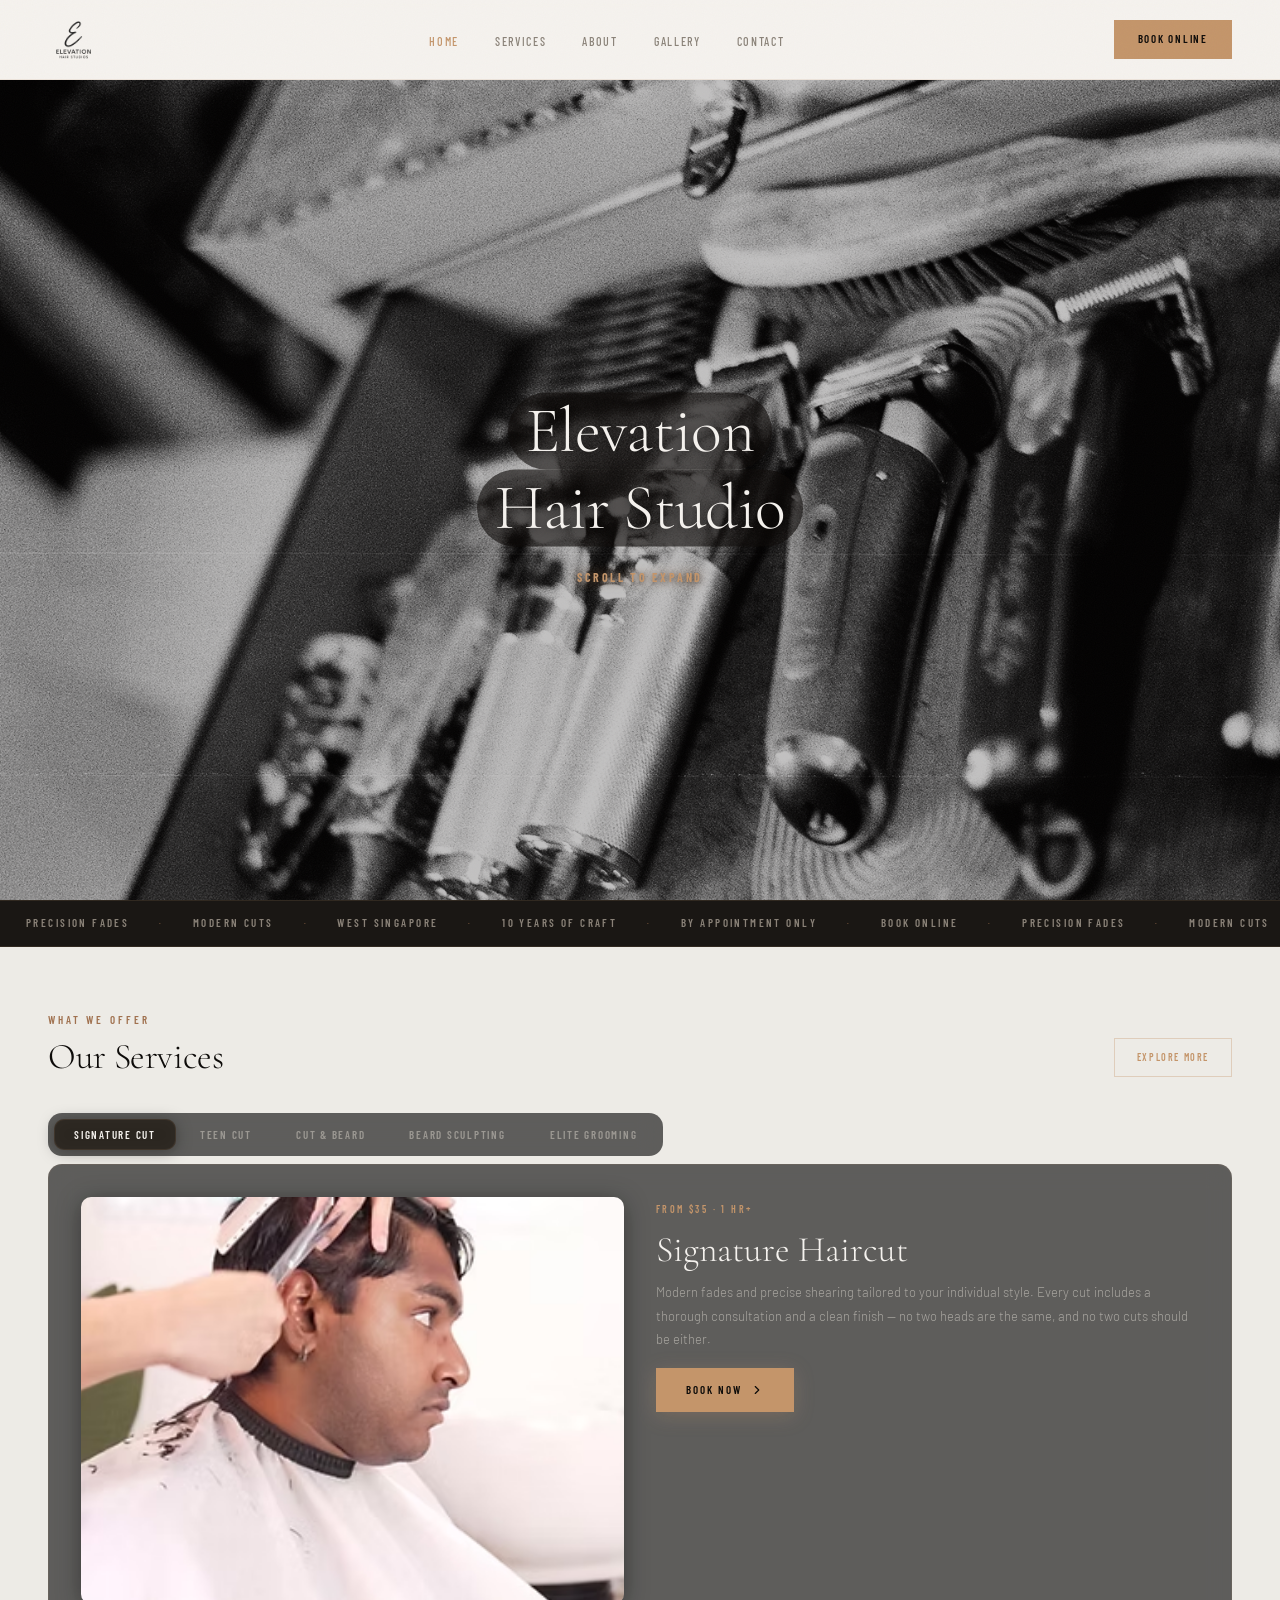
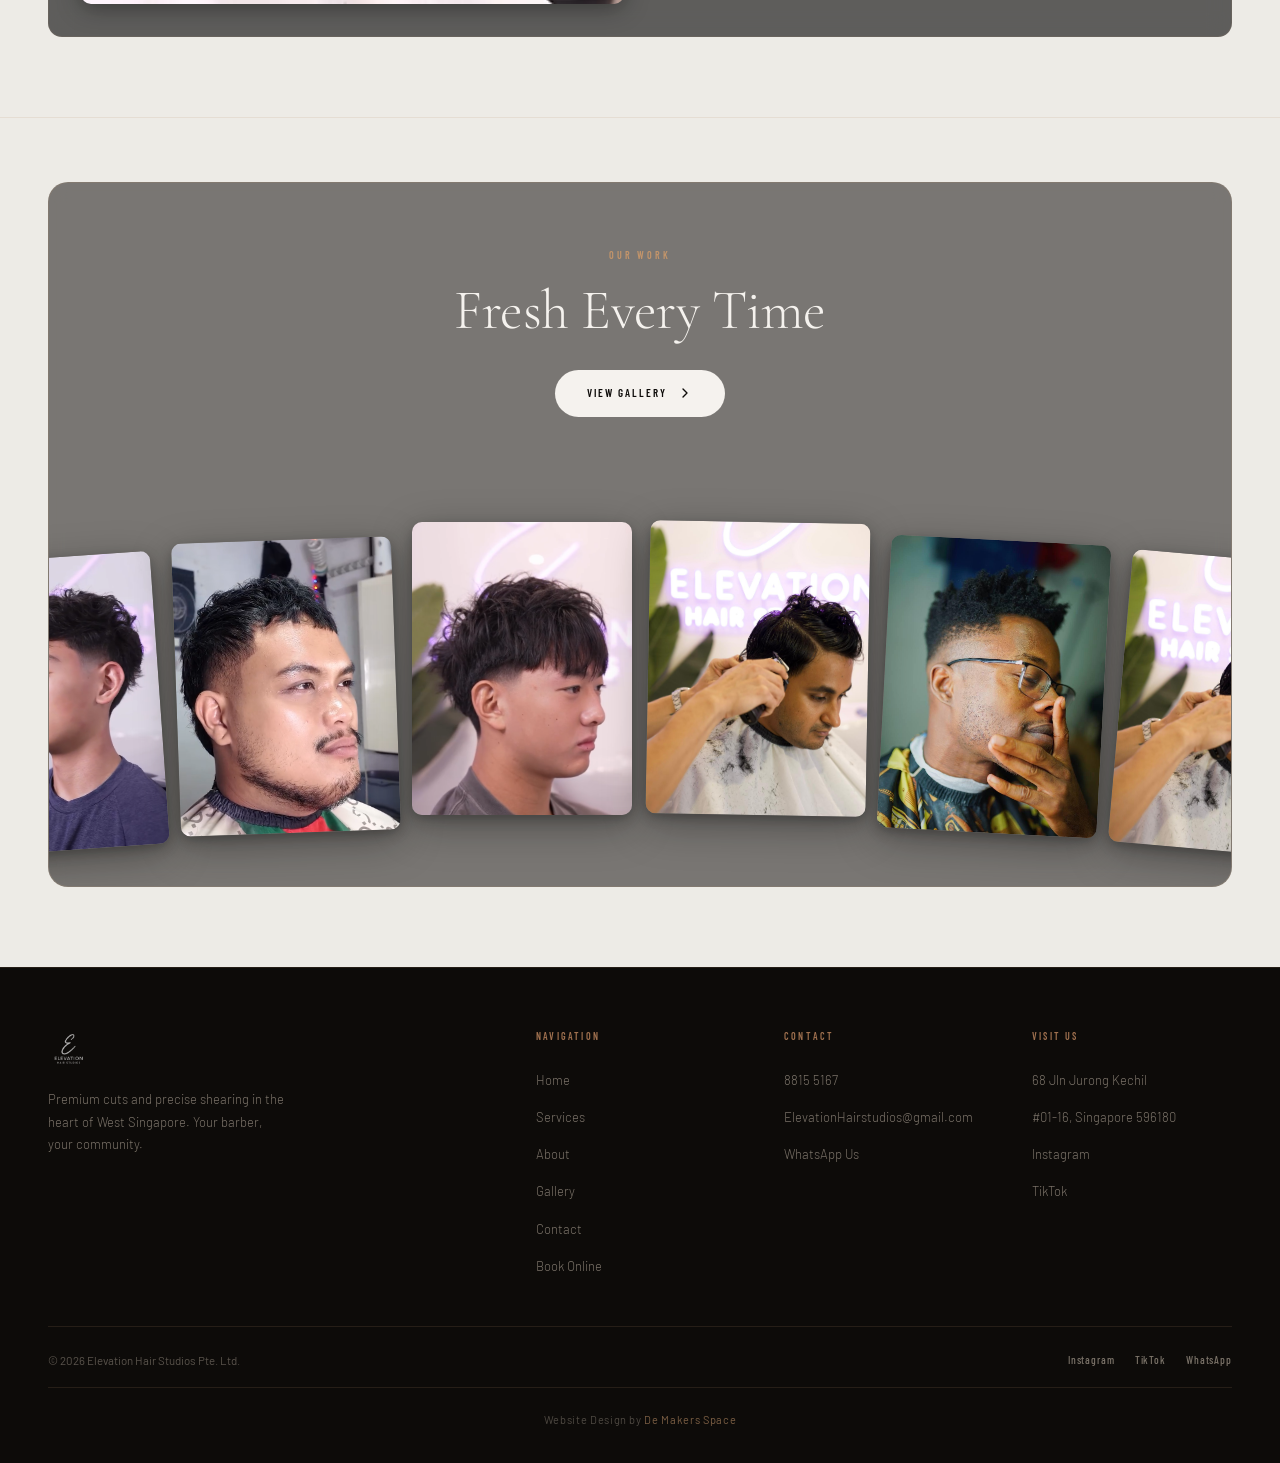
==== index.html @ 4be79540 "Add files via upload" ====
<!DOCTYPE html>
<html lang="en">
<head>
  <meta charset="UTF-8">
  <meta name="viewport" content="width=device-width, initial-scale=1.0">
  <title>Elevation Hair Studios — Premium Barber, West Singapore</title>
  <link rel="preconnect" href="https://fonts.googleapis.com">
  <link rel="preconnect" href="https://fonts.gstatic.com" crossorigin>
  <link href="https://fonts.googleapis.com/css2?family=Cormorant+Garamond:ital,wght@0,300;0,400;0,600;0,700;1,300;1,400;1,600&family=Barlow:wght@300;400;500;600&family=Barlow+Condensed:wght@400;500;600;700&display=swap" rel="stylesheet">
  <link rel="stylesheet" href="shared.css">
  <style>

    /* ─────────────────────────────────────────────
       SCROLL EXPAND HERO
    ───────────────────────────────────────────── */
    .scroll-hero-wrap { position: relative; z-index: 10; }

    .scroll-hero {
      position: relative;
      min-height: calc(100vh - 80px);
      overflow: hidden;
      display: flex; align-items: center; justify-content: center;
      background: var(--ink);
    }

    /* Background layer — razor image */
    .scroll-hero-bg {
      position: absolute; inset: 0; z-index: 0;
    }
    .scroll-hero-bg img {
      width: 100%; height: 100%;
      object-fit: cover; display: block;
    }
    .scroll-hero-bg-dim {
      position: absolute; inset: 0;
      background: rgba(13,11,9,0.25);
    }

    /* Expanding barber portrait */
    .scroll-hero-media {
      position: absolute;
      top: 50%; left: 50%;
      transform: translate(-50%, -50%);
      z-index: 1;
      border-radius: 12px;
      overflow: hidden;
      box-shadow: 0 0 60px rgba(0,0,0,0.5);
      width: 0; height: 0; opacity: 0;
      max-width: 95vw; max-height: 85vh;
      background:
        radial-gradient(ellipse at 25% 20%, rgba(74,68,62,0.85) 0%, transparent 50%),
        radial-gradient(ellipse at 75% 70%, rgba(48,44,40,0.7) 0%, transparent 55%),
        radial-gradient(ellipse at 50% 45%, rgba(22,20,18,1) 0%, transparent 65%),
        #111010;
    }
    .scroll-hero-media img {
      width: 100%; height: 100%;
      object-fit: contain; object-position: center center;
      display: block;
      -webkit-mask-image:
        linear-gradient(to right,  transparent 0%, black 12%, black 88%, transparent 100%),
        linear-gradient(to bottom, transparent 0%, black 8%,  black 92%, transparent 100%);
      -webkit-mask-composite: source-in;
      mask-image:
        linear-gradient(to right,  transparent 0%, black 12%, black 88%, transparent 100%),
        linear-gradient(to bottom, transparent 0%, black 8%,  black 92%, transparent 100%);
      mask-composite: intersect;
    }
    .scroll-hero-media-dim {
      position: absolute; inset: 0;
      background: rgba(0,0,0,0.5);
      pointer-events: none;
    }

    /* Title labels — slide apart as media expands */
    .scroll-hero-labels {
      position: absolute;
      top: 50%; left: 50%;
      transform: translate(-50%, -50%);
      z-index: 2;
      width: 100%;
      display: flex; flex-direction: column; align-items: center;
      text-align: center; pointer-events: none;
    }
    .scroll-label-a,
    .scroll-label-b {
      font-family: 'Cormorant Garamond', serif;
      font-size: clamp(36px, 5vw, 66px);
      font-weight: 300;
      color: var(--white);
      letter-spacing: -0.01em;
      line-height: 1.05;
      display: block;
      white-space: nowrap;
      background: rgba(13,11,9,0.62);
      padding: 4px 18px 6px;
      border-radius: 999px;
      text-shadow: 0 1px 8px rgba(0,0,0,0.45);
    }
    .scroll-label-hint {
      font-family: 'Barlow Condensed', sans-serif;
      font-size: 12px; font-weight: 700;
      letter-spacing: 0.22em; text-transform: uppercase;
      color: var(--wood-lite);
      text-shadow: 0 0 12px rgba(196,149,106,0.6), 0 1px 6px rgba(0,0,0,0.8);
      margin-top: 20px; display: block;
    }

    /* Content revealed below the image after full expansion */
    .scroll-hero-revealed {
      position: absolute;
      bottom: 0; left: 0; right: 0;
      padding: 0 64px 52px;
      z-index: 3;
      display: flex; flex-direction: column; align-items: flex-start;
      opacity: 0;
      transition: opacity 0.7s ease;
      pointer-events: none;
      background: linear-gradient(to top, rgba(13,11,9,0.85) 0%, rgba(13,11,9,0.4) 60%, transparent 100%);
    }
    .scroll-hero-revealed.visible { opacity: 1; pointer-events: auto; }
    .scroll-hero-revealed .hero-heading { color: var(--white); }
    .scroll-hero-revealed .hero-sub { color: rgba(196,185,172,0.85); }
    .scroll-hero-revealed .hero-underline-path { stroke: var(--wood-lite); }

    /* Hero text styles */
    .hero-eyebrow {
      font-family: 'Barlow Condensed', sans-serif;
      font-size: 11px; font-weight: 600;
      letter-spacing: 0.28em; text-transform: uppercase;
      color: var(--wood-lite); margin-bottom: 20px;
    }
    .hero-heading {
      font-family: 'Cormorant Garamond', serif;
      font-size: clamp(40px, 4.2vw, 60px);
      font-weight: 300; line-height: 1.1;
      color: var(--ink); letter-spacing: -0.01em;
      margin-bottom: 24px;
    }
    .hero-sub {
      font-size: 14px; font-weight: 300;
      line-height: 1.85; color: var(--muted);
      max-width: 360px; margin-bottom: 40px;
    }
    .hero-btn {
      display: inline-block; align-self: flex-start;
      font-family: 'Barlow Condensed', sans-serif;
      font-size: 11px; font-weight: 600;
      letter-spacing: 0.2em; text-transform: uppercase;
      color: var(--ink);
      background: var(--wood-lite);
      padding: 14px 34px;
      transition: background 0.22s ease, transform 0.2s ease;
      box-shadow: 0 4px 20px rgba(196,149,106,0.25);
    }
    .hero-btn:hover { background: var(--wood); transform: translateY(-2px); }
    .hero-btn:active { transform: translateY(0); }

    /* Animated underline */
    .hero-underline-wrap { position: relative; display: inline-block; }
    .hero-underline-svg { position: absolute; bottom: -12px; left: -2%; width: 104%; height: 22px; overflow: visible; pointer-events: none; }
    .hero-underline-path {
      fill: none; stroke: var(--wood-lite); stroke-width: 2; stroke-linecap: round;
      stroke-dasharray: 350; stroke-dashoffset: 350; opacity: 0;
      animation: drawHeroUnderline 1.5s ease-in-out var(--underline-delay, 0.8s) forwards;
    }
    @keyframes drawHeroUnderline {
      from { stroke-dashoffset: 350; opacity: 0; }
      to   { stroke-dashoffset: 0;   opacity: 1; }
    }

    /* ─────────────────────────────────────────────
       DARK WRAPPER (services + gallery + footer)
    ───────────────────────────────────────────── */
    .dark-wrap {
      background: #EDEBE6;
      position: relative; z-index: 1;
      padding-top: 64px;
    }

    /* ─────────────────────────────────────────────
       SECTION SHARED
    ───────────────────────────────────────────── */
    .section-header {
      display: flex; align-items: flex-end; justify-content: space-between;
      margin-bottom: 36px;
    }
    .section-eyebrow {
      font-family: 'Barlow Condensed', sans-serif;
      font-size: 11px; font-weight: 600;
      letter-spacing: 0.28em; text-transform: uppercase;
      color: var(--wood); margin-bottom: 8px;
    }
    .section-title {
      font-family: 'Cormorant Garamond', serif;
      font-size: 36px; font-weight: 300;
      color: var(--ink); line-height: 1.1;
      letter-spacing: -0.01em;
    }
    .outline-btn {
      display: inline-block;
      font-family: 'Barlow Condensed', sans-serif;
      font-size: 10px; font-weight: 600;
      letter-spacing: 0.16em; text-transform: uppercase;
      color: var(--wood-lite);
      border: 1px solid rgba(196,149,106,0.35);
      padding: 10px 22px;
      white-space: nowrap; flex-shrink: 0;
      transition: border-color 0.2s ease, background 0.2s ease;
    }
    .outline-btn:hover { border-color: var(--wood-lite); background: rgba(196,149,106,0.08); }

    /* ─────────────────────────────────────────────
       SERVICES
    ───────────────────────────────────────────── */
    .services-section { padding: 0 48px 80px; }

/* ── Animated Tabs — Services ── */
.svc-tabs-wrap { }
.svc-tabs-bar-wrap {
  background: rgba(17,17,17,0.65);
  backdrop-filter: blur(12px);
  -webkit-backdrop-filter: blur(12px);
  padding: 6px;
  border-radius: 14px;
  display: flex;
  gap: 4px;
  position: relative;
  margin-bottom: 8px;
  width: fit-content;
}
.svc-tab-btn {
  position: relative;
  padding: 9px 20px;
  font-family: 'Barlow Condensed', sans-serif;
  font-size: 11px; font-weight: 600;
  letter-spacing: 0.16em; text-transform: uppercase;
  color: rgba(196,191,184,0.6);
  background: transparent;
  border: none;
  border-radius: 10px;
  cursor: pointer;
  z-index: 1;
  transition: color 0.3s ease;
  white-space: nowrap;
}
.svc-tab-btn.active { color: var(--white); }
.svc-tab-indicator {
  position: absolute;
  background: rgba(44,38,32,0.9);
  backdrop-filter: blur(8px);
  -webkit-backdrop-filter: blur(8px);
  border-radius: 10px;
  box-shadow: 0 2px 16px rgba(0,0,0,0.35);
  border: 1px solid rgba(196,149,106,0.12);
  transition: left 0.5s cubic-bezier(0.34,1.56,0.64,1),
              width 0.5s cubic-bezier(0.34,1.56,0.64,1);
  top: 6px;
  height: calc(100% - 12px);
  pointer-events: none;
  z-index: 0;
}
.svc-tabs-panel {
  background: rgba(17,17,17,0.65);
  backdrop-filter: blur(12px);
  -webkit-backdrop-filter: blur(12px);
  border-radius: 14px;
  border: 1px solid rgba(196,149,106,0.1);
  padding: 32px;
  overflow: hidden;
}
.svc-tab-pane {
  display: none;
  grid-template-columns: 1fr 1fr;
  gap: 32px;
  align-items: start;
}
.svc-tab-pane.active {
  display: grid;
  animation: svcTabReveal 0.45s cubic-bezier(0.34,1.56,0.64,1) forwards;
}
@keyframes svcTabReveal {
  from { opacity: 0; transform: scale(0.96) translateX(-8px); filter: blur(8px); }
  to   { opacity: 1; transform: scale(1)    translateX(0);     filter: blur(0); }
}
.svc-tab-img {
  width: 100%;
  aspect-ratio: 4/3;
  object-fit: cover;
  object-position: center top;
  border-radius: 10px;
  display: block;
  box-shadow: 0 4px 24px rgba(0,0,0,0.4);
}
.svc-tab-info { display: flex; flex-direction: column; gap: 12px; padding-top: 4px; }
.svc-tab-price {
  font-family: 'Barlow Condensed', sans-serif;
  font-size: 10px; font-weight: 600;
  letter-spacing: 0.24em; text-transform: uppercase;
  color: var(--wood-lite);
}
.svc-tab-name {
  font-family: 'Cormorant Garamond', serif;
  font-size: clamp(26px, 2.8vw, 36px);
  font-weight: 300;
  color: var(--white);
  line-height: 1.1;
}
.svc-tab-desc {
  font-size: 13px; font-weight: 300;
  line-height: 1.8;
  color: rgba(196,191,184,0.72);
}
.svc-tab-book {
  display: inline-flex;
  align-items: center;
  gap: 8px;
  margin-top: 4px;
  font-family: 'Barlow Condensed', sans-serif;
  font-size: 11px; font-weight: 600;
  letter-spacing: 0.18em; text-transform: uppercase;
  color: var(--ink);
  background: var(--wood-lite);
  padding: 13px 30px;
  text-decoration: none;
  align-self: flex-start;
  transition: background 0.22s ease, transform 0.2s ease;
  box-shadow: 0 4px 20px rgba(196,149,106,0.25);
}
.svc-tab-book:hover { background: var(--wood); transform: translateY(-2px); }
.svc-tab-book:active { transform: translateY(0); }
@media (max-width: 900px) {
  .svc-tab-pane.active { grid-template-columns: 1fr; }
  .svc-tabs-bar-wrap { flex-wrap: wrap; width: 100%; }
}

/* Mobile tab dropdown */
.svc-mobile-select {
  display: none;
  position: relative;
  margin-bottom: 8px;
  width: fit-content;
}

@media (max-width: 767px) {
  .services-section { padding: 0 20px 64px; }
  .svc-tabs-bar-wrap { display: none; }
  .svc-mobile-select { display: flex; }
}
.svc-mobile-trigger {
  display: flex; align-items: center; gap: 10px;
  background: rgba(17,17,17,0.65);
  backdrop-filter: blur(12px);
  -webkit-backdrop-filter: blur(12px);
  border: none; border-radius: 14px;
  padding: 10px 16px;
  font-family: 'Barlow Condensed', sans-serif;
  font-size: 11px; font-weight: 600;
  letter-spacing: 0.16em; text-transform: uppercase;
  color: var(--white) !important;
  cursor: pointer;
  white-space: nowrap;
}
.svc-mobile-trigger span { color: var(--white) !important; }
.svc-mobile-trigger svg {
  width: 12px; height: 12px; flex-shrink: 0;
  transition: transform 0.25s ease;
}
.svc-mobile-select.open .svc-mobile-trigger svg { transform: rotate(180deg); }
.svc-mobile-list {
  display: none;
  flex-direction: column;
  position: absolute;
  top: calc(100% + 6px);
  left: 0;
  min-width: 100%;
  background: rgba(17,17,17,0.92);
  backdrop-filter: blur(16px);
  -webkit-backdrop-filter: blur(16px);
  border-radius: 12px;
  border: 1px solid rgba(196,149,106,0.15);
  overflow: hidden;
  z-index: 50;
}
.svc-mobile-select.open .svc-mobile-list { display: flex; }
.svc-mobile-option {
  background: none; border: none;
  font-family: 'Barlow Condensed', sans-serif;
  font-size: 11px; font-weight: 600;
  letter-spacing: 0.16em; text-transform: uppercase;
  color: rgba(196,191,184,0.65);
  padding: 12px 18px;
  text-align: left; cursor: pointer;
  transition: background 0.15s ease, color 0.15s ease;
  white-space: nowrap;
}
.svc-mobile-option:hover { background: rgba(196,149,106,0.1); color: var(--white); }
.svc-mobile-option.active { color: var(--wood-lite); }

/* ── Portfolio Gallery (3D fan + marquee) ── */
.pgallery-section { padding: 64px 48px 80px; border-top: 1px solid var(--border); }
.pgallery-box {
  background: rgba(26,23,20,0.55);
  backdrop-filter: blur(10px);
  -webkit-backdrop-filter: blur(10px);
  border-radius: 20px;
  border: 1px solid var(--border);
  overflow: hidden;
}
.pgallery-header {
  text-align: center;
  padding: 64px 32px 32px;
}
.pgallery-eyebrow {
  font-family: 'Barlow Condensed', sans-serif;
  font-size: 10px; font-weight: 600;
  letter-spacing: 0.28em; text-transform: uppercase;
  color: var(--wood-lite);
  margin-bottom: 16px;
  display: block;
}
.pgallery-title {
  font-family: 'Cormorant Garamond', serif;
  font-size: clamp(32px, 5vw, 56px);
  font-weight: 300;
  color: var(--white);
  margin-bottom: 28px;
  line-height: 1.1;
  letter-spacing: -0.01em;
}
.pgallery-btn {
  display: inline-flex;
  align-items: center;
  gap: 10px;
  background: var(--white);
  color: var(--ink);
  font-family: 'Barlow Condensed', sans-serif;
  font-size: 11px; font-weight: 600;
  letter-spacing: 0.18em; text-transform: uppercase;
  padding: 14px 32px;
  border-radius: 100px;
  text-decoration: none;
  margin-bottom: 64px;
  transition: background 0.22s ease, transform 0.2s ease;
}
.pgallery-btn:hover { background: var(--fog); transform: translateY(-2px); }
.pgallery-btn svg { transition: transform 0.2s ease; }
.pgallery-btn:hover svg { transform: translateX(3px); }

/* ---- Desktop fan ---- */
.pgallery-fan {
  display: none;
  position: relative;
  overflow: visible;
  padding-bottom: 48px;
}
@media (min-width: 768px) { .pgallery-fan { display: block; } }
.pgallery-fan-row {
  display: flex;
  justify-content: center;
  align-items: flex-end;
  padding: 0 32px 32px;
  gap: 16px;
}
.pgallery-fan-item {
  flex-shrink: 0;
  cursor: pointer;
  position: relative;
  opacity: 0;
  transition: transform 0.3s cubic-bezier(0.34,1.56,0.64,1), opacity 0.4s ease;
}
.pgallery-fan-card {
  width: 220px;
  aspect-ratio: 3/4;
  border-radius: 10px;
  overflow: hidden;
  box-shadow:
    0 4px 12px rgba(0,0,0,0.25),
    0 12px 40px rgba(0,0,0,0.35);
}
.pgallery-fan-card img {
  width: 100%; height: 100%;
  object-fit: cover;
  object-position: center top;
  display: block;
  transition: transform 0.4s ease;
}
.pgallery-fan-item:hover .pgallery-fan-card img { transform: scale(1.06); }

/* ---- Mobile marquee ---- */
.pgallery-marquee {
  display: block;
  overflow: hidden;
  padding-bottom: 32px;
}
@media (min-width: 768px) { .pgallery-marquee { display: none; } }
.pgallery-marquee-track {
  display: flex;
  gap: 16px;
  width: max-content;
  animation: pgMarquee 28s linear infinite;
}
.pgallery-marquee-track:hover { animation-play-state: paused; }
@keyframes pgMarquee {
  from { transform: translateX(0); }
  to   { transform: translateX(-50%); }
}
.pgallery-marquee-item {
  flex-shrink: 0;
  width: 260px;
  aspect-ratio: 16/9;
  border-radius: 10px;
  overflow: hidden;
  box-shadow: rgba(0,0,0,0.25) 0px 8px 24px;
}
.pgallery-marquee-item img {
  width: 100%; height: 100%;
  object-fit: cover;
  display: block;
}
@media (max-width: 767px) { .pgallery-section { padding: 48px 20px 64px; } }


    /* ─────────────────────────────────────────────
       RESPONSIVE
    ───────────────────────────────────────────── */
    @media (max-width: 1024px) {
      .footer-grid { grid-template-columns: 1fr 1fr; gap: 36px; }
    }
    @media (max-width: 768px) {
      .nav { padding: 0 20px; height: 64px; }
      .nav-links { display: none; }
      .nav-actions { display: none; }
      .nav-logo img { height: 38px; }
      .section-header { flex-direction: column; align-items: flex-start; gap: 20px; }
      .scroll-hero { min-height: calc(100vh - 64px); }
      .scroll-hero-revealed { padding: 0 24px 40px; }
      .dark-wrap { padding-top: 72px; }
      .footer { padding: 48px 20px 24px; }
      .footer-grid { display: flex; flex-direction: column; gap: 28px; }
      .footer-grid > div:first-child { text-align: center; }
      .footer-grid > div:first-child .footer-logo { margin: 0 auto 18px; }
      .footer-grid > div:first-child .footer-desc { max-width: 100%; margin: 0 auto; }
      .footer-cols-wrap { display: flex; flex-direction: row; gap: 12px; justify-content: space-between; }
      .footer-cols-wrap .footer-col { flex: 1; min-width: 0; }
      .footer-cols-wrap .footer-col ul a { font-size: 11px; }
      .footer-cols-wrap .footer-col ul li + li { margin-top: 8px; }
      .footer-bottom { flex-direction: column; gap: 12px; text-align: center; }
      .float-book { bottom: 20px; right: 20px; }
    }
  </style>
</head>
<body>
  <!-- NAV -->
  <nav class="nav" role="navigation" aria-label="Main navigation">
    <a href="index.html" class="nav-logo" aria-label="Elevation Hair Studios – Home">
      <img src="Brand Logo/Logo - EHS (without background).png" alt="Elevation Hair Studios">
    </a>
    <ul class="nav-links">
      <li><a href="index.html" class="active">Home</a></li>
      <li><a href="services.html">Services</a></li>
      <li><a href="about.html">About</a></li>
      <li><a href="gallery.html">Gallery</a></li>
      <li><a href="contact.html">Contact</a></li>
    </ul>
    <div class="nav-actions">
      <a href="book.html" class="nav-book">Book Online</a>
    </div>
    <button class="hamburger" id="hamburger" aria-label="Toggle navigation menu" aria-expanded="false">
      <span></span><span></span><span></span>
    </button>
  </nav>

  <nav class="mobile-nav" id="mobileNav" role="dialog" aria-modal="true" aria-label="Site navigation">
    <button class="mobile-nav-close" id="mobileNavClose" aria-label="Close menu">&times;</button>
    <a href="index.html" class="active">Home</a>
    <a href="services.html">Services</a>
    <a href="about.html">About</a>
    <a href="gallery.html">Gallery</a>
    <a href="contact.html">Contact</a>
    <a href="book.html" class="mobile-nav-book">Book Online</a>
  </nav>

  <!-- SCROLL EXPAND HERO -->
  <div id="scroll-hero-wrap" class="scroll-hero-wrap">
    <section id="scroll-hero" class="scroll-hero" aria-label="Hero">

      <!-- Background: razor tools photo, fades as media expands -->
      <div id="scroll-hero-bg" class="scroll-hero-bg" aria-hidden="true">
        <img src="Image of razer and barber picture/Razertocuthair.jpg" alt="" loading="lazy">
        <div class="scroll-hero-bg-dim"></div>
      </div>

      <!-- Expanding barber portrait -->
      <div id="scroll-hero-media" class="scroll-hero-media">

        <img src="Image of razer and barber picture/Barber.jpg" alt="Barber at Elevation Hair Studios" loading="eager">
        <div id="scroll-hero-media-dim" class="scroll-hero-media-dim" style="z-index:2;"></div>
      </div>

      <!-- Title labels that slide apart on scroll -->
      <div class="scroll-hero-labels" aria-hidden="true">
        <span id="scroll-label-a" class="scroll-label-a">Elevation</span>
        <span id="scroll-label-b" class="scroll-label-b">Hair Studio</span>
        <span id="scroll-label-hint" class="scroll-label-hint">Scroll to Expand</span>
      </div>

      <!-- Content revealed below image after full expansion -->
      <div id="scroll-hero-revealed" class="scroll-hero-revealed">
        <div class="hero-eyebrow">West Singapore &middot; Precision Grooming</div>
        <h1 class="hero-heading">
          <span>Where Authenticity</span><br>
          <span class="hero-underline-wrap" style="--underline-delay:0.3s">Meets Artistry.</span>
        </h1>
        <p class="hero-sub">
          Ten years of craft. One mission: Your best look. Experience the perfect blend of modern style and precision barbering. At Elevation, the chair is yours, and the detail is everything.
        </p>
        <a href="book.html" class="hero-btn">Book Appointment</a>
      </div>

    </section>
  </div>

  <!-- MARQUEE STRIP -->
  <div class="marquee-strip">
    <div class="marquee-track">
      <span>Precision Fades</span><span class="marquee-dot"> · </span>
      <span>Modern Cuts</span><span class="marquee-dot"> · </span>
      <span>West Singapore</span><span class="marquee-dot"> · </span>
      <span>10 Years of Craft</span><span class="marquee-dot"> · </span>
      <span>By Appointment Only</span><span class="marquee-dot"> · </span>
      <span>Book Online</span><span class="marquee-dot"> · </span>
      <span>Precision Fades</span><span class="marquee-dot"> · </span>
      <span>Modern Cuts</span><span class="marquee-dot"> · </span>
      <span>West Singapore</span><span class="marquee-dot"> · </span>
      <span> Years of Craft</span><span class="marquee-dot"> · </span>
      <span>By Appointment Only</span><span class="marquee-dot"> · </span>
      <span>Book Online</span><span class="marquee-dot"> · </span>
    </div>
  </div>

  <!-- DARK SECTION WRAPPER -->
  <div class="dark-wrap">

    <!-- SERVICES -->
    <section class="services-section" aria-labelledby="svc-heading">
      <div class="section-header">
        <div>
          <div class="section-eyebrow">What We Offer</div>
          <h2 class="section-title" id="svc-heading">Our Services</h2>
        </div>
        <a href="services.html" class="outline-btn">Explore More</a>
      </div>

      <div class="svc-tabs-wrap">
        <!-- Tab bar -->
        <div class="svc-tabs-bar-wrap" id="svcTabBar">
          <span class="svc-tab-indicator" id="svcTabIndicator"></span>
          <button class="svc-tab-btn active" data-tab="sig">Signature Cut</button>
          <button class="svc-tab-btn" data-tab="teen">Teen Cut</button>
          <button class="svc-tab-btn" data-tab="beard">Cut &amp; Beard</button>
          <button class="svc-tab-btn" data-tab="sculpt">Beard Sculpting</button>
          <button class="svc-tab-btn" data-tab="elite">Elite Grooming</button>
        </div>

        <!-- Mobile dropdown (shown only on mobile) -->
        <div class="svc-mobile-select" id="svcMobileSelect">
          <button class="svc-mobile-trigger" id="svcMobileTrigger">
            <span id="svcMobileLabel">Signature Cut</span>
            <svg viewBox="0 0 12 12" fill="none" stroke="currentColor" stroke-width="2" stroke-linecap="round" stroke-linejoin="round"><polyline points="2,4 6,8 10,4"/></svg>
          </button>
          <div class="svc-mobile-list" id="svcMobileList">
            <button class="svc-mobile-option active" data-tab="sig">Signature Cut</button>
            <button class="svc-mobile-option" data-tab="teen">Teen Cut</button>
            <button class="svc-mobile-option" data-tab="beard">Cut &amp; Beard</button>
            <button class="svc-mobile-option" data-tab="sculpt">Beard Sculpting</button>
            <button class="svc-mobile-option" data-tab="elite">Elite Grooming</button>
          </div>
        </div>

        <!-- Tab panels -->
        <div class="svc-tabs-panel">

          <div class="svc-tab-pane active" id="svc-pane-sig">
            <img class="svc-tab-img" src="Signature haircut (adults).jpg" alt="Signature Haircut" loading="lazy">
            <div class="svc-tab-info">
              <span class="svc-tab-price">From $35 &middot; 1 hr+</span>
              <div class="svc-tab-name">Signature Haircut</div>
              <p class="svc-tab-desc">Modern fades and precise shearing tailored to your individual style. Every cut includes a thorough consultation and a clean finish — no two heads are the same, and no two cuts should be either.</p>
              <a href="book.html" class="svc-tab-book">Book Now
                <svg width="14" height="14" viewBox="0 0 24 24" fill="none" stroke="currentColor" stroke-width="2" stroke-linecap="round" stroke-linejoin="round"><polyline points="9 18 15 12 9 6"/></svg>
              </a>
            </div>
          </div>

          <div class="svc-tab-pane" id="svc-pane-teen">
            <img class="svc-tab-img" src="Teen cuts.jpg" alt="Teen Cut" loading="lazy">
            <div class="svc-tab-info">
              <span class="svc-tab-price">From $27 &middot; 45 min+</span>
              <div class="svc-tab-name">Teen Cut</div>
              <p class="svc-tab-desc">Fresh cuts for the younger generation. Same precision, same attention to detail — at a sharper price point. Great for students and teens who want a clean, modern look without compromising on quality.</p>
              <a href="book.html" class="svc-tab-book">Book Now
                <svg width="14" height="14" viewBox="0 0 24 24" fill="none" stroke="currentColor" stroke-width="2" stroke-linecap="round" stroke-linejoin="round"><polyline points="9 18 15 12 9 6"/></svg>
              </a>
            </div>
          </div>

          <div class="svc-tab-pane" id="svc-pane-beard">
            <img class="svc-tab-img" src="Signature cut with beard design.jpg" alt="Cut and Beard Design" loading="lazy">
            <div class="svc-tab-info">
              <span class="svc-tab-price">From $38 &middot; 1 hr 15 min+</span>
              <div class="svc-tab-name">Cut &amp; Beard Design</div>
              <p class="svc-tab-desc">The full package — signature haircut paired with sculpted beard design for a truly complete look. Leave the chair looking sharp from every angle, with a style that holds up all week.</p>
              <a href="book.html" class="svc-tab-book">Book Now
                <svg width="14" height="14" viewBox="0 0 24 24" fill="none" stroke="currentColor" stroke-width="2" stroke-linecap="round" stroke-linejoin="round"><polyline points="9 18 15 12 9 6"/></svg>
              </a>
            </div>
          </div>

          <div class="svc-tab-pane" id="svc-pane-sculpt">
            <img class="svc-tab-img" src="Beard design and sculpting.jpg" alt="Beard Sculpting" loading="lazy">
            <div class="svc-tab-info">
              <span class="svc-tab-price">From $23 &middot; 1 hr+</span>
              <div class="svc-tab-name">Beard Sculpting</div>
              <p class="svc-tab-desc">Precise beard shaping and sculpting to define your lines and elevate your look instantly. Whether you want a sharp fade, a clean neckline, or a sculpted full beard — we have you covered.</p>
              <a href="book.html" class="svc-tab-book">Book Now
                <svg width="14" height="14" viewBox="0 0 24 24" fill="none" stroke="currentColor" stroke-width="2" stroke-linecap="round" stroke-linejoin="round"><polyline points="9 18 15 12 9 6"/></svg>
              </a>
            </div>
          </div>

          <div class="svc-tab-pane" id="svc-pane-elite">
            <img class="svc-tab-img" src="Elite grooming experience, ultimate grooming package.jpg" alt="Elite Grooming Experience" loading="lazy">
            <div class="svc-tab-info">
              <span class="svc-tab-price">From $102 &middot; 2 hr 30 min+</span>
              <div class="svc-tab-name">Elite Grooming</div>
              <p class="svc-tab-desc">The ultimate grooming package — combining everything for the complete Elevation experience. Haircut, beard design, hot towel treatment, and more. This is what it means to leave looking and feeling your absolute best.</p>
              <a href="book.html" class="svc-tab-book">Book Now
                <svg width="14" height="14" viewBox="0 0 24 24" fill="none" stroke="currentColor" stroke-width="2" stroke-linecap="round" stroke-linejoin="round"><polyline points="9 18 15 12 9 6"/></svg>
              </a>
            </div>
          </div>

        </div>
      </div>
    </section>

    <!-- GALLERY -->
    <section class="pgallery-section" aria-labelledby="gallery-heading">
      <div class="pgallery-box">

        <div class="pgallery-header">
          <span class="pgallery-eyebrow">Our Work</span>
          <h2 class="pgallery-title" id="gallery-heading">Fresh Every Time</h2>
          <a href="gallery.html" class="pgallery-btn">
            View Gallery
            <svg width="16" height="16" viewBox="0 0 24 24" fill="none" stroke="currentColor" stroke-width="2" stroke-linecap="round" stroke-linejoin="round"><polyline points="9 18 15 12 9 6"/></svg>
          </a>
        </div>

        <!-- Desktop 3D fan -->
        <div class="pgallery-fan" id="pgFan" aria-hidden="true">
          <div class="pgallery-fan-row" id="pgFanRow">
            <div class="pgallery-fan-item" data-idx="0"><div class="pgallery-fan-card"><img src="Fresh Cuts/freshcut1.png" alt="Fresh cut" loading="lazy"></div></div>
            <div class="pgallery-fan-item" data-idx="1"><div class="pgallery-fan-card"><img src="Fresh Cuts/freshcut2.png" alt="Fresh cut" loading="lazy"></div></div>
            <div class="pgallery-fan-item" data-idx="2"><div class="pgallery-fan-card"><img src="Fresh Cuts/freshcut3.png" alt="Fresh cut" loading="lazy"></div></div>
            <div class="pgallery-fan-item" data-idx="3"><div class="pgallery-fan-card"><img src="Fresh Cuts/freshcut4.png" alt="Fresh cut" loading="lazy"></div></div>
            <div class="pgallery-fan-item" data-idx="4"><div class="pgallery-fan-card"><img src="Fresh Cuts/freshcut5.png" alt="Fresh cut" loading="lazy"></div></div>
            <div class="pgallery-fan-item" data-idx="5"><div class="pgallery-fan-card"><img src="Fresh Cuts/freshcut6.png" alt="Fresh cut" loading="lazy"></div></div>
            <div class="pgallery-fan-item" data-idx="6"><div class="pgallery-fan-card"><img src="Fresh Cuts/freshcut5.png" alt="Fresh cut" loading="lazy"></div></div>
            <div class="pgallery-fan-item" data-idx="7"><div class="pgallery-fan-card"><img src="Fresh Cuts/freshcut6.png" alt="Fresh cut" loading="lazy"></div></div>
          </div>
        </div>

        <!-- Mobile marquee -->
        <div class="pgallery-marquee" aria-hidden="true">
          <div class="pgallery-marquee-track">
            <div class="pgallery-marquee-item"><img src="Fresh Cuts/freshcut1.png" alt="" loading="lazy"></div>
            <div class="pgallery-marquee-item"><img src="Fresh Cuts/freshcut2.png" alt="" loading="lazy"></div>
            <div class="pgallery-marquee-item"><img src="Fresh Cuts/freshcut3.png" alt="" loading="lazy"></div>
            <div class="pgallery-marquee-item"><img src="Fresh Cuts/freshcut4.png" alt="" loading="lazy"></div>
            <div class="pgallery-marquee-item"><img src="Fresh Cuts/freshcut5.png" alt="" loading="lazy"></div>
            <div class="pgallery-marquee-item"><img src="Fresh Cuts/freshcut6.png" alt="" loading="lazy"></div>
            <div class="pgallery-marquee-item"><img src="Fresh Cuts/freshcut1.png" alt="" loading="lazy"></div>
            <div class="pgallery-marquee-item"><img src="Fresh Cuts/freshcut2.png" alt="" loading="lazy"></div>
          </div>
        </div>

      </div>
    </section>

    <!-- FOOTER -->
    <footer class="footer" role="contentinfo">
      <div class="footer-grid">
        <div>
          <img src="Brand Logo/Logo - EHS (without background).png" alt="Elevation Hair Studios" class="footer-logo">
          <p class="footer-desc">Premium cuts and precise shearing in the heart of West Singapore. Your barber, your community.</p>
        </div>
        <div class="footer-cols-wrap">
          <div class="footer-col">
            <div class="footer-col-title">Navigation</div>
            <ul>
              <li><a href="index.html">Home</a></li>
              <li><a href="services.html">Services</a></li>
              <li><a href="about.html">About</a></li>
              <li><a href="gallery.html">Gallery</a></li>
              <li><a href="contact.html">Contact</a></li>
              <li><a href="book.html">Book Online</a></li>
            </ul>
          </div>
          <div class="footer-col">
            <div class="footer-col-title">Contact</div>
            <ul>
              <li><a href="tel:88155167">8815 5167</a></li>
              <li><a href="mailto:ElevationHairstudios@gmail.com">ElevationHairstudios@gmail.com</a></li>
              <li><a href="https://wa.me/6588155167" target="_blank" rel="noopener">WhatsApp Us</a></li>
            </ul>
          </div>
          <div class="footer-col">
            <div class="footer-col-title">Visit Us</div>
            <ul>
              <li><a href="contact.html">68 Jln Jurong Kechil</a></li>
              <li><a href="contact.html">#01-16, Singapore 596180</a></li>
              <li><a href="https://www.instagram.com/lev.blendz/" target="_blank" rel="noopener">Instagram</a></li>
              <li><a href="https://www.tiktok.com/discover/levblendz" target="_blank" rel="noopener">TikTok</a></li>
            </ul>
          </div>
        </div>
      </div>
      <div class="footer-bottom">
        <span class="footer-copy">&copy; 2026 Elevation Hair Studios Pte. Ltd.</span>
        <div class="footer-social">
          <a href="https://www.instagram.com/lev.blendz/" target="_blank" rel="noopener">Instagram</a>
          <a href="https://www.tiktok.com/discover/levblendz" target="_blank" rel="noopener">TikTok</a>
          <a href="https://wa.me/6588155167" target="_blank" rel="noopener">WhatsApp</a>
        </div>
      </div>
      <div style="border-top:1px solid var(--border); padding-top:16px; margin-top:16px; text-align:center;">
        <span style="font-family:'Barlow',sans-serif; font-size:11px; color:var(--muted); opacity:0.6; letter-spacing:0.06em;">
          Website Design by <a href="https://www.instagram.com/de.makers.space/" target="_blank" rel="noopener" style="color:var(--wood-lite); opacity:1; transition:color 0.2s ease;" onmouseover="this.style.color='var(--wood)'" onmouseout="this.style.color='var(--wood-lite)'">De Makers Space</a>
        </span>
      </div>
    </footer>

  </div><!-- /dark-wrap -->

  <a href="https://wa.me/6588155167" target="_blank" rel="noopener" class="float-wa" id="floatWa" aria-label="Chat with us on WhatsApp">
    <svg viewBox="0 0 24 24" fill="currentColor" aria-hidden="true">
      <path d="M17.472 14.382c-.297-.149-1.758-.867-2.03-.967-.273-.099-.471-.148-.67.15-.197.297-.767.966-.94 1.164-.173.199-.347.223-.644.075-.297-.15-1.255-.463-2.39-1.475-.883-.788-1.48-1.761-1.653-2.059-.173-.297-.018-.458.13-.606.134-.133.298-.347.446-.52.149-.174.198-.298.298-.497.099-.198.05-.371-.025-.52-.075-.149-.669-1.612-.916-2.207-.242-.579-.487-.5-.669-.51-.173-.008-.371-.01-.57-.01-.198 0-.52.074-.792.372-.272.297-1.04 1.016-1.04 2.479 0 1.462 1.065 2.875 1.213 3.074.149.198 2.096 3.2 5.077 4.487.709.306 1.262.489 1.694.625.712.227 1.36.195 1.871.118.571-.085 1.758-.719 2.006-1.413.248-.694.248-1.289.173-1.413-.074-.124-.272-.198-.57-.347m-5.421 7.403h-.004a9.87 9.87 0 01-5.031-1.378l-.361-.214-3.741.982.998-3.648-.235-.374a9.86 9.86 0 01-1.51-5.26c.001-5.45 4.436-9.884 9.888-9.884 2.64 0 5.122 1.03 6.988 2.898a9.825 9.825 0 012.893 6.994c-.003 5.45-4.437 9.884-9.885 9.884m8.413-18.297A11.815 11.815 0 0012.05 0C5.495 0 .16 5.335.157 11.892c0 2.096.547 4.142 1.588 5.945L.057 24l6.305-1.654a11.882 11.882 0 005.683 1.448h.005c6.554 0 11.89-5.335 11.893-11.893a11.821 11.821 0 00-3.48-8.413Z"/>
    </svg>
  </a>
  <a href="book.html" class="float-book" id="floatBook">Book Now</a>

<script>

  // ── Scroll Expand Hero ──
  (function() {
    var heroBg        = document.getElementById('scroll-hero-bg');
    var heroMedia     = document.getElementById('scroll-hero-media');
    var heroMediaDim  = document.getElementById('scroll-hero-media-dim');
    var labelA        = document.getElementById('scroll-label-a');
    var labelB        = document.getElementById('scroll-label-b');
    var labelHint     = document.getElementById('scroll-label-hint');
    var revealed      = document.getElementById('scroll-hero-revealed');

    var progress      = 0;
    var fullyExpanded = false;
    var touchStartY   = 0;

    function isMob() { return window.innerWidth < 768; }

    function applyProgress(p) {
      progress = Math.min(Math.max(p, 0), 1);
      var mob = isMob();
      var w  = progress * (mob ? 950 : 1550);
      var h  = progress * (mob ? 550 : 700);
      var tx = progress * (mob ? 180 : 150);

      heroMedia.style.opacity = Math.min(1, progress * 1.8) + '';
      heroMedia.style.width  = Math.min(w, window.innerWidth  * 0.95) + 'px';
      heroMedia.style.height = Math.min(h, window.innerHeight * 0.75) + 'px';

      heroBg.style.opacity = 1 - progress;

      labelA.style.transform    = 'translateX(-' + tx + 'vw)';
      labelB.style.transform    = 'translateX('  + tx + 'vw)';
      labelHint.style.transform = 'translateX('  + tx + 'vw)';
      labelHint.style.opacity   = Math.max(0, 1 - progress * 2);

      heroMediaDim.style.opacity = Math.max(0.15, 0.5 - progress * 0.35);

      if (progress >= 1 && !fullyExpanded) {
        fullyExpanded = true;
        revealed.classList.add('visible');
      } else if (progress < 0.75 && fullyExpanded) {
        fullyExpanded = false;
        revealed.classList.remove('visible');
      }
    }

    window.addEventListener('wheel', function(e) {
      if (fullyExpanded) {
        if (e.deltaY < 0 && window.scrollY <= 5) {
          fullyExpanded = false;
          revealed.classList.remove('visible');
          applyProgress(0.98);
          e.preventDefault();
        }
      } else {
        e.preventDefault();
        applyProgress(progress + e.deltaY * 0.0009);
      }
    }, { passive: false });

    window.addEventListener('touchstart', function(e) {
      touchStartY = e.touches[0].clientY;
    }, { passive: true });

    window.addEventListener('touchmove', function(e) {
      if (!touchStartY) return;
      var deltaY = touchStartY - e.touches[0].clientY;
      if (fullyExpanded) {
        if (deltaY < -20 && window.scrollY <= 5) {
          fullyExpanded = false;
          revealed.classList.remove('visible');
          applyProgress(0.98);
          e.preventDefault();
        }
      } else {
        e.preventDefault();
        var factor = deltaY < 0 ? 0.008 : 0.005;
        applyProgress(progress + deltaY * factor);
        touchStartY = e.touches[0].clientY;
      }
    }, { passive: false });

    window.addEventListener('touchend', function() { touchStartY = 0; });

    window.addEventListener('scroll', function() {
      if (!fullyExpanded) window.scrollTo(0, 0);
    });

    applyProgress(0);
  })();

  // ── Portfolio Gallery Fan ──
  (function () {
    var items = document.querySelectorAll('.pgallery-fan-item');
    if (!items.length) return;

    var total  = items.length;
    var middle = (total - 1) / 2;

    /* gentle natural rotation per card — alternates around 0 */
    var rotations = [-6, -4, -2, 0, 1, 3, 5, 7];

    /* stagger Y: middle cards rise highest */
    function staggerY(idx) {
      var dist = Math.abs(idx - middle);
      return Math.round(dist * 18); /* px drop from centre */
    }

    function applyTransform(item, idx, yExtra) {
      var rot = rotations[idx] || 0;
      var y   = staggerY(idx) + (yExtra || 0);
      item.style.transform = 'translateY(' + y + 'px) rotate(' + rot + 'deg)';
    }

    /* entrance: slide up from below */
    items.forEach(function (item, i) {
      item.style.transform = 'translateY(80px) rotate(' + (rotations[i] || 0) + 'deg)';
      item.style.opacity   = '0';
      item.style.zIndex    = String(total - Math.abs(i - middle) | 0);

      setTimeout(function () {
        item.style.transition = 'transform 0.55s cubic-bezier(0.34,1.56,0.64,1), opacity 0.45s ease';
        item.style.opacity    = '1';
        applyTransform(item, i, 0);
      }, 60 + i * 60);
    });

    /* hover: hovered card lifts, others settle flat */
    items.forEach(function (item, hovIdx) {
      item.addEventListener('mouseenter', function () {
        items.forEach(function (other, j) {
          other.style.transition = 'transform 0.2s ease';
          applyTransform(other, j, j === hovIdx ? -28 : 12);
        });
      });
      item.addEventListener('mouseleave', function () {
        items.forEach(function (other, j) {
          other.style.transition = 'transform 0.35s cubic-bezier(0.34,1.56,0.64,1)';
          applyTransform(other, j, 0);
        });
      });
    });
  })();

  // ── Animated Tabs — Services ──
  (function () {
    var btns      = document.querySelectorAll('.svc-tab-btn');
    var indicator = document.getElementById('svcTabIndicator');
    var panes     = document.querySelectorAll('.svc-tab-pane');
    var mobileSelect  = document.getElementById('svcMobileSelect');
    var mobileTrigger = document.getElementById('svcMobileTrigger');
    var mobileLabel   = document.getElementById('svcMobileLabel');
    var mobileOpts    = document.querySelectorAll('.svc-mobile-option');
    if (!btns.length) return;

    function moveIndicator(btn) {
      if (!indicator) return;
      indicator.style.left  = btn.offsetLeft + 'px';
      indicator.style.width = btn.offsetWidth + 'px';
    }

    function activate(tab) {
      btns.forEach(function (b) { b.classList.remove('active'); });
      panes.forEach(function (p) { p.classList.remove('active'); });
      mobileOpts.forEach(function (o) { o.classList.remove('active'); });

      var btn = document.querySelector('.svc-tab-btn[data-tab="' + tab + '"]');
      if (btn) { btn.classList.add('active'); moveIndicator(btn); }

      var opt = document.querySelector('.svc-mobile-option[data-tab="' + tab + '"]');
      if (opt) { opt.classList.add('active'); }

      if (mobileLabel && opt) mobileLabel.textContent = opt.textContent;

      var pane = document.getElementById('svc-pane-' + tab);
      if (pane) pane.classList.add('active');
    }

    btns.forEach(function (btn) {
      btn.addEventListener('click', function () { activate(btn.dataset.tab); });
    });

    /* Mobile dropdown toggle */
    if (mobileTrigger) {
      mobileTrigger.addEventListener('click', function (e) {
        e.stopPropagation();
        mobileSelect.classList.toggle('open');
      });
    }
    mobileOpts.forEach(function (opt) {
      opt.addEventListener('click', function () {
        activate(opt.dataset.tab);
        mobileSelect.classList.remove('open');
      });
    });
    document.addEventListener('click', function () {
      if (mobileSelect) mobileSelect.classList.remove('open');
    });

    /* initialise indicator on first active tab */
    var firstActive = document.querySelector('.svc-tab-btn.active');
    if (firstActive) {
      requestAnimationFrame(function () { moveIndicator(firstActive); });
    }

    /* reposition on resize */
    window.addEventListener('resize', function () {
      var active = document.querySelector('.svc-tab-btn.active');
      if (active) moveIndicator(active);
    });
  })();
</script>
<script src="animated-underline.js"></script>
<script>
/* ── Ethereal Shadows — animate SVG hue-rotate on the turbulence filter ── */
(function () {
  var hueEl = document.getElementById('ethereal-hue');
  if (!hueEl) return;

  /* mirror framer-motion animate(0 → 360, { duration: ~5.84s, repeat: Infinity }) */
  /* mapRange(speed=90, 1,100, 1000,50) → ~146 ; /25 → 5.84s per full rotation  */
  var duration = 5840; /* ms */
  var start    = performance.now();
  var raf;

  function tick() {
    var elapsed  = performance.now() - start;
    var hueVal   = ((elapsed % duration) / duration) * 360;
    hueEl.setAttribute('values', String(hueVal));
    raf = requestAnimationFrame(tick);
  }

  tick();

  document.addEventListener('visibilitychange', function () {
    if (document.hidden) {
      cancelAnimationFrame(raf);
    } else {
      /* keep hue continuous after tab resume */
      start = performance.now() - ((hueEl.getAttribute('values') / 360) * duration);
      tick();
    }
  });
})();
</script>
<script src="shared.js"></script>
</body>
</html>
---- shared.css ----
/* ── Root variables ── */
:root {
  --ink:        #0D0B09;
  --charcoal:   #1A1714;
  --panel:      #221E1A;
  --wood-deep:  #5C3D22;
  --wood:       #A0714F;
  --wood-lite:  #C4956A;
  --stone:      #8A8278;
  --fog:        #C4BFB8;
  --white:      #F5F2EE;
  --muted:      #7A7268;
  --border:     rgba(180,140,100,0.15);
  --grad-wood:  linear-gradient(135deg, #5C3D22 0%, #A0714F 60%, #C4956A 100%);
}

/* ── Reset ── */
*, *::before, *::after { box-sizing: border-box; margin: 0; padding: 0; }
html { font-size: 16px; }
@media (prefers-reduced-motion: no-preference) { html { scroll-behavior: smooth; } }
body {
  font-family: 'Barlow', sans-serif;
  color: var(--ink);
  background: var(--white);
  -webkit-font-smoothing: antialiased;
  overflow-x: hidden;
  line-height: 1.7;
}
img { display: block; max-width: 100%; }
a { text-decoration: none; color: inherit; }

/* ── Grain overlay ── */
body::after {
  content: '';
  position: fixed; inset: 0;
  background-image: url("data:image/svg+xml,%3Csvg xmlns='http://www.w3.org/2000/svg' width='200' height='200'%3E%3Cfilter id='n'%3E%3CfeTurbulence type='fractalNoise' baseFrequency='0.9' numOctaves='4' stitchTiles='stitch'/%3E%3C/filter%3E%3Crect width='200' height='200' filter='url(%23n)'/%3E%3C/svg%3E");
  opacity: 0.028;
  pointer-events: none;
  z-index: 9990;
}

/* ── Scroll reveal ── */
.reveal { opacity: 0; transform: translateY(28px); transition: opacity 0.65s ease, transform 0.65s ease; }
.reveal.visible { opacity: 1; transform: translateY(0); }
.reveal-delay-1 { transition-delay: 0.1s; }
.reveal-delay-2 { transition-delay: 0.2s; }
.reveal-delay-3 { transition-delay: 0.3s; }
.reveal-delay-4 { transition-delay: 0.4s; }
@media (prefers-reduced-motion: reduce) {
  .reveal { opacity: 1; transform: none; transition: none; }
  .aurora-layer { animation: none; }
  .marquee-track { animation-play-state: paused; }
}

/* ── Hero word reveal (kept for underline animation timing) ── */
@keyframes wordReveal { from { opacity:0; transform:translateY(20px); } to { opacity:1; transform:translateY(0); } }

/* ── Floating book button ── */
.float-book {
  position: fixed; bottom: 32px; right: 32px; z-index: 500;
  background: var(--wood-lite); color: var(--ink);
  font-family: 'Barlow Condensed', sans-serif; font-size: 10px; font-weight: 600;
  letter-spacing: 0.18em; text-transform: uppercase;
  padding: 13px 22px;
  opacity: 0; transform: translateY(16px);
  transition: opacity 0.3s ease, transform 0.3s ease, background 0.2s ease;
  pointer-events: none;
}
.float-book.show { opacity: 1; transform: translateY(0); pointer-events: auto; }
.float-book:hover { background: var(--wood); }

/* ── Floating WhatsApp button ── */
.float-wa {
  position: fixed; bottom: 90px; right: 32px; z-index: 500;
  width: 48px; height: 48px;
  background: #25D366; color: #fff;
  border-radius: 50%;
  display: flex; align-items: center; justify-content: center;
  opacity: 0; transform: translateY(16px);
  transition: opacity 0.3s ease, transform 0.3s ease, background 0.2s ease, box-shadow 0.2s ease;
  pointer-events: none;
  box-shadow: 0 4px 18px rgba(37,211,102,0.35);
}
.float-wa.show { opacity: 1; transform: translateY(0); pointer-events: auto; }
.float-wa:hover { background: #1ebe5d; box-shadow: 0 6px 24px rgba(37,211,102,0.45); }
.float-wa:focus-visible { outline: 2px solid #25D366; outline-offset: 3px; }
.float-wa svg { width: 24px; height: 24px; flex-shrink: 0; }
@media (max-width: 768px) { .float-wa { bottom: 78px; right: 20px; } }

/* ── Focus-visible states (keyboard accessibility) ── */
:focus-visible { outline: 2px solid var(--wood-lite); outline-offset: 3px; }
.hero-btn:focus-visible, .nav-book:focus-visible, .float-book:focus-visible,
.outline-btn:focus-visible, .mobile-nav-book:focus-visible {
  outline: 2px solid var(--wood-lite); outline-offset: 3px;
}
.nav-links a:focus-visible { outline: 2px solid var(--wood-lite); outline-offset: 4px; color: var(--ink); }
/* Dark backgrounds need a lighter outline */
.mobile-nav a:focus-visible { outline-color: var(--fog); }
.footer-col ul a:focus-visible, .footer-social a:focus-visible { outline-color: var(--fog); }

/* ── Marquee ── */
.marquee-strip {
  background: var(--charcoal);
  overflow: hidden; padding: 13px 0;
  border-top: 1px solid var(--border);
  border-bottom: 1px solid var(--border);
}
.marquee-track {
  display: flex; gap: 0; align-items: center; width: max-content;
  animation: marquee 28s linear infinite;
}
.marquee-track span {
  font-family: 'Barlow Condensed', sans-serif;
  font-size: 11px; font-weight: 600;
  letter-spacing: 0.22em; text-transform: uppercase;
  color: var(--stone); padding: 0 26px; white-space: nowrap;
}
.marquee-track .marquee-dot { padding: 0 4px; color: var(--wood) !important; font-size: 8px !important; }
@keyframes marquee { from { transform: translateX(0); } to { transform: translateX(-50%); } }
.marquee-strip:hover .marquee-track { animation-play-state: paused; }

/* ─────────────────────────────────────────────
   NAV
───────────────────────────────────────────── */
.nav {
  position: sticky; top: 0; z-index: 200;
  background: rgba(245,242,238,0.95);
  backdrop-filter: blur(16px);
  border-bottom: 1px solid var(--border);
  display: flex; align-items: center;
  padding: 0 48px;
  height: 80px;
}
.nav-logo {
  display: flex; align-items: center; gap: 10px;
  flex-shrink: 0; text-decoration: none;
}
.nav-logo img {
  height: 52px; width: auto;
  filter: brightness(0);
  opacity: 0.85;
}
.nav-links {
  flex: 1;
  display: flex; align-items: center; justify-content: center;
  gap: 36px; list-style: none;
}
.nav-links a {
  font-family: 'Barlow Condensed', sans-serif;
  font-size: 12px; font-weight: 500;
  letter-spacing: 0.14em; text-transform: uppercase;
  color: var(--stone);
  transition: color 0.2s ease;
}
.nav-links a:hover { color: var(--ink); }
.nav-links a.active { color: var(--wood-lite); }
.nav-actions { flex-shrink: 0; }
.nav-book {
  display: inline-block;
  font-family: 'Barlow Condensed', sans-serif;
  font-size: 11px; font-weight: 600;
  letter-spacing: 0.16em; text-transform: uppercase;
  color: var(--ink);
  background: var(--wood-lite);
  padding: 10px 24px;
  transition: background 0.2s ease;
}
.nav-book:hover { background: var(--wood); }

/* ── Hamburger ── */
.hamburger {
  display: none; flex-direction: column; justify-content: center; gap: 5px;
  padding: 6px; background: none; border: none; cursor: pointer; z-index: 300; margin-left: auto;
}
.hamburger span { display: block; width: 22px; height: 1.5px; background: var(--ink); transition: transform 0.25s ease, opacity 0.25s ease; }
.hamburger.active span:nth-child(1) { transform: translateY(6.5px) rotate(45deg); }
.hamburger.active span:nth-child(2) { opacity: 0; transform: scaleX(0); }
.hamburger.active span:nth-child(3) { transform: translateY(-6.5px) rotate(-45deg); }
@media (max-width: 768px) { .hamburger { display: flex; } }

/* ── Mobile nav ── */
.mobile-nav {
  position: fixed; inset: 0; z-index: 250;
  background: var(--ink);
  display: flex; flex-direction: column; justify-content: center; align-items: center; gap: 36px;
  opacity: 0; pointer-events: none; transform: translateY(-6px);
  transition: opacity 0.3s ease, transform 0.3s ease;
}
.mobile-nav.open { opacity: 1; pointer-events: auto; transform: translateY(0); }
.mobile-nav a {
  font-family: 'Cormorant Garamond', serif;
  font-size: 32px; font-weight: 300;
  color: var(--white); letter-spacing: -0.01em; transition: color 0.2s ease;
}
.mobile-nav a:hover { color: var(--wood-lite); }
.mobile-nav a.active { color: var(--wood-lite); }
.mobile-nav-close {
  position: absolute; top: 28px; right: 32px; background: none; border: none;
  font-size: 30px; color: var(--stone); cursor: pointer; transition: color 0.2s ease; line-height: 1;
}
.mobile-nav-close:hover { color: var(--white); }
.mobile-nav-book {
  font-family: 'Barlow Condensed', sans-serif !important;
  font-size: 11px !important; font-weight: 600 !important;
  letter-spacing: 0.16em !important; text-transform: uppercase !important;
  color: var(--ink) !important; background: var(--wood-lite) !important;
  padding: 12px 28px !important; font-style: normal !important;
  transition: background 0.2s ease !important;
}
.mobile-nav-book:hover { background: var(--wood) !important; }

/* ─────────────────────────────────────────────
   FOOTER
───────────────────────────────────────────── */
.footer { background: var(--ink); padding: 60px 48px 32px; border-top: 1px solid var(--border); }
.footer-grid {
  display: grid;
  grid-template-columns: 2.2fr 1fr 1fr 1fr;
  gap: 48px; margin-bottom: 48px;
}
.footer-cols-wrap { display: contents; }
.footer-logo { height: 42px; margin-bottom: 18px; filter: brightness(0) invert(1); opacity: 0.7; }
.footer-desc {
  font-size: 13px; font-weight: 300;
  line-height: 1.75; color: var(--muted);
  max-width: 240px;
}
.footer-col-title {
  font-family: 'Barlow Condensed', sans-serif;
  font-size: 10px; font-weight: 600;
  letter-spacing: 0.22em; text-transform: uppercase;
  color: var(--wood); margin-bottom: 20px;
}
.footer-col ul { list-style: none; }
.footer-col ul li + li { margin-top: 10px; }
.footer-col ul a { font-size: 13px; font-weight: 300; color: var(--muted); transition: color 0.2s ease; }
.footer-col ul a:hover { color: var(--white); }
.footer-bottom {
  border-top: 1px solid var(--border);
  padding-top: 24px;
  display: flex; justify-content: space-between; align-items: center;
}
.footer-copy { font-size: 11.5px; color: var(--muted); opacity: 0.7; }
.footer-social { display: flex; gap: 20px; }
.footer-social a {
  font-family: 'Barlow Condensed', sans-serif;
  font-size: 11px; font-weight: 500; letter-spacing: 0.08em;
  color: var(--muted);
  transition: color 0.2s ease;
}
.footer-social a:hover { color: var(--wood-lite); }

/* ─────────────────────────────────────────────
   SHARED RESPONSIVE
───────────────────────────────────────────── */
@media (max-width: 1024px) {
  .footer-grid { grid-template-columns: 1fr 1fr; gap: 36px; }
}
@media (max-width: 768px) {
  .nav { padding: 0 20px; height: 64px; }
  .nav-links { display: none; }
  .nav-actions { display: none; }
  .nav-logo img { height: 38px; }
  .footer { padding: 48px 20px 24px; }
  .footer-grid { display: flex; flex-direction: column; gap: 28px; }
  .footer-grid > div:first-child { text-align: center; }
  .footer-grid > div:first-child .footer-logo { margin: 0 auto 18px; }
  .footer-grid > div:first-child .footer-desc { max-width: 100%; margin: 0 auto; }
  .footer-cols-wrap { display: flex; flex-direction: row; gap: 12px; justify-content: space-between; }
  .footer-cols-wrap .footer-col { flex: 1; min-width: 0; }
  .footer-cols-wrap .footer-col ul a { font-size: 11px; }
  .footer-cols-wrap .footer-col ul li + li { margin-top: 8px; }
  .footer-bottom { flex-direction: column; gap: 12px; text-align: center; }
  .float-book { bottom: 20px; right: 20px; }
}
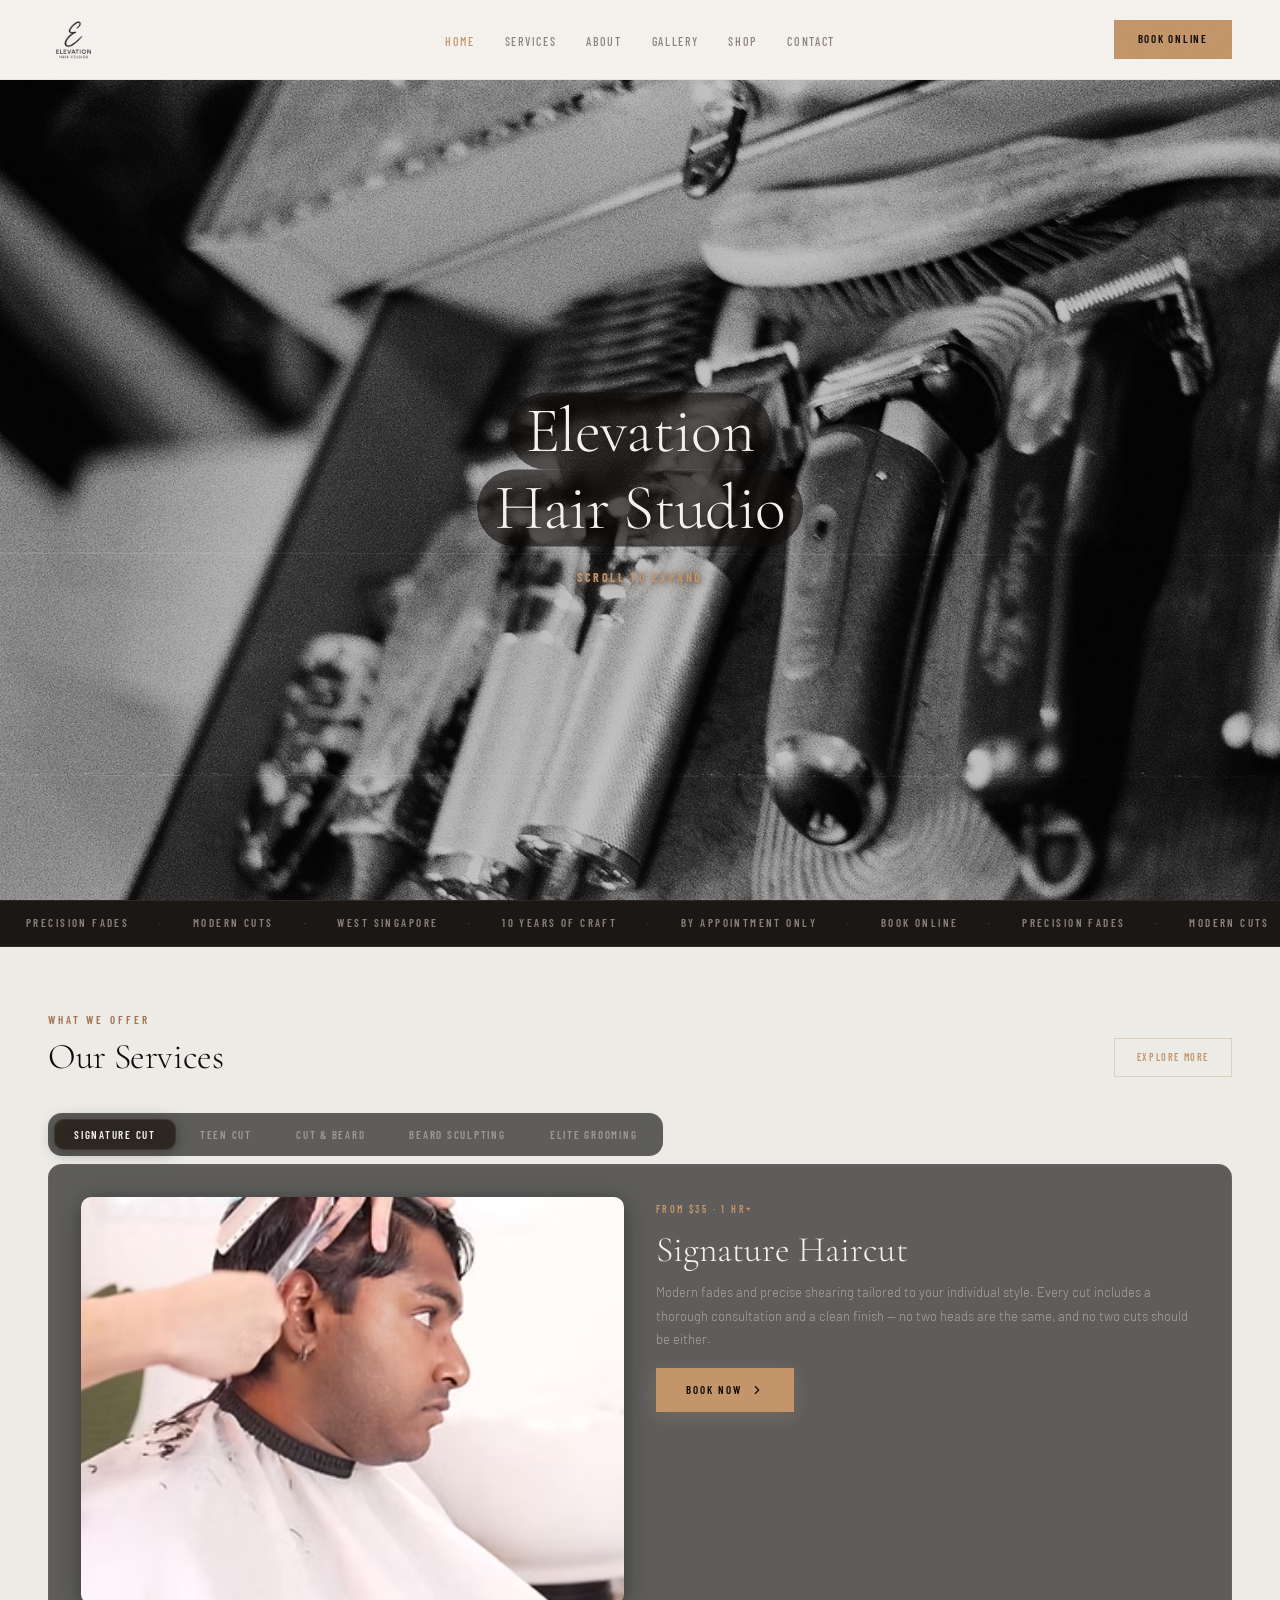
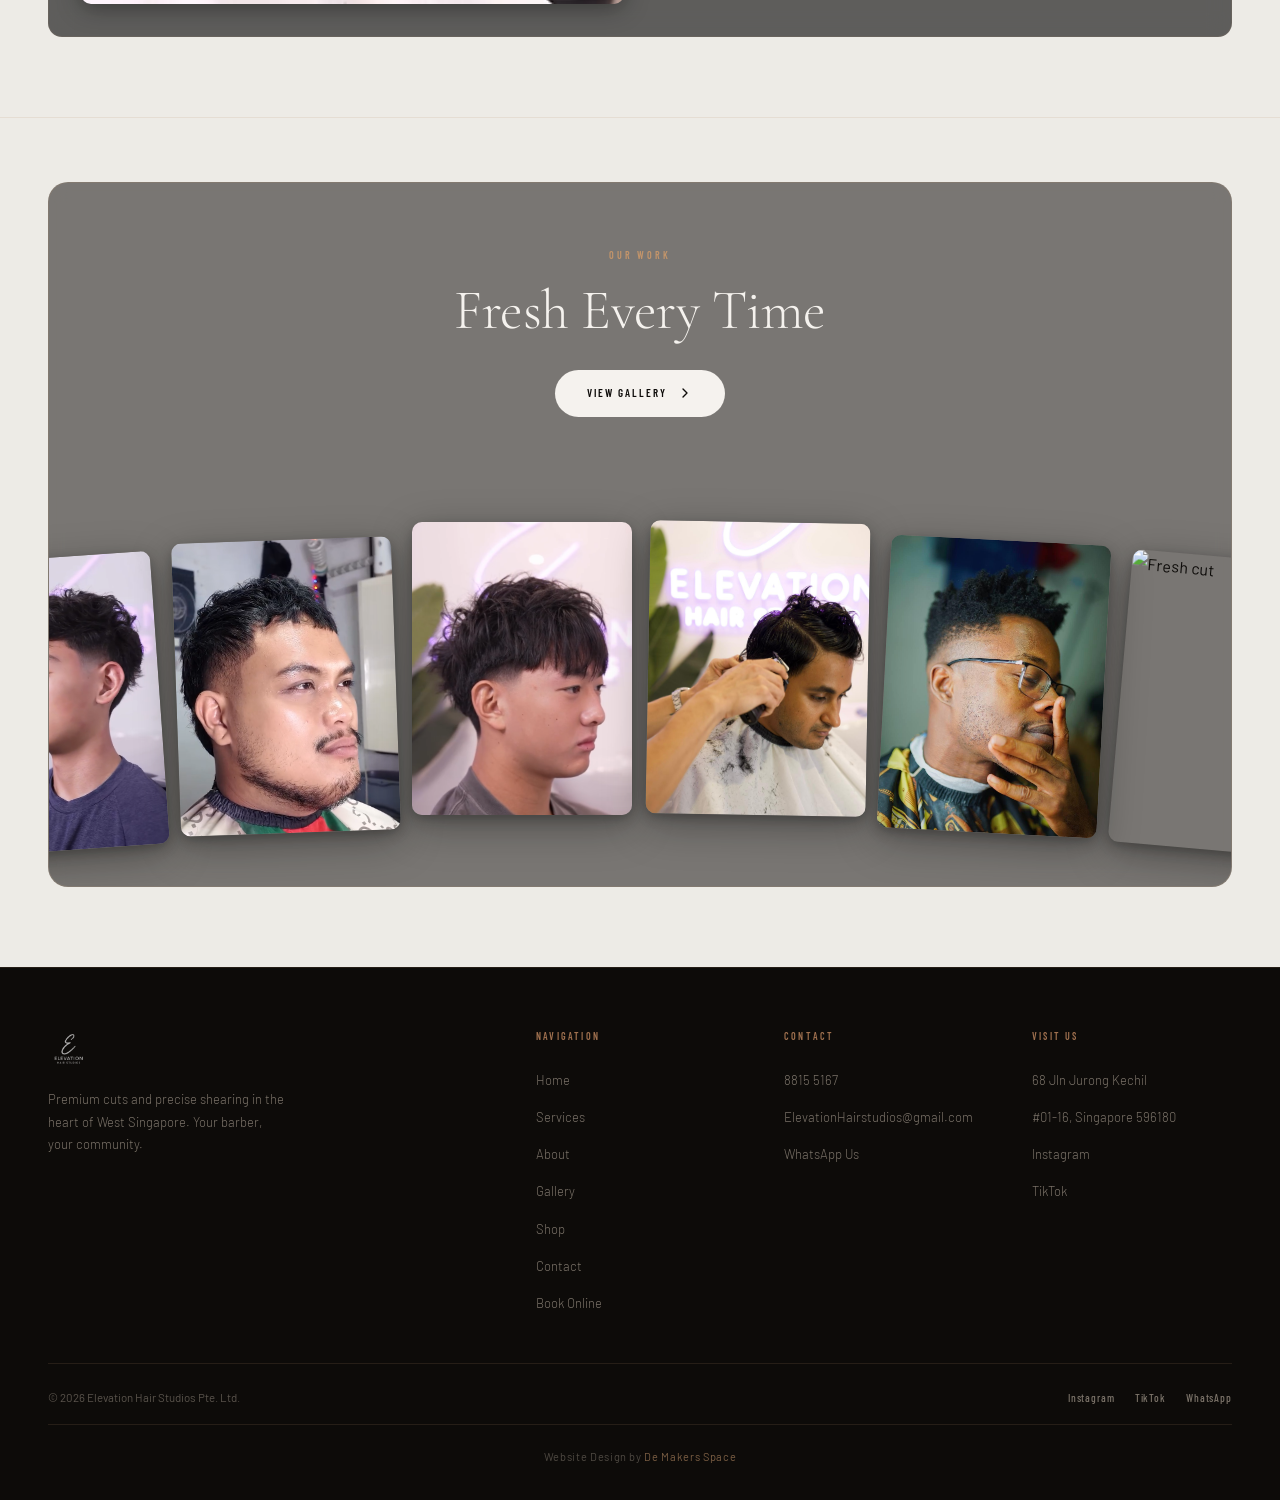
==== commit 8da7ec10: "Add files via upload" ====
--- a/index.html
+++ b/index.html
@@ -507,8 +507,8 @@
 }
 .pgallery-marquee-item {
   flex-shrink: 0;
-  width: 260px;
-  aspect-ratio: 16/9;
+  width: 180px;
+  aspect-ratio: 3/4;
   border-radius: 10px;
   overflow: hidden;
   box-shadow: rgba(0,0,0,0.25) 0px 8px 24px;
@@ -516,6 +516,7 @@
 .pgallery-marquee-item img {
   width: 100%; height: 100%;
   object-fit: cover;
+  object-position: center top;
   display: block;
 }
 @media (max-width: 767px) { .pgallery-section { padding: 48px 20px 64px; } }
@@ -561,6 +562,7 @@
       <li><a href="services.html">Services</a></li>
       <li><a href="about.html">About</a></li>
       <li><a href="gallery.html">Gallery</a></li>
+      <li><a href="product.html">Shop</a></li>
       <li><a href="contact.html">Contact</a></li>
     </ul>
     <div class="nav-actions">
@@ -577,6 +579,7 @@
     <a href="services.html">Services</a>
     <a href="about.html">About</a>
     <a href="gallery.html">Gallery</a>
+    <a href="product.html">Shop</a>
     <a href="contact.html">Contact</a>
     <a href="book.html" class="mobile-nav-book">Book Online</a>
   </nav>
@@ -767,8 +770,8 @@
             <div class="pgallery-fan-item" data-idx="3"><div class="pgallery-fan-card"><img src="Fresh Cuts/freshcut4.png" alt="Fresh cut" loading="lazy"></div></div>
             <div class="pgallery-fan-item" data-idx="4"><div class="pgallery-fan-card"><img src="Fresh Cuts/freshcut5.png" alt="Fresh cut" loading="lazy"></div></div>
             <div class="pgallery-fan-item" data-idx="5"><div class="pgallery-fan-card"><img src="Fresh Cuts/freshcut6.png" alt="Fresh cut" loading="lazy"></div></div>
-            <div class="pgallery-fan-item" data-idx="6"><div class="pgallery-fan-card"><img src="Fresh Cuts/freshcut5.png" alt="Fresh cut" loading="lazy"></div></div>
-            <div class="pgallery-fan-item" data-idx="7"><div class="pgallery-fan-card"><img src="Fresh Cuts/freshcut6.png" alt="Fresh cut" loading="lazy"></div></div>
+            <div class="pgallery-fan-item" data-idx="6"><div class="pgallery-fan-card"><img src="Fresh Cuts/freshcut7.png" alt="Fresh cut" loading="lazy"></div></div>
+            <div class="pgallery-fan-item" data-idx="7"><div class="pgallery-fan-card"><img src="Fresh Cuts/freshcut8.png" alt="Fresh cut" loading="lazy"></div></div>
           </div>
         </div>
 
@@ -804,6 +807,7 @@
               <li><a href="services.html">Services</a></li>
               <li><a href="about.html">About</a></li>
               <li><a href="gallery.html">Gallery</a></li>
+              <li><a href="product.html">Shop</a></li>
               <li><a href="contact.html">Contact</a></li>
               <li><a href="book.html">Book Online</a></li>
             </ul>
--- a/shared.css
+++ b/shared.css
@@ -132,8 +132,9 @@
   height: 80px;
 }
 .nav-logo {
+  flex: 1;
   display: flex; align-items: center; gap: 10px;
-  flex-shrink: 0; text-decoration: none;
+  text-decoration: none;
 }
 .nav-logo img {
   height: 52px; width: auto;
@@ -141,9 +142,9 @@
   opacity: 0.85;
 }
 .nav-links {
-  flex: 1;
+  flex-shrink: 0;
   display: flex; align-items: center; justify-content: center;
-  gap: 36px; list-style: none;
+  gap: 30px; list-style: none;
 }
 .nav-links a {
   font-family: 'Barlow Condensed', sans-serif;
@@ -154,7 +155,10 @@
 }
 .nav-links a:hover { color: var(--ink); }
 .nav-links a.active { color: var(--wood-lite); }
-.nav-actions { flex-shrink: 0; }
+.nav-actions {
+  flex: 1;
+  display: flex; align-items: center; justify-content: flex-end;
+}
 .nav-book {
   display: inline-block;
   font-family: 'Barlow Condensed', sans-serif;
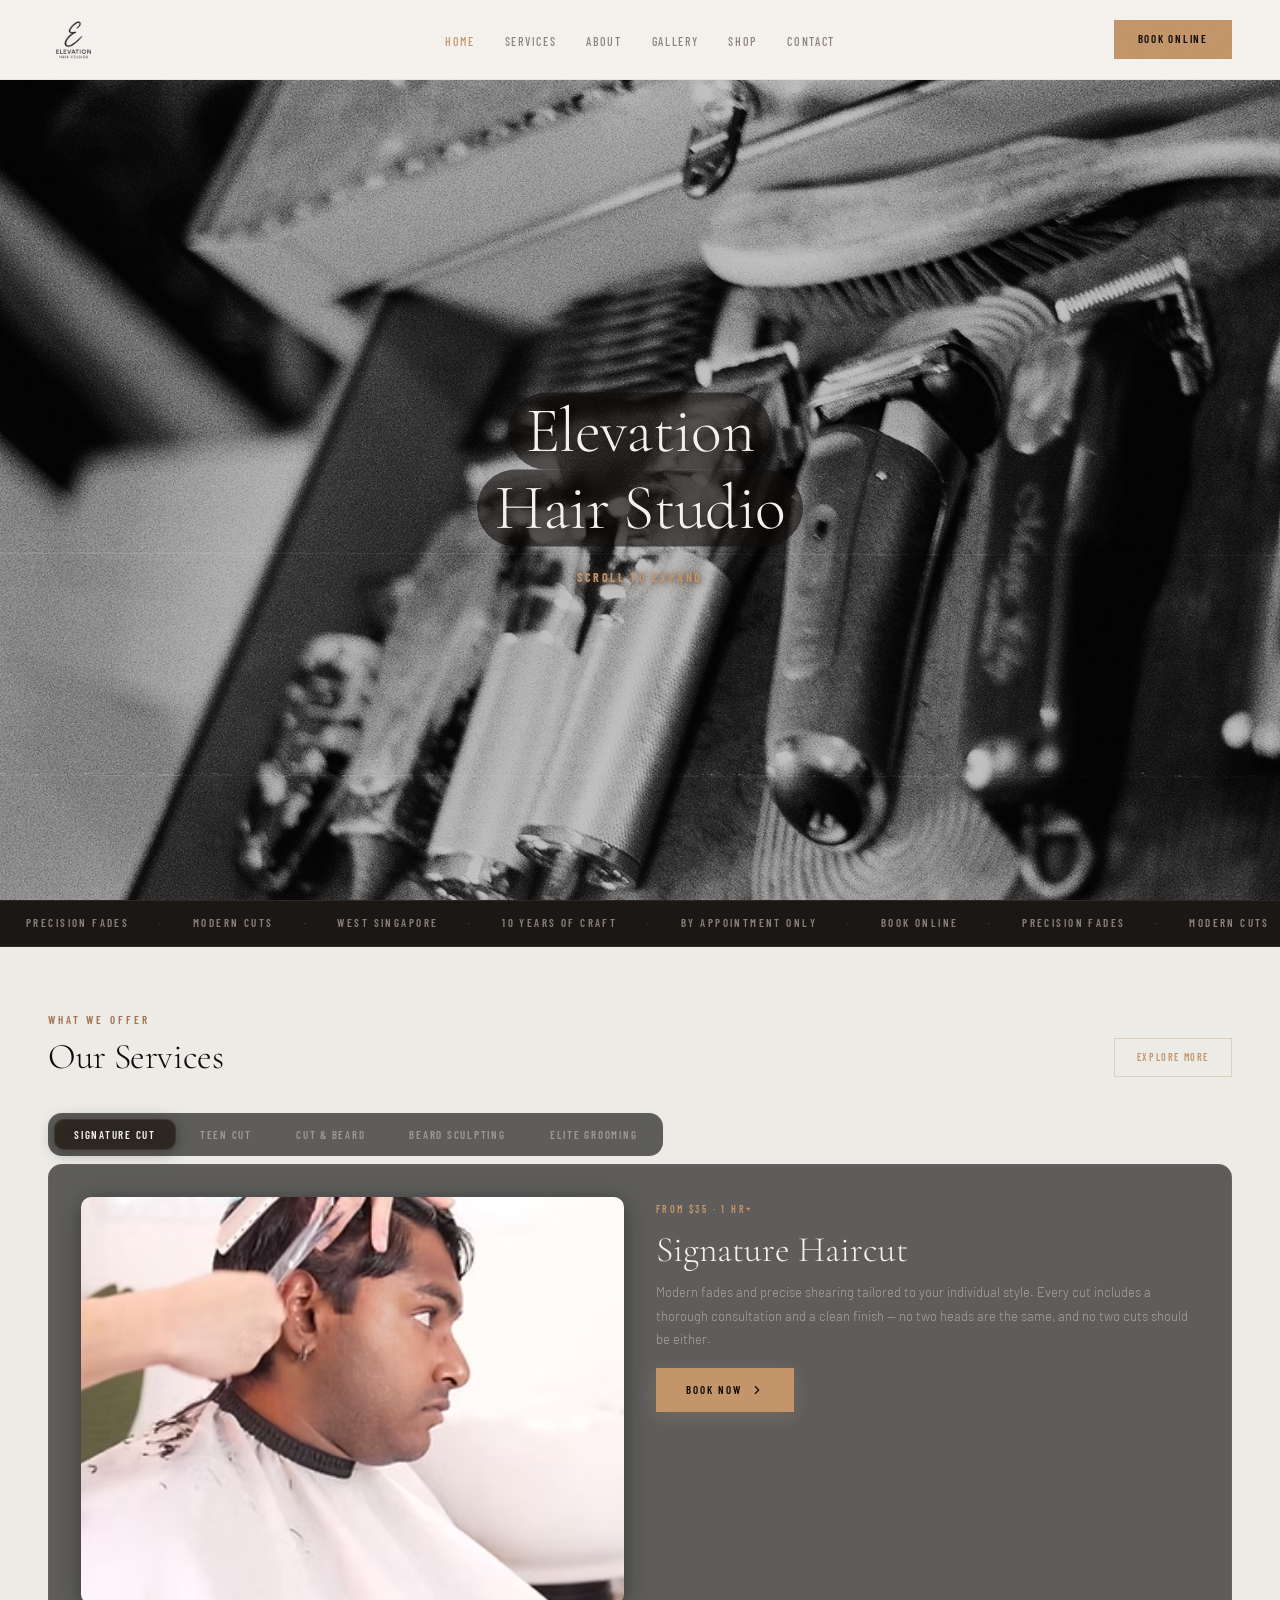
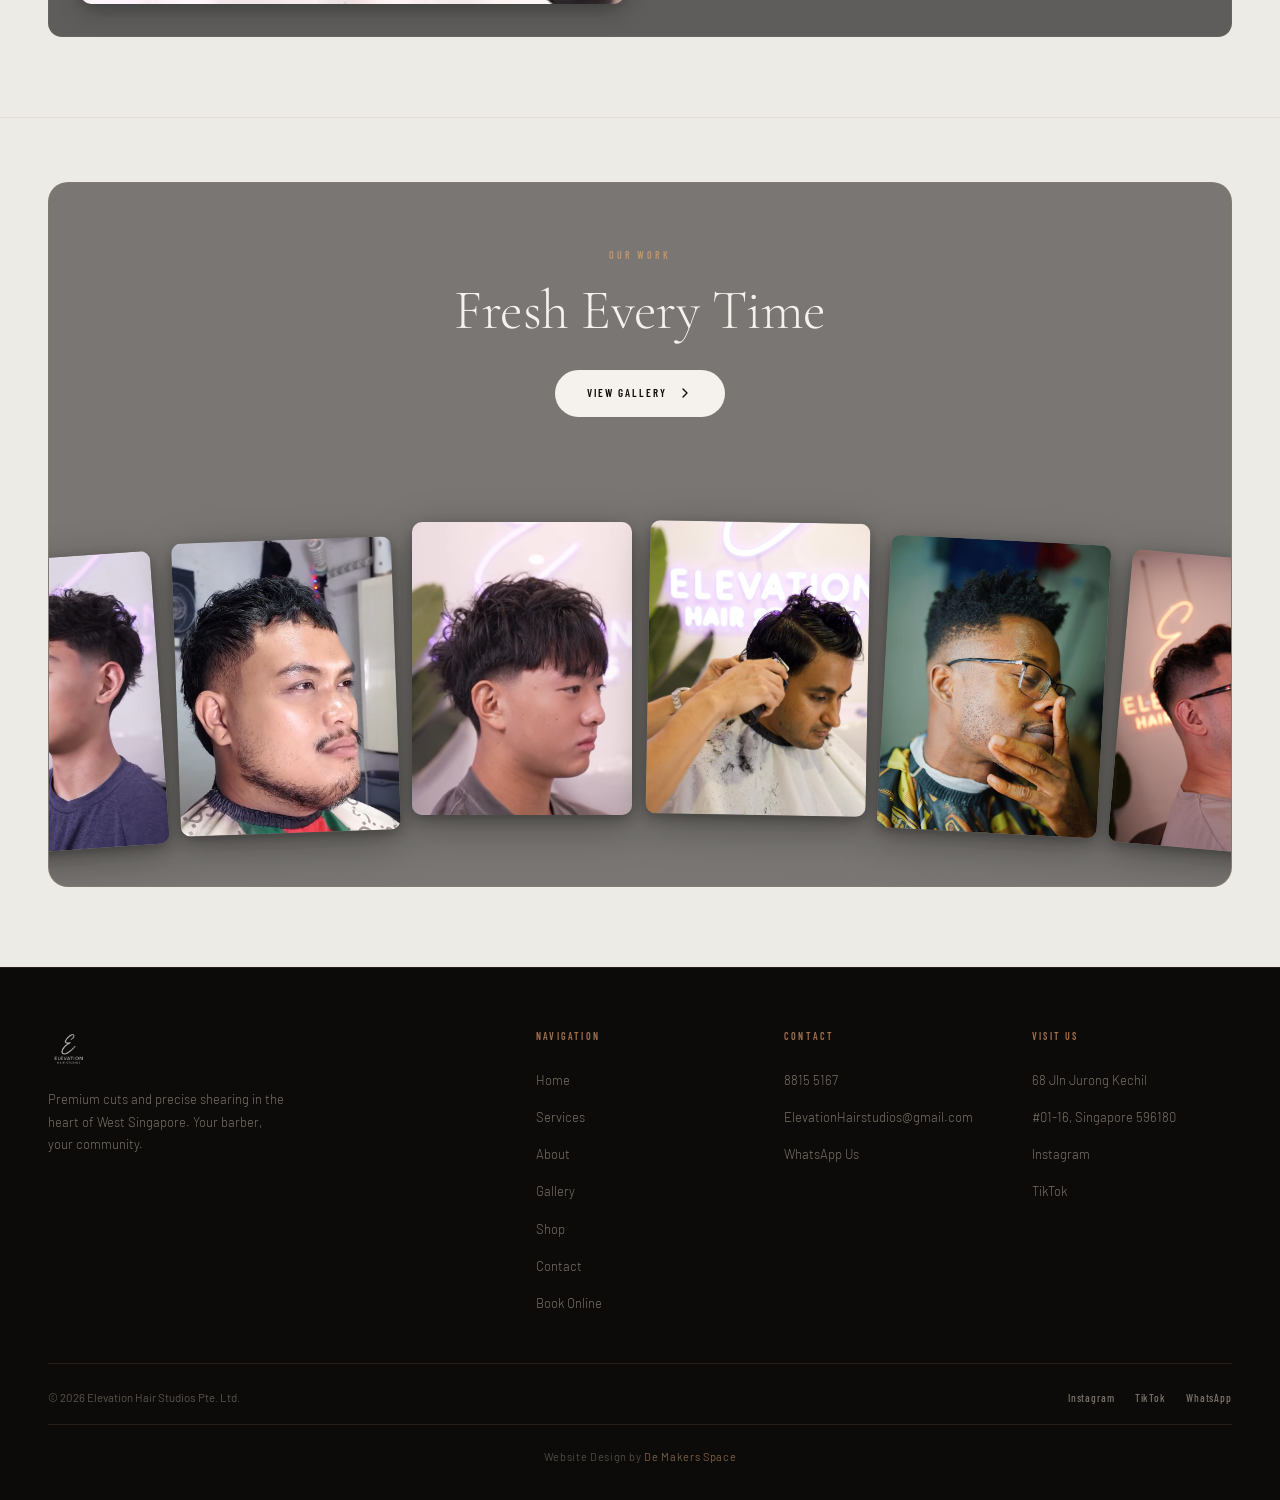
==== commit b8dc3a4a: "Add files via upload" ====
--- a/index.html
+++ b/index.html
@@ -1,1106 +1,1111 @@
-<!DOCTYPE html>
-<html lang="en">
-<head>
-  <meta charset="UTF-8">
-  <meta name="viewport" content="width=device-width, initial-scale=1.0">
-  <title>Elevation Hair Studios — Premium Barber, West Singapore</title>
-  <link rel="preconnect" href="https://fonts.googleapis.com">
-  <link rel="preconnect" href="https://fonts.gstatic.com" crossorigin>
-  <link href="https://fonts.googleapis.com/css2?family=Cormorant+Garamond:ital,wght@0,300;0,400;0,600;0,700;1,300;1,400;1,600&family=Barlow:wght@300;400;500;600&family=Barlow+Condensed:wght@400;500;600;700&display=swap" rel="stylesheet">
-  <link rel="stylesheet" href="shared.css">
-  <style>
-
-    /* ─────────────────────────────────────────────
-       SCROLL EXPAND HERO
-    ───────────────────────────────────────────── */
-    .scroll-hero-wrap { position: relative; z-index: 10; }
-
-    .scroll-hero {
-      position: relative;
-      min-height: calc(100vh - 80px);
-      overflow: hidden;
-      display: flex; align-items: center; justify-content: center;
-      background: var(--ink);
-    }
-
-    /* Background layer — razor image */
-    .scroll-hero-bg {
-      position: absolute; inset: 0; z-index: 0;
-    }
-    .scroll-hero-bg img {
-      width: 100%; height: 100%;
-      object-fit: cover; display: block;
-    }
-    .scroll-hero-bg-dim {
-      position: absolute; inset: 0;
-      background: rgba(13,11,9,0.25);
-    }
-
-    /* Expanding barber portrait */
-    .scroll-hero-media {
-      position: absolute;
-      top: 50%; left: 50%;
-      transform: translate(-50%, -50%);
-      z-index: 1;
-      border-radius: 12px;
-      overflow: hidden;
-      box-shadow: 0 0 60px rgba(0,0,0,0.5);
-      width: 0; height: 0; opacity: 0;
-      max-width: 95vw; max-height: 85vh;
-      background:
-        radial-gradient(ellipse at 25% 20%, rgba(74,68,62,0.85) 0%, transparent 50%),
-        radial-gradient(ellipse at 75% 70%, rgba(48,44,40,0.7) 0%, transparent 55%),
-        radial-gradient(ellipse at 50% 45%, rgba(22,20,18,1) 0%, transparent 65%),
-        #111010;
-    }
-    .scroll-hero-media img {
-      width: 100%; height: 100%;
-      object-fit: contain; object-position: center center;
-      display: block;
-      -webkit-mask-image:
-        linear-gradient(to right,  transparent 0%, black 12%, black 88%, transparent 100%),
-        linear-gradient(to bottom, transparent 0%, black 8%,  black 92%, transparent 100%);
-      -webkit-mask-composite: source-in;
-      mask-image:
-        linear-gradient(to right,  transparent 0%, black 12%, black 88%, transparent 100%),
-        linear-gradient(to bottom, transparent 0%, black 8%,  black 92%, transparent 100%);
-      mask-composite: intersect;
-    }
-    .scroll-hero-media-dim {
-      position: absolute; inset: 0;
-      background: rgba(0,0,0,0.5);
-      pointer-events: none;
-    }
-
-    /* Title labels — slide apart as media expands */
-    .scroll-hero-labels {
-      position: absolute;
-      top: 50%; left: 50%;
-      transform: translate(-50%, -50%);
-      z-index: 2;
-      width: 100%;
-      display: flex; flex-direction: column; align-items: center;
-      text-align: center; pointer-events: none;
-    }
-    .scroll-label-a,
-    .scroll-label-b {
-      font-family: 'Cormorant Garamond', serif;
-      font-size: clamp(36px, 5vw, 66px);
-      font-weight: 300;
-      color: var(--white);
-      letter-spacing: -0.01em;
-      line-height: 1.05;
-      display: block;
-      white-space: nowrap;
-      background: rgba(13,11,9,0.62);
-      padding: 4px 18px 6px;
-      border-radius: 999px;
-      text-shadow: 0 1px 8px rgba(0,0,0,0.45);
-    }
-    .scroll-label-hint {
-      font-family: 'Barlow Condensed', sans-serif;
-      font-size: 12px; font-weight: 700;
-      letter-spacing: 0.22em; text-transform: uppercase;
-      color: var(--wood-lite);
-      text-shadow: 0 0 12px rgba(196,149,106,0.6), 0 1px 6px rgba(0,0,0,0.8);
-      margin-top: 20px; display: block;
-    }
-
-    /* Content revealed below the image after full expansion */
-    .scroll-hero-revealed {
-      position: absolute;
-      bottom: 0; left: 0; right: 0;
-      padding: 0 64px 52px;
-      z-index: 3;
-      display: flex; flex-direction: column; align-items: flex-start;
-      opacity: 0;
-      transition: opacity 0.7s ease;
-      pointer-events: none;
-      background: linear-gradient(to top, rgba(13,11,9,0.85) 0%, rgba(13,11,9,0.4) 60%, transparent 100%);
-    }
-    .scroll-hero-revealed.visible { opacity: 1; pointer-events: auto; }
-    .scroll-hero-revealed .hero-heading { color: var(--white); }
-    .scroll-hero-revealed .hero-sub { color: rgba(196,185,172,0.85); }
-    .scroll-hero-revealed .hero-underline-path { stroke: var(--wood-lite); }
-
-    /* Hero text styles */
-    .hero-eyebrow {
-      font-family: 'Barlow Condensed', sans-serif;
-      font-size: 11px; font-weight: 600;
-      letter-spacing: 0.28em; text-transform: uppercase;
-      color: var(--wood-lite); margin-bottom: 20px;
-    }
-    .hero-heading {
-      font-family: 'Cormorant Garamond', serif;
-      font-size: clamp(40px, 4.2vw, 60px);
-      font-weight: 300; line-height: 1.1;
-      color: var(--ink); letter-spacing: -0.01em;
-      margin-bottom: 24px;
-    }
-    .hero-sub {
-      font-size: 14px; font-weight: 300;
-      line-height: 1.85; color: var(--muted);
-      max-width: 360px; margin-bottom: 40px;
-    }
-    .hero-btn {
-      display: inline-block; align-self: flex-start;
-      font-family: 'Barlow Condensed', sans-serif;
-      font-size: 11px; font-weight: 600;
-      letter-spacing: 0.2em; text-transform: uppercase;
-      color: var(--ink);
-      background: var(--wood-lite);
-      padding: 14px 34px;
-      transition: background 0.22s ease, transform 0.2s ease;
-      box-shadow: 0 4px 20px rgba(196,149,106,0.25);
-    }
-    .hero-btn:hover { background: var(--wood); transform: translateY(-2px); }
-    .hero-btn:active { transform: translateY(0); }
-
-    /* Animated underline */
-    .hero-underline-wrap { position: relative; display: inline-block; }
-    .hero-underline-svg { position: absolute; bottom: -12px; left: -2%; width: 104%; height: 22px; overflow: visible; pointer-events: none; }
-    .hero-underline-path {
-      fill: none; stroke: var(--wood-lite); stroke-width: 2; stroke-linecap: round;
-      stroke-dasharray: 350; stroke-dashoffset: 350; opacity: 0;
-      animation: drawHeroUnderline 1.5s ease-in-out var(--underline-delay, 0.8s) forwards;
-    }
-    @keyframes drawHeroUnderline {
-      from { stroke-dashoffset: 350; opacity: 0; }
-      to   { stroke-dashoffset: 0;   opacity: 1; }
-    }
-
-    /* ─────────────────────────────────────────────
-       DARK WRAPPER (services + gallery + footer)
-    ───────────────────────────────────────────── */
-    .dark-wrap {
-      background: #EDEBE6;
-      position: relative; z-index: 1;
-      padding-top: 64px;
-    }
-
-    /* ─────────────────────────────────────────────
-       SECTION SHARED
-    ───────────────────────────────────────────── */
-    .section-header {
-      display: flex; align-items: flex-end; justify-content: space-between;
-      margin-bottom: 36px;
-    }
-    .section-eyebrow {
-      font-family: 'Barlow Condensed', sans-serif;
-      font-size: 11px; font-weight: 600;
-      letter-spacing: 0.28em; text-transform: uppercase;
-      color: var(--wood); margin-bottom: 8px;
-    }
-    .section-title {
-      font-family: 'Cormorant Garamond', serif;
-      font-size: 36px; font-weight: 300;
-      color: var(--ink); line-height: 1.1;
-      letter-spacing: -0.01em;
-    }
-    .outline-btn {
-      display: inline-block;
-      font-family: 'Barlow Condensed', sans-serif;
-      font-size: 10px; font-weight: 600;
-      letter-spacing: 0.16em; text-transform: uppercase;
-      color: var(--wood-lite);
-      border: 1px solid rgba(196,149,106,0.35);
-      padding: 10px 22px;
-      white-space: nowrap; flex-shrink: 0;
-      transition: border-color 0.2s ease, background 0.2s ease;
-    }
-    .outline-btn:hover { border-color: var(--wood-lite); background: rgba(196,149,106,0.08); }
-
-    /* ─────────────────────────────────────────────
-       SERVICES
-    ───────────────────────────────────────────── */
-    .services-section { padding: 0 48px 80px; }
-
-/* ── Animated Tabs — Services ── */
-.svc-tabs-wrap { }
-.svc-tabs-bar-wrap {
-  background: rgba(17,17,17,0.65);
-  backdrop-filter: blur(12px);
-  -webkit-backdrop-filter: blur(12px);
-  padding: 6px;
-  border-radius: 14px;
-  display: flex;
-  gap: 4px;
-  position: relative;
-  margin-bottom: 8px;
-  width: fit-content;
-}
-.svc-tab-btn {
-  position: relative;
-  padding: 9px 20px;
-  font-family: 'Barlow Condensed', sans-serif;
-  font-size: 11px; font-weight: 600;
-  letter-spacing: 0.16em; text-transform: uppercase;
-  color: rgba(196,191,184,0.6);
-  background: transparent;
-  border: none;
-  border-radius: 10px;
-  cursor: pointer;
-  z-index: 1;
-  transition: color 0.3s ease;
-  white-space: nowrap;
-}
-.svc-tab-btn.active { color: var(--white); }
-.svc-tab-indicator {
-  position: absolute;
-  background: rgba(44,38,32,0.9);
-  backdrop-filter: blur(8px);
-  -webkit-backdrop-filter: blur(8px);
-  border-radius: 10px;
-  box-shadow: 0 2px 16px rgba(0,0,0,0.35);
-  border: 1px solid rgba(196,149,106,0.12);
-  transition: left 0.5s cubic-bezier(0.34,1.56,0.64,1),
-              width 0.5s cubic-bezier(0.34,1.56,0.64,1);
-  top: 6px;
-  height: calc(100% - 12px);
-  pointer-events: none;
-  z-index: 0;
-}
-.svc-tabs-panel {
-  background: rgba(17,17,17,0.65);
-  backdrop-filter: blur(12px);
-  -webkit-backdrop-filter: blur(12px);
-  border-radius: 14px;
-  border: 1px solid rgba(196,149,106,0.1);
-  padding: 32px;
-  overflow: hidden;
-}
-.svc-tab-pane {
-  display: none;
-  grid-template-columns: 1fr 1fr;
-  gap: 32px;
-  align-items: start;
-}
-.svc-tab-pane.active {
-  display: grid;
-  animation: svcTabReveal 0.45s cubic-bezier(0.34,1.56,0.64,1) forwards;
-}
-@keyframes svcTabReveal {
-  from { opacity: 0; transform: scale(0.96) translateX(-8px); filter: blur(8px); }
-  to   { opacity: 1; transform: scale(1)    translateX(0);     filter: blur(0); }
-}
-.svc-tab-img {
-  width: 100%;
-  aspect-ratio: 4/3;
-  object-fit: cover;
-  object-position: center top;
-  border-radius: 10px;
-  display: block;
-  box-shadow: 0 4px 24px rgba(0,0,0,0.4);
-}
-.svc-tab-info { display: flex; flex-direction: column; gap: 12px; padding-top: 4px; }
-.svc-tab-price {
-  font-family: 'Barlow Condensed', sans-serif;
-  font-size: 10px; font-weight: 600;
-  letter-spacing: 0.24em; text-transform: uppercase;
-  color: var(--wood-lite);
-}
-.svc-tab-name {
-  font-family: 'Cormorant Garamond', serif;
-  font-size: clamp(26px, 2.8vw, 36px);
-  font-weight: 300;
-  color: var(--white);
-  line-height: 1.1;
-}
-.svc-tab-desc {
-  font-size: 13px; font-weight: 300;
-  line-height: 1.8;
-  color: rgba(196,191,184,0.72);
-}
-.svc-tab-book {
-  display: inline-flex;
-  align-items: center;
-  gap: 8px;
-  margin-top: 4px;
-  font-family: 'Barlow Condensed', sans-serif;
-  font-size: 11px; font-weight: 600;
-  letter-spacing: 0.18em; text-transform: uppercase;
-  color: var(--ink);
-  background: var(--wood-lite);
-  padding: 13px 30px;
-  text-decoration: none;
-  align-self: flex-start;
-  transition: background 0.22s ease, transform 0.2s ease;
-  box-shadow: 0 4px 20px rgba(196,149,106,0.25);
-}
-.svc-tab-book:hover { background: var(--wood); transform: translateY(-2px); }
-.svc-tab-book:active { transform: translateY(0); }
-@media (max-width: 900px) {
-  .svc-tab-pane.active { grid-template-columns: 1fr; }
-  .svc-tabs-bar-wrap { flex-wrap: wrap; width: 100%; }
-}
-
-/* Mobile tab dropdown */
-.svc-mobile-select {
-  display: none;
-  position: relative;
-  margin-bottom: 8px;
-  width: fit-content;
-}
-
-@media (max-width: 767px) {
-  .services-section { padding: 0 20px 64px; }
-  .svc-tabs-bar-wrap { display: none; }
-  .svc-mobile-select { display: flex; }
-}
-.svc-mobile-trigger {
-  display: flex; align-items: center; gap: 10px;
-  background: rgba(17,17,17,0.65);
-  backdrop-filter: blur(12px);
-  -webkit-backdrop-filter: blur(12px);
-  border: none; border-radius: 14px;
-  padding: 10px 16px;
-  font-family: 'Barlow Condensed', sans-serif;
-  font-size: 11px; font-weight: 600;
-  letter-spacing: 0.16em; text-transform: uppercase;
-  color: var(--white) !important;
-  cursor: pointer;
-  white-space: nowrap;
-}
-.svc-mobile-trigger span { color: var(--white) !important; }
-.svc-mobile-trigger svg {
-  width: 12px; height: 12px; flex-shrink: 0;
-  transition: transform 0.25s ease;
-}
-.svc-mobile-select.open .svc-mobile-trigger svg { transform: rotate(180deg); }
-.svc-mobile-list {
-  display: none;
-  flex-direction: column;
-  position: absolute;
-  top: calc(100% + 6px);
-  left: 0;
-  min-width: 100%;
-  background: rgba(17,17,17,0.92);
-  backdrop-filter: blur(16px);
-  -webkit-backdrop-filter: blur(16px);
-  border-radius: 12px;
-  border: 1px solid rgba(196,149,106,0.15);
-  overflow: hidden;
-  z-index: 50;
-}
-.svc-mobile-select.open .svc-mobile-list { display: flex; }
-.svc-mobile-option {
-  background: none; border: none;
-  font-family: 'Barlow Condensed', sans-serif;
-  font-size: 11px; font-weight: 600;
-  letter-spacing: 0.16em; text-transform: uppercase;
-  color: rgba(196,191,184,0.65);
-  padding: 12px 18px;
-  text-align: left; cursor: pointer;
-  transition: background 0.15s ease, color 0.15s ease;
-  white-space: nowrap;
-}
-.svc-mobile-option:hover { background: rgba(196,149,106,0.1); color: var(--white); }
-.svc-mobile-option.active { color: var(--wood-lite); }
-
-/* ── Portfolio Gallery (3D fan + marquee) ── */
-.pgallery-section { padding: 64px 48px 80px; border-top: 1px solid var(--border); }
-.pgallery-box {
-  background: rgba(26,23,20,0.55);
-  backdrop-filter: blur(10px);
-  -webkit-backdrop-filter: blur(10px);
-  border-radius: 20px;
-  border: 1px solid var(--border);
-  overflow: hidden;
-}
-.pgallery-header {
-  text-align: center;
-  padding: 64px 32px 32px;
-}
-.pgallery-eyebrow {
-  font-family: 'Barlow Condensed', sans-serif;
-  font-size: 10px; font-weight: 600;
-  letter-spacing: 0.28em; text-transform: uppercase;
-  color: var(--wood-lite);
-  margin-bottom: 16px;
-  display: block;
-}
-.pgallery-title {
-  font-family: 'Cormorant Garamond', serif;
-  font-size: clamp(32px, 5vw, 56px);
-  font-weight: 300;
-  color: var(--white);
-  margin-bottom: 28px;
-  line-height: 1.1;
-  letter-spacing: -0.01em;
-}
-.pgallery-btn {
-  display: inline-flex;
-  align-items: center;
-  gap: 10px;
-  background: var(--white);
-  color: var(--ink);
-  font-family: 'Barlow Condensed', sans-serif;
-  font-size: 11px; font-weight: 600;
-  letter-spacing: 0.18em; text-transform: uppercase;
-  padding: 14px 32px;
-  border-radius: 100px;
-  text-decoration: none;
-  margin-bottom: 64px;
-  transition: background 0.22s ease, transform 0.2s ease;
-}
-.pgallery-btn:hover { background: var(--fog); transform: translateY(-2px); }
-.pgallery-btn svg { transition: transform 0.2s ease; }
-.pgallery-btn:hover svg { transform: translateX(3px); }
-
-/* ---- Desktop fan ---- */
-.pgallery-fan {
-  display: none;
-  position: relative;
-  overflow: visible;
-  padding-bottom: 48px;
-}
-@media (min-width: 768px) { .pgallery-fan { display: block; } }
-.pgallery-fan-row {
-  display: flex;
-  justify-content: center;
-  align-items: flex-end;
-  padding: 0 32px 32px;
-  gap: 16px;
-}
-.pgallery-fan-item {
-  flex-shrink: 0;
-  cursor: pointer;
-  position: relative;
-  opacity: 0;
-  transition: transform 0.3s cubic-bezier(0.34,1.56,0.64,1), opacity 0.4s ease;
-}
-.pgallery-fan-card {
-  width: 220px;
-  aspect-ratio: 3/4;
-  border-radius: 10px;
-  overflow: hidden;
-  box-shadow:
-    0 4px 12px rgba(0,0,0,0.25),
-    0 12px 40px rgba(0,0,0,0.35);
-}
-.pgallery-fan-card img {
-  width: 100%; height: 100%;
-  object-fit: cover;
-  object-position: center top;
-  display: block;
-  transition: transform 0.4s ease;
-}
-.pgallery-fan-item:hover .pgallery-fan-card img { transform: scale(1.06); }
-
-/* ---- Mobile marquee ---- */
-.pgallery-marquee {
-  display: block;
-  overflow: hidden;
-  padding-bottom: 32px;
-}
-@media (min-width: 768px) { .pgallery-marquee { display: none; } }
-.pgallery-marquee-track {
-  display: flex;
-  gap: 16px;
-  width: max-content;
-  animation: pgMarquee 28s linear infinite;
-}
-.pgallery-marquee-track:hover { animation-play-state: paused; }
-@keyframes pgMarquee {
-  from { transform: translateX(0); }
-  to   { transform: translateX(-50%); }
-}
-.pgallery-marquee-item {
-  flex-shrink: 0;
-  width: 180px;
-  aspect-ratio: 3/4;
-  border-radius: 10px;
-  overflow: hidden;
-  box-shadow: rgba(0,0,0,0.25) 0px 8px 24px;
-}
-.pgallery-marquee-item img {
-  width: 100%; height: 100%;
-  object-fit: cover;
-  object-position: center top;
-  display: block;
-}
-@media (max-width: 767px) { .pgallery-section { padding: 48px 20px 64px; } }
-
-
-    /* ─────────────────────────────────────────────
-       RESPONSIVE
-    ───────────────────────────────────────────── */
-    @media (max-width: 1024px) {
-      .footer-grid { grid-template-columns: 1fr 1fr; gap: 36px; }
-    }
-    @media (max-width: 768px) {
-      .nav { padding: 0 20px; height: 64px; }
-      .nav-links { display: none; }
-      .nav-actions { display: none; }
-      .nav-logo img { height: 38px; }
-      .section-header { flex-direction: column; align-items: flex-start; gap: 20px; }
-      .scroll-hero { min-height: calc(100vh - 64px); }
-      .scroll-hero-revealed { padding: 0 24px 40px; }
-      .dark-wrap { padding-top: 72px; }
-      .footer { padding: 48px 20px 24px; }
-      .footer-grid { display: flex; flex-direction: column; gap: 28px; }
-      .footer-grid > div:first-child { text-align: center; }
-      .footer-grid > div:first-child .footer-logo { margin: 0 auto 18px; }
-      .footer-grid > div:first-child .footer-desc { max-width: 100%; margin: 0 auto; }
-      .footer-cols-wrap { display: flex; flex-direction: row; gap: 12px; justify-content: space-between; }
-      .footer-cols-wrap .footer-col { flex: 1; min-width: 0; }
-      .footer-cols-wrap .footer-col ul a { font-size: 11px; }
-      .footer-cols-wrap .footer-col ul li + li { margin-top: 8px; }
-      .footer-bottom { flex-direction: column; gap: 12px; text-align: center; }
-      .float-book { bottom: 20px; right: 20px; }
-    }
-  </style>
-</head>
-<body>
-  <!-- NAV -->
-  <nav class="nav" role="navigation" aria-label="Main navigation">
-    <a href="index.html" class="nav-logo" aria-label="Elevation Hair Studios – Home">
-      <img src="Brand Logo/Logo - EHS (without background).png" alt="Elevation Hair Studios">
-    </a>
-    <ul class="nav-links">
-      <li><a href="index.html" class="active">Home</a></li>
-      <li><a href="services.html">Services</a></li>
-      <li><a href="about.html">About</a></li>
-      <li><a href="gallery.html">Gallery</a></li>
-      <li><a href="product.html">Shop</a></li>
-      <li><a href="contact.html">Contact</a></li>
-    </ul>
-    <div class="nav-actions">
-      <a href="book.html" class="nav-book">Book Online</a>
-    </div>
-    <button class="hamburger" id="hamburger" aria-label="Toggle navigation menu" aria-expanded="false">
-      <span></span><span></span><span></span>
-    </button>
-  </nav>
-
-  <nav class="mobile-nav" id="mobileNav" role="dialog" aria-modal="true" aria-label="Site navigation">
-    <button class="mobile-nav-close" id="mobileNavClose" aria-label="Close menu">&times;</button>
-    <a href="index.html" class="active">Home</a>
-    <a href="services.html">Services</a>
-    <a href="about.html">About</a>
-    <a href="gallery.html">Gallery</a>
-    <a href="product.html">Shop</a>
-    <a href="contact.html">Contact</a>
-    <a href="book.html" class="mobile-nav-book">Book Online</a>
-  </nav>
-
-  <!-- SCROLL EXPAND HERO -->
-  <div id="scroll-hero-wrap" class="scroll-hero-wrap">
-    <section id="scroll-hero" class="scroll-hero" aria-label="Hero">
-
-      <!-- Background: razor tools photo, fades as media expands -->
-      <div id="scroll-hero-bg" class="scroll-hero-bg" aria-hidden="true">
-        <img src="Image of razer and barber picture/Razertocuthair.jpg" alt="" loading="lazy">
-        <div class="scroll-hero-bg-dim"></div>
-      </div>
-
-      <!-- Expanding barber portrait -->
-      <div id="scroll-hero-media" class="scroll-hero-media">
-
-        <img src="Image of razer and barber picture/Barber.jpg" alt="Barber at Elevation Hair Studios" loading="eager">
-        <div id="scroll-hero-media-dim" class="scroll-hero-media-dim" style="z-index:2;"></div>
-      </div>
-
-      <!-- Title labels that slide apart on scroll -->
-      <div class="scroll-hero-labels" aria-hidden="true">
-        <span id="scroll-label-a" class="scroll-label-a">Elevation</span>
-        <span id="scroll-label-b" class="scroll-label-b">Hair Studio</span>
-        <span id="scroll-label-hint" class="scroll-label-hint">Scroll to Expand</span>
-      </div>
-
-      <!-- Content revealed below image after full expansion -->
-      <div id="scroll-hero-revealed" class="scroll-hero-revealed">
-        <div class="hero-eyebrow">West Singapore &middot; Precision Grooming</div>
-        <h1 class="hero-heading">
-          <span>Where Authenticity</span><br>
-          <span class="hero-underline-wrap" style="--underline-delay:0.3s">Meets Artistry.</span>
-        </h1>
-        <p class="hero-sub">
-          Ten years of craft. One mission: Your best look. Experience the perfect blend of modern style and precision barbering. At Elevation, the chair is yours, and the detail is everything.
-        </p>
-        <a href="book.html" class="hero-btn">Book Appointment</a>
-      </div>
-
-    </section>
-  </div>
-
-  <!-- MARQUEE STRIP -->
-  <div class="marquee-strip">
-    <div class="marquee-track">
-      <span>Precision Fades</span><span class="marquee-dot"> · </span>
-      <span>Modern Cuts</span><span class="marquee-dot"> · </span>
-      <span>West Singapore</span><span class="marquee-dot"> · </span>
-      <span>10 Years of Craft</span><span class="marquee-dot"> · </span>
-      <span>By Appointment Only</span><span class="marquee-dot"> · </span>
-      <span>Book Online</span><span class="marquee-dot"> · </span>
-      <span>Precision Fades</span><span class="marquee-dot"> · </span>
-      <span>Modern Cuts</span><span class="marquee-dot"> · </span>
-      <span>West Singapore</span><span class="marquee-dot"> · </span>
-      <span> Years of Craft</span><span class="marquee-dot"> · </span>
-      <span>By Appointment Only</span><span class="marquee-dot"> · </span>
-      <span>Book Online</span><span class="marquee-dot"> · </span>
-    </div>
-  </div>
-
-  <!-- DARK SECTION WRAPPER -->
-  <div class="dark-wrap">
-
-    <!-- SERVICES -->
-    <section class="services-section" aria-labelledby="svc-heading">
-      <div class="section-header">
-        <div>
-          <div class="section-eyebrow">What We Offer</div>
-          <h2 class="section-title" id="svc-heading">Our Services</h2>
-        </div>
-        <a href="services.html" class="outline-btn">Explore More</a>
-      </div>
-
-      <div class="svc-tabs-wrap">
-        <!-- Tab bar -->
-        <div class="svc-tabs-bar-wrap" id="svcTabBar">
-          <span class="svc-tab-indicator" id="svcTabIndicator"></span>
-          <button class="svc-tab-btn active" data-tab="sig">Signature Cut</button>
-          <button class="svc-tab-btn" data-tab="teen">Teen Cut</button>
-          <button class="svc-tab-btn" data-tab="beard">Cut &amp; Beard</button>
-          <button class="svc-tab-btn" data-tab="sculpt">Beard Sculpting</button>
-          <button class="svc-tab-btn" data-tab="elite">Elite Grooming</button>
-        </div>
-
-        <!-- Mobile dropdown (shown only on mobile) -->
-        <div class="svc-mobile-select" id="svcMobileSelect">
-          <button class="svc-mobile-trigger" id="svcMobileTrigger">
-            <span id="svcMobileLabel">Signature Cut</span>
-            <svg viewBox="0 0 12 12" fill="none" stroke="currentColor" stroke-width="2" stroke-linecap="round" stroke-linejoin="round"><polyline points="2,4 6,8 10,4"/></svg>
-          </button>
-          <div class="svc-mobile-list" id="svcMobileList">
-            <button class="svc-mobile-option active" data-tab="sig">Signature Cut</button>
-            <button class="svc-mobile-option" data-tab="teen">Teen Cut</button>
-            <button class="svc-mobile-option" data-tab="beard">Cut &amp; Beard</button>
-            <button class="svc-mobile-option" data-tab="sculpt">Beard Sculpting</button>
-            <button class="svc-mobile-option" data-tab="elite">Elite Grooming</button>
-          </div>
-        </div>
-
-        <!-- Tab panels -->
-        <div class="svc-tabs-panel">
-
-          <div class="svc-tab-pane active" id="svc-pane-sig">
-            <img class="svc-tab-img" src="Signature haircut (adults).jpg" alt="Signature Haircut" loading="lazy">
-            <div class="svc-tab-info">
-              <span class="svc-tab-price">From $35 &middot; 1 hr+</span>
-              <div class="svc-tab-name">Signature Haircut</div>
-              <p class="svc-tab-desc">Modern fades and precise shearing tailored to your individual style. Every cut includes a thorough consultation and a clean finish — no two heads are the same, and no two cuts should be either.</p>
-              <a href="book.html" class="svc-tab-book">Book Now
-                <svg width="14" height="14" viewBox="0 0 24 24" fill="none" stroke="currentColor" stroke-width="2" stroke-linecap="round" stroke-linejoin="round"><polyline points="9 18 15 12 9 6"/></svg>
-              </a>
-            </div>
-          </div>
-
-          <div class="svc-tab-pane" id="svc-pane-teen">
-            <img class="svc-tab-img" src="Teen cuts.jpg" alt="Teen Cut" loading="lazy">
-            <div class="svc-tab-info">
-              <span class="svc-tab-price">From $27 &middot; 45 min+</span>
-              <div class="svc-tab-name">Teen Cut</div>
-              <p class="svc-tab-desc">Fresh cuts for the younger generation. Same precision, same attention to detail — at a sharper price point. Great for students and teens who want a clean, modern look without compromising on quality.</p>
-              <a href="book.html" class="svc-tab-book">Book Now
-                <svg width="14" height="14" viewBox="0 0 24 24" fill="none" stroke="currentColor" stroke-width="2" stroke-linecap="round" stroke-linejoin="round"><polyline points="9 18 15 12 9 6"/></svg>
-              </a>
-            </div>
-          </div>
-
-          <div class="svc-tab-pane" id="svc-pane-beard">
-            <img class="svc-tab-img" src="Signature cut with beard design.jpg" alt="Cut and Beard Design" loading="lazy">
-            <div class="svc-tab-info">
-              <span class="svc-tab-price">From $38 &middot; 1 hr 15 min+</span>
-              <div class="svc-tab-name">Cut &amp; Beard Design</div>
-              <p class="svc-tab-desc">The full package — signature haircut paired with sculpted beard design for a truly complete look. Leave the chair looking sharp from every angle, with a style that holds up all week.</p>
-              <a href="book.html" class="svc-tab-book">Book Now
-                <svg width="14" height="14" viewBox="0 0 24 24" fill="none" stroke="currentColor" stroke-width="2" stroke-linecap="round" stroke-linejoin="round"><polyline points="9 18 15 12 9 6"/></svg>
-              </a>
-            </div>
-          </div>
-
-          <div class="svc-tab-pane" id="svc-pane-sculpt">
-            <img class="svc-tab-img" src="Beard design and sculpting.jpg" alt="Beard Sculpting" loading="lazy">
-            <div class="svc-tab-info">
-              <span class="svc-tab-price">From $23 &middot; 1 hr+</span>
-              <div class="svc-tab-name">Beard Sculpting</div>
-              <p class="svc-tab-desc">Precise beard shaping and sculpting to define your lines and elevate your look instantly. Whether you want a sharp fade, a clean neckline, or a sculpted full beard — we have you covered.</p>
-              <a href="book.html" class="svc-tab-book">Book Now
-                <svg width="14" height="14" viewBox="0 0 24 24" fill="none" stroke="currentColor" stroke-width="2" stroke-linecap="round" stroke-linejoin="round"><polyline points="9 18 15 12 9 6"/></svg>
-              </a>
-            </div>
-          </div>
-
-          <div class="svc-tab-pane" id="svc-pane-elite">
-            <img class="svc-tab-img" src="Elite grooming experience, ultimate grooming package.jpg" alt="Elite Grooming Experience" loading="lazy">
-            <div class="svc-tab-info">
-              <span class="svc-tab-price">From $102 &middot; 2 hr 30 min+</span>
-              <div class="svc-tab-name">Elite Grooming</div>
-              <p class="svc-tab-desc">The ultimate grooming package — combining everything for the complete Elevation experience. Haircut, beard design, hot towel treatment, and more. This is what it means to leave looking and feeling your absolute best.</p>
-              <a href="book.html" class="svc-tab-book">Book Now
-                <svg width="14" height="14" viewBox="0 0 24 24" fill="none" stroke="currentColor" stroke-width="2" stroke-linecap="round" stroke-linejoin="round"><polyline points="9 18 15 12 9 6"/></svg>
-              </a>
-            </div>
-          </div>
-
-        </div>
-      </div>
-    </section>
-
-    <!-- GALLERY -->
-    <section class="pgallery-section" aria-labelledby="gallery-heading">
-      <div class="pgallery-box">
-
-        <div class="pgallery-header">
-          <span class="pgallery-eyebrow">Our Work</span>
-          <h2 class="pgallery-title" id="gallery-heading">Fresh Every Time</h2>
-          <a href="gallery.html" class="pgallery-btn">
-            View Gallery
-            <svg width="16" height="16" viewBox="0 0 24 24" fill="none" stroke="currentColor" stroke-width="2" stroke-linecap="round" stroke-linejoin="round"><polyline points="9 18 15 12 9 6"/></svg>
-          </a>
-        </div>
-
-        <!-- Desktop 3D fan -->
-        <div class="pgallery-fan" id="pgFan" aria-hidden="true">
-          <div class="pgallery-fan-row" id="pgFanRow">
-            <div class="pgallery-fan-item" data-idx="0"><div class="pgallery-fan-card"><img src="Fresh Cuts/freshcut1.png" alt="Fresh cut" loading="lazy"></div></div>
-            <div class="pgallery-fan-item" data-idx="1"><div class="pgallery-fan-card"><img src="Fresh Cuts/freshcut2.png" alt="Fresh cut" loading="lazy"></div></div>
-            <div class="pgallery-fan-item" data-idx="2"><div class="pgallery-fan-card"><img src="Fresh Cuts/freshcut3.png" alt="Fresh cut" loading="lazy"></div></div>
-            <div class="pgallery-fan-item" data-idx="3"><div class="pgallery-fan-card"><img src="Fresh Cuts/freshcut4.png" alt="Fresh cut" loading="lazy"></div></div>
-            <div class="pgallery-fan-item" data-idx="4"><div class="pgallery-fan-card"><img src="Fresh Cuts/freshcut5.png" alt="Fresh cut" loading="lazy"></div></div>
-            <div class="pgallery-fan-item" data-idx="5"><div class="pgallery-fan-card"><img src="Fresh Cuts/freshcut6.png" alt="Fresh cut" loading="lazy"></div></div>
-            <div class="pgallery-fan-item" data-idx="6"><div class="pgallery-fan-card"><img src="Fresh Cuts/freshcut7.png" alt="Fresh cut" loading="lazy"></div></div>
-            <div class="pgallery-fan-item" data-idx="7"><div class="pgallery-fan-card"><img src="Fresh Cuts/freshcut8.png" alt="Fresh cut" loading="lazy"></div></div>
-          </div>
-        </div>
-
-        <!-- Mobile marquee -->
-        <div class="pgallery-marquee" aria-hidden="true">
-          <div class="pgallery-marquee-track">
-            <div class="pgallery-marquee-item"><img src="Fresh Cuts/freshcut1.png" alt="" loading="lazy"></div>
-            <div class="pgallery-marquee-item"><img src="Fresh Cuts/freshcut2.png" alt="" loading="lazy"></div>
-            <div class="pgallery-marquee-item"><img src="Fresh Cuts/freshcut3.png" alt="" loading="lazy"></div>
-            <div class="pgallery-marquee-item"><img src="Fresh Cuts/freshcut4.png" alt="" loading="lazy"></div>
-            <div class="pgallery-marquee-item"><img src="Fresh Cuts/freshcut5.png" alt="" loading="lazy"></div>
-            <div class="pgallery-marquee-item"><img src="Fresh Cuts/freshcut6.png" alt="" loading="lazy"></div>
-            <div class="pgallery-marquee-item"><img src="Fresh Cuts/freshcut1.png" alt="" loading="lazy"></div>
-            <div class="pgallery-marquee-item"><img src="Fresh Cuts/freshcut2.png" alt="" loading="lazy"></div>
-          </div>
-        </div>
-
-      </div>
-    </section>
-
-    <!-- FOOTER -->
-    <footer class="footer" role="contentinfo">
-      <div class="footer-grid">
-        <div>
-          <img src="Brand Logo/Logo - EHS (without background).png" alt="Elevation Hair Studios" class="footer-logo">
-          <p class="footer-desc">Premium cuts and precise shearing in the heart of West Singapore. Your barber, your community.</p>
-        </div>
-        <div class="footer-cols-wrap">
-          <div class="footer-col">
-            <div class="footer-col-title">Navigation</div>
-            <ul>
-              <li><a href="index.html">Home</a></li>
-              <li><a href="services.html">Services</a></li>
-              <li><a href="about.html">About</a></li>
-              <li><a href="gallery.html">Gallery</a></li>
-              <li><a href="product.html">Shop</a></li>
-              <li><a href="contact.html">Contact</a></li>
-              <li><a href="book.html">Book Online</a></li>
-            </ul>
-          </div>
-          <div class="footer-col">
-            <div class="footer-col-title">Contact</div>
-            <ul>
-              <li><a href="tel:88155167">8815 5167</a></li>
-              <li><a href="mailto:ElevationHairstudios@gmail.com">ElevationHairstudios@gmail.com</a></li>
-              <li><a href="https://wa.me/6588155167" target="_blank" rel="noopener">WhatsApp Us</a></li>
-            </ul>
-          </div>
-          <div class="footer-col">
-            <div class="footer-col-title">Visit Us</div>
-            <ul>
-              <li><a href="contact.html">68 Jln Jurong Kechil</a></li>
-              <li><a href="contact.html">#01-16, Singapore 596180</a></li>
-              <li><a href="https://www.instagram.com/lev.blendz/" target="_blank" rel="noopener">Instagram</a></li>
-              <li><a href="https://www.tiktok.com/discover/levblendz" target="_blank" rel="noopener">TikTok</a></li>
-            </ul>
-          </div>
-        </div>
-      </div>
-      <div class="footer-bottom">
-        <span class="footer-copy">&copy; 2026 Elevation Hair Studios Pte. Ltd.</span>
-        <div class="footer-social">
-          <a href="https://www.instagram.com/lev.blendz/" target="_blank" rel="noopener">Instagram</a>
-          <a href="https://www.tiktok.com/discover/levblendz" target="_blank" rel="noopener">TikTok</a>
-          <a href="https://wa.me/6588155167" target="_blank" rel="noopener">WhatsApp</a>
-        </div>
-      </div>
-      <div style="border-top:1px solid var(--border); padding-top:16px; margin-top:16px; text-align:center;">
-        <span style="font-family:'Barlow',sans-serif; font-size:11px; color:var(--muted); opacity:0.6; letter-spacing:0.06em;">
-          Website Design by <a href="https://www.instagram.com/de.makers.space/" target="_blank" rel="noopener" style="color:var(--wood-lite); opacity:1; transition:color 0.2s ease;" onmouseover="this.style.color='var(--wood)'" onmouseout="this.style.color='var(--wood-lite)'">De Makers Space</a>
-        </span>
-      </div>
-    </footer>
-
-  </div><!-- /dark-wrap -->
-
-  <a href="https://wa.me/6588155167" target="_blank" rel="noopener" class="float-wa" id="floatWa" aria-label="Chat with us on WhatsApp">
-    <svg viewBox="0 0 24 24" fill="currentColor" aria-hidden="true">
-      <path d="M17.472 14.382c-.297-.149-1.758-.867-2.03-.967-.273-.099-.471-.148-.67.15-.197.297-.767.966-.94 1.164-.173.199-.347.223-.644.075-.297-.15-1.255-.463-2.39-1.475-.883-.788-1.48-1.761-1.653-2.059-.173-.297-.018-.458.13-.606.134-.133.298-.347.446-.52.149-.174.198-.298.298-.497.099-.198.05-.371-.025-.52-.075-.149-.669-1.612-.916-2.207-.242-.579-.487-.5-.669-.51-.173-.008-.371-.01-.57-.01-.198 0-.52.074-.792.372-.272.297-1.04 1.016-1.04 2.479 0 1.462 1.065 2.875 1.213 3.074.149.198 2.096 3.2 5.077 4.487.709.306 1.262.489 1.694.625.712.227 1.36.195 1.871.118.571-.085 1.758-.719 2.006-1.413.248-.694.248-1.289.173-1.413-.074-.124-.272-.198-.57-.347m-5.421 7.403h-.004a9.87 9.87 0 01-5.031-1.378l-.361-.214-3.741.982.998-3.648-.235-.374a9.86 9.86 0 01-1.51-5.26c.001-5.45 4.436-9.884 9.888-9.884 2.64 0 5.122 1.03 6.988 2.898a9.825 9.825 0 012.893 6.994c-.003 5.45-4.437 9.884-9.885 9.884m8.413-18.297A11.815 11.815 0 0012.05 0C5.495 0 .16 5.335.157 11.892c0 2.096.547 4.142 1.588 5.945L.057 24l6.305-1.654a11.882 11.882 0 005.683 1.448h.005c6.554 0 11.89-5.335 11.893-11.893a11.821 11.821 0 00-3.48-8.413Z"/>
-    </svg>
-  </a>
-  <a href="book.html" class="float-book" id="floatBook">Book Now</a>
-
-<script>
-
-  // ── Scroll Expand Hero ──
-  (function() {
-    var heroBg        = document.getElementById('scroll-hero-bg');
-    var heroMedia     = document.getElementById('scroll-hero-media');
-    var heroMediaDim  = document.getElementById('scroll-hero-media-dim');
-    var labelA        = document.getElementById('scroll-label-a');
-    var labelB        = document.getElementById('scroll-label-b');
-    var labelHint     = document.getElementById('scroll-label-hint');
-    var revealed      = document.getElementById('scroll-hero-revealed');
-
-    var progress      = 0;
-    var fullyExpanded = false;
-    var touchStartY   = 0;
-
-    function isMob() { return window.innerWidth < 768; }
-
-    function applyProgress(p) {
-      progress = Math.min(Math.max(p, 0), 1);
-      var mob = isMob();
-      var w  = progress * (mob ? 950 : 1550);
-      var h  = progress * (mob ? 550 : 700);
-      var tx = progress * (mob ? 180 : 150);
-
-      heroMedia.style.opacity = Math.min(1, progress * 1.8) + '';
-      heroMedia.style.width  = Math.min(w, window.innerWidth  * 0.95) + 'px';
-      heroMedia.style.height = Math.min(h, window.innerHeight * 0.75) + 'px';
-
-      heroBg.style.opacity = 1 - progress;
-
-      labelA.style.transform    = 'translateX(-' + tx + 'vw)';
-      labelB.style.transform    = 'translateX('  + tx + 'vw)';
-      labelHint.style.transform = 'translateX('  + tx + 'vw)';
-      labelHint.style.opacity   = Math.max(0, 1 - progress * 2);
-
-      heroMediaDim.style.opacity = Math.max(0.15, 0.5 - progress * 0.35);
-
-      if (progress >= 1 && !fullyExpanded) {
-        fullyExpanded = true;
-        revealed.classList.add('visible');
-      } else if (progress < 0.75 && fullyExpanded) {
-        fullyExpanded = false;
-        revealed.classList.remove('visible');
-      }
-    }
-
-    window.addEventListener('wheel', function(e) {
-      if (fullyExpanded) {
-        if (e.deltaY < 0 && window.scrollY <= 5) {
-          fullyExpanded = false;
-          revealed.classList.remove('visible');
-          applyProgress(0.98);
-          e.preventDefault();
-        }
-      } else {
-        e.preventDefault();
-        applyProgress(progress + e.deltaY * 0.0009);
-      }
-    }, { passive: false });
-
-    window.addEventListener('touchstart', function(e) {
-      touchStartY = e.touches[0].clientY;
-    }, { passive: true });
-
-    window.addEventListener('touchmove', function(e) {
-      if (!touchStartY) return;
-      var deltaY = touchStartY - e.touches[0].clientY;
-      if (fullyExpanded) {
-        if (deltaY < -20 && window.scrollY <= 5) {
-          fullyExpanded = false;
-          revealed.classList.remove('visible');
-          applyProgress(0.98);
-          e.preventDefault();
-        }
-      } else {
-        e.preventDefault();
-        var factor = deltaY < 0 ? 0.008 : 0.005;
-        applyProgress(progress + deltaY * factor);
-        touchStartY = e.touches[0].clientY;
-      }
-    }, { passive: false });
-
-    window.addEventListener('touchend', function() { touchStartY = 0; });
-
-    window.addEventListener('scroll', function() {
-      if (!fullyExpanded) window.scrollTo(0, 0);
-    });
-
-    applyProgress(0);
-  })();
-
-  // ── Portfolio Gallery Fan ──
-  (function () {
-    var items = document.querySelectorAll('.pgallery-fan-item');
-    if (!items.length) return;
-
-    var total  = items.length;
-    var middle = (total - 1) / 2;
-
-    /* gentle natural rotation per card — alternates around 0 */
-    var rotations = [-6, -4, -2, 0, 1, 3, 5, 7];
-
-    /* stagger Y: middle cards rise highest */
-    function staggerY(idx) {
-      var dist = Math.abs(idx - middle);
-      return Math.round(dist * 18); /* px drop from centre */
-    }
-
-    function applyTransform(item, idx, yExtra) {
-      var rot = rotations[idx] || 0;
-      var y   = staggerY(idx) + (yExtra || 0);
-      item.style.transform = 'translateY(' + y + 'px) rotate(' + rot + 'deg)';
-    }
-
-    /* entrance: slide up from below */
-    items.forEach(function (item, i) {
-      item.style.transform = 'translateY(80px) rotate(' + (rotations[i] || 0) + 'deg)';
-      item.style.opacity   = '0';
-      item.style.zIndex    = String(total - Math.abs(i - middle) | 0);
-
-      setTimeout(function () {
-        item.style.transition = 'transform 0.55s cubic-bezier(0.34,1.56,0.64,1), opacity 0.45s ease';
-        item.style.opacity    = '1';
-        applyTransform(item, i, 0);
-      }, 60 + i * 60);
-    });
-
-    /* hover: hovered card lifts, others settle flat */
-    items.forEach(function (item, hovIdx) {
-      item.addEventListener('mouseenter', function () {
-        items.forEach(function (other, j) {
-          other.style.transition = 'transform 0.2s ease';
-          applyTransform(other, j, j === hovIdx ? -28 : 12);
-        });
-      });
-      item.addEventListener('mouseleave', function () {
-        items.forEach(function (other, j) {
-          other.style.transition = 'transform 0.35s cubic-bezier(0.34,1.56,0.64,1)';
-          applyTransform(other, j, 0);
-        });
-      });
-    });
-  })();
-
-  // ── Animated Tabs — Services ──
-  (function () {
-    var btns      = document.querySelectorAll('.svc-tab-btn');
-    var indicator = document.getElementById('svcTabIndicator');
-    var panes     = document.querySelectorAll('.svc-tab-pane');
-    var mobileSelect  = document.getElementById('svcMobileSelect');
-    var mobileTrigger = document.getElementById('svcMobileTrigger');
-    var mobileLabel   = document.getElementById('svcMobileLabel');
-    var mobileOpts    = document.querySelectorAll('.svc-mobile-option');
-    if (!btns.length) return;
-
-    function moveIndicator(btn) {
-      if (!indicator) return;
-      indicator.style.left  = btn.offsetLeft + 'px';
-      indicator.style.width = btn.offsetWidth + 'px';
-    }
-
-    function activate(tab) {
-      btns.forEach(function (b) { b.classList.remove('active'); });
-      panes.forEach(function (p) { p.classList.remove('active'); });
-      mobileOpts.forEach(function (o) { o.classList.remove('active'); });
-
-      var btn = document.querySelector('.svc-tab-btn[data-tab="' + tab + '"]');
-      if (btn) { btn.classList.add('active'); moveIndicator(btn); }
-
-      var opt = document.querySelector('.svc-mobile-option[data-tab="' + tab + '"]');
-      if (opt) { opt.classList.add('active'); }
-
-      if (mobileLabel && opt) mobileLabel.textContent = opt.textContent;
-
-      var pane = document.getElementById('svc-pane-' + tab);
-      if (pane) pane.classList.add('active');
-    }
-
-    btns.forEach(function (btn) {
-      btn.addEventListener('click', function () { activate(btn.dataset.tab); });
-    });
-
-    /* Mobile dropdown toggle */
-    if (mobileTrigger) {
-      mobileTrigger.addEventListener('click', function (e) {
-        e.stopPropagation();
-        mobileSelect.classList.toggle('open');
-      });
-    }
-    mobileOpts.forEach(function (opt) {
-      opt.addEventListener('click', function () {
-        activate(opt.dataset.tab);
-        mobileSelect.classList.remove('open');
-      });
-    });
-    document.addEventListener('click', function () {
-      if (mobileSelect) mobileSelect.classList.remove('open');
-    });
-
-    /* initialise indicator on first active tab */
-    var firstActive = document.querySelector('.svc-tab-btn.active');
-    if (firstActive) {
-      requestAnimationFrame(function () { moveIndicator(firstActive); });
-    }
-
-    /* reposition on resize */
-    window.addEventListener('resize', function () {
-      var active = document.querySelector('.svc-tab-btn.active');
-      if (active) moveIndicator(active);
-    });
-  })();
-</script>
-<script src="animated-underline.js"></script>
-<script>
-/* ── Ethereal Shadows — animate SVG hue-rotate on the turbulence filter ── */
-(function () {
-  var hueEl = document.getElementById('ethereal-hue');
-  if (!hueEl) return;
-
-  /* mirror framer-motion animate(0 → 360, { duration: ~5.84s, repeat: Infinity }) */
-  /* mapRange(speed=90, 1,100, 1000,50) → ~146 ; /25 → 5.84s per full rotation  */
-  var duration = 5840; /* ms */
-  var start    = performance.now();
-  var raf;
-
-  function tick() {
-    var elapsed  = performance.now() - start;
-    var hueVal   = ((elapsed % duration) / duration) * 360;
-    hueEl.setAttribute('values', String(hueVal));
-    raf = requestAnimationFrame(tick);
-  }
-
-  tick();
-
-  document.addEventListener('visibilitychange', function () {
-    if (document.hidden) {
-      cancelAnimationFrame(raf);
-    } else {
-      /* keep hue continuous after tab resume */
-      start = performance.now() - ((hueEl.getAttribute('values') / 360) * duration);
-      tick();
-    }
-  });
-})();
-</script>
-<script src="shared.js"></script>
-</body>
-</html>
+<!DOCTYPE html>
+<html lang="en">
+<head>
+  <meta charset="UTF-8">
+  <meta name="viewport" content="width=device-width, initial-scale=1.0">
+  <title>Elevation Hair Studios — Premium Barber, West Singapore</title>
+  <link rel="preconnect" href="https://fonts.googleapis.com">
+  <link rel="preconnect" href="https://fonts.gstatic.com" crossorigin>
+  <link href="https://fonts.googleapis.com/css2?family=Cormorant+Garamond:ital,wght@0,300;0,400;0,600;0,700;1,300;1,400;1,600&family=Barlow:wght@300;400;500;600&family=Barlow+Condensed:wght@400;500;600;700&display=swap" rel="stylesheet">
+  <link rel="stylesheet" href="shared.css">
+  <style>
+
+    /* ─────────────────────────────────────────────
+       SCROLL EXPAND HERO
+    ───────────────────────────────────────────── */
+    .scroll-hero-wrap { position: relative; z-index: 10; }
+
+    .scroll-hero {
+      position: relative;
+      min-height: calc(100vh - 80px);
+      overflow: hidden;
+      display: flex; align-items: center; justify-content: center;
+      background: var(--ink);
+    }
+
+    /* Background layer — razor image */
+    .scroll-hero-bg {
+      position: absolute; inset: 0; z-index: 0;
+    }
+    .scroll-hero-bg img {
+      width: 100%; height: 100%;
+      object-fit: cover; display: block;
+    }
+    .scroll-hero-bg-dim {
+      position: absolute; inset: 0;
+      background: rgba(13,11,9,0.25);
+    }
+
+    /* Expanding barber portrait */
+    .scroll-hero-media {
+      position: absolute;
+      top: 50%; left: 50%;
+      transform: translate(-50%, -50%);
+      z-index: 1;
+      border-radius: 12px;
+      overflow: hidden;
+      box-shadow: 0 0 60px rgba(0,0,0,0.5);
+      width: 0; height: 0; opacity: 0;
+      max-width: 95vw; max-height: 85vh;
+      background:
+        radial-gradient(ellipse at 25% 20%, rgba(74,68,62,0.85) 0%, transparent 50%),
+        radial-gradient(ellipse at 75% 70%, rgba(48,44,40,0.7) 0%, transparent 55%),
+        radial-gradient(ellipse at 50% 45%, rgba(22,20,18,1) 0%, transparent 65%),
+        #111010;
+    }
+    .scroll-hero-media img {
+      width: 100%; height: 100%;
+      object-fit: contain; object-position: center center;
+      display: block;
+      -webkit-mask-image:
+        linear-gradient(to right,  transparent 0%, black 12%, black 88%, transparent 100%),
+        linear-gradient(to bottom, transparent 0%, black 8%,  black 92%, transparent 100%);
+      -webkit-mask-composite: source-in;
+      mask-image:
+        linear-gradient(to right,  transparent 0%, black 12%, black 88%, transparent 100%),
+        linear-gradient(to bottom, transparent 0%, black 8%,  black 92%, transparent 100%);
+      mask-composite: intersect;
+    }
+    .scroll-hero-media-dim {
+      position: absolute; inset: 0;
+      background: rgba(0,0,0,0.5);
+      pointer-events: none;
+    }
+
+    /* Title labels — slide apart as media expands */
+    .scroll-hero-labels {
+      position: absolute;
+      top: 50%; left: 50%;
+      transform: translate(-50%, -50%);
+      z-index: 2;
+      width: 100%;
+      display: flex; flex-direction: column; align-items: center;
+      text-align: center; pointer-events: none;
+    }
+    .scroll-label-a,
+    .scroll-label-b {
+      font-family: 'Cormorant Garamond', serif;
+      font-size: clamp(36px, 5vw, 66px);
+      font-weight: 300;
+      color: var(--white);
+      letter-spacing: -0.01em;
+      line-height: 1.05;
+      display: block;
+      white-space: nowrap;
+      background: rgba(13,11,9,0.62);
+      padding: 4px 18px 6px;
+      border-radius: 999px;
+      text-shadow: 0 1px 8px rgba(0,0,0,0.45);
+    }
+    .scroll-label-hint {
+      font-family: 'Barlow Condensed', sans-serif;
+      font-size: 12px; font-weight: 700;
+      letter-spacing: 0.22em; text-transform: uppercase;
+      color: var(--wood-lite);
+      text-shadow: 0 0 12px rgba(196,149,106,0.6), 0 1px 6px rgba(0,0,0,0.8);
+      margin-top: 20px; display: block;
+    }
+
+    /* Content revealed below the image after full expansion */
+    .scroll-hero-revealed {
+      position: absolute;
+      bottom: 0; left: 0; right: 0;
+      padding: 0 64px 52px;
+      z-index: 3;
+      display: flex; flex-direction: column; align-items: flex-start;
+      opacity: 0;
+      transition: opacity 0.7s ease;
+      pointer-events: none;
+      background: linear-gradient(to top, rgba(13,11,9,0.85) 0%, rgba(13,11,9,0.4) 60%, transparent 100%);
+    }
+    .scroll-hero-revealed.visible { opacity: 1; pointer-events: auto; }
+    .scroll-hero-revealed .hero-heading { color: var(--white); }
+    .scroll-hero-revealed .hero-sub { color: rgba(196,185,172,0.85); }
+    .scroll-hero-revealed .hero-underline-path { stroke: var(--wood-lite); }
+
+    /* Hero text styles */
+    .hero-eyebrow {
+      font-family: 'Barlow Condensed', sans-serif;
+      font-size: 11px; font-weight: 600;
+      letter-spacing: 0.28em; text-transform: uppercase;
+      color: var(--wood-lite); margin-bottom: 20px;
+    }
+    .hero-heading {
+      font-family: 'Cormorant Garamond', serif;
+      font-size: clamp(40px, 4.2vw, 60px);
+      font-weight: 300; line-height: 1.1;
+      color: var(--ink); letter-spacing: -0.01em;
+      margin-bottom: 24px;
+    }
+    .hero-sub {
+      font-size: 14px; font-weight: 300;
+      line-height: 1.85; color: var(--muted);
+      max-width: 360px; margin-bottom: 16px;
+    }
+    .hero-divider {
+      border: none;
+      border-top: 1px solid rgba(196,149,106,0.35);
+      width: 48px;
+      margin: 0 0 16px 0;
+    }
+    .hero-btn {
+      display: inline-block; align-self: flex-start;
+      font-family: 'Barlow Condensed', sans-serif;
+      font-size: 11px; font-weight: 600;
+      letter-spacing: 0.2em; text-transform: uppercase;
+      color: var(--ink);
+      background: var(--wood-lite);
+      padding: 14px 34px;
+      transition: background 0.22s ease, transform 0.2s ease;
+      box-shadow: 0 4px 20px rgba(196,149,106,0.25);
+    }
+    .hero-btn:hover { background: var(--wood); transform: translateY(-2px); }
+    .hero-btn:active { transform: translateY(0); }
+
+    /* Animated underline */
+    .hero-underline-wrap { position: relative; display: inline-block; }
+    .hero-underline-svg { position: absolute; bottom: -12px; left: -2%; width: 104%; height: 22px; overflow: visible; pointer-events: none; }
+    .hero-underline-path {
+      fill: none; stroke: var(--wood-lite); stroke-width: 2; stroke-linecap: round;
+      stroke-dasharray: 350; stroke-dashoffset: 350; opacity: 0;
+      animation: drawHeroUnderline 1.5s ease-in-out var(--underline-delay, 0.8s) forwards;
+    }
+    @keyframes drawHeroUnderline {
+      from { stroke-dashoffset: 350; opacity: 0; }
+      to   { stroke-dashoffset: 0;   opacity: 1; }
+    }
+
+    /* ─────────────────────────────────────────────
+       DARK WRAPPER (services + gallery + footer)
+    ───────────────────────────────────────────── */
+    .dark-wrap {
+      background: #EDEBE6;
+      position: relative; z-index: 1;
+      padding-top: 64px;
+    }
+
+    /* ─────────────────────────────────────────────
+       SECTION SHARED
+    ───────────────────────────────────────────── */
+    .section-header {
+      display: flex; align-items: flex-end; justify-content: space-between;
+      margin-bottom: 36px;
+    }
+    .section-eyebrow {
+      font-family: 'Barlow Condensed', sans-serif;
+      font-size: 11px; font-weight: 600;
+      letter-spacing: 0.28em; text-transform: uppercase;
+      color: var(--wood); margin-bottom: 8px;
+    }
+    .section-title {
+      font-family: 'Cormorant Garamond', serif;
+      font-size: 36px; font-weight: 300;
+      color: var(--ink); line-height: 1.1;
+      letter-spacing: -0.01em;
+    }
+    .outline-btn {
+      display: inline-block;
+      font-family: 'Barlow Condensed', sans-serif;
+      font-size: 10px; font-weight: 600;
+      letter-spacing: 0.16em; text-transform: uppercase;
+      color: var(--wood-lite);
+      border: 1px solid rgba(196,149,106,0.35);
+      padding: 10px 22px;
+      white-space: nowrap; flex-shrink: 0;
+      transition: border-color 0.2s ease, background 0.2s ease;
+    }
+    .outline-btn:hover { border-color: var(--wood-lite); background: rgba(196,149,106,0.08); }
+
+    /* ─────────────────────────────────────────────
+       SERVICES
+    ───────────────────────────────────────────── */
+    .services-section { padding: 0 48px 80px; }
+
+/* ── Animated Tabs — Services ── */
+.svc-tabs-wrap { }
+.svc-tabs-bar-wrap {
+  background: rgba(17,17,17,0.65);
+  backdrop-filter: blur(12px);
+  -webkit-backdrop-filter: blur(12px);
+  padding: 6px;
+  border-radius: 14px;
+  display: flex;
+  gap: 4px;
+  position: relative;
+  margin-bottom: 8px;
+  width: fit-content;
+}
+.svc-tab-btn {
+  position: relative;
+  padding: 9px 20px;
+  font-family: 'Barlow Condensed', sans-serif;
+  font-size: 11px; font-weight: 600;
+  letter-spacing: 0.16em; text-transform: uppercase;
+  color: rgba(196,191,184,0.6);
+  background: transparent;
+  border: none;
+  border-radius: 10px;
+  cursor: pointer;
+  z-index: 1;
+  transition: color 0.3s ease;
+  white-space: nowrap;
+}
+.svc-tab-btn.active { color: var(--white); }
+.svc-tab-indicator {
+  position: absolute;
+  background: rgba(44,38,32,0.9);
+  backdrop-filter: blur(8px);
+  -webkit-backdrop-filter: blur(8px);
+  border-radius: 10px;
+  box-shadow: 0 2px 16px rgba(0,0,0,0.35);
+  border: 1px solid rgba(196,149,106,0.12);
+  transition: left 0.5s cubic-bezier(0.34,1.56,0.64,1),
+              width 0.5s cubic-bezier(0.34,1.56,0.64,1);
+  top: 6px;
+  height: calc(100% - 12px);
+  pointer-events: none;
+  z-index: 0;
+}
+.svc-tabs-panel {
+  background: rgba(17,17,17,0.65);
+  backdrop-filter: blur(12px);
+  -webkit-backdrop-filter: blur(12px);
+  border-radius: 14px;
+  border: 1px solid rgba(196,149,106,0.1);
+  padding: 32px;
+  overflow: hidden;
+}
+.svc-tab-pane {
+  display: none;
+  grid-template-columns: 1fr 1fr;
+  gap: 32px;
+  align-items: start;
+}
+.svc-tab-pane.active {
+  display: grid;
+  animation: svcTabReveal 0.45s cubic-bezier(0.34,1.56,0.64,1) forwards;
+}
+@keyframes svcTabReveal {
+  from { opacity: 0; transform: scale(0.96) translateX(-8px); filter: blur(8px); }
+  to   { opacity: 1; transform: scale(1)    translateX(0);     filter: blur(0); }
+}
+.svc-tab-img {
+  width: 100%;
+  aspect-ratio: 4/3;
+  object-fit: cover;
+  object-position: center top;
+  border-radius: 10px;
+  display: block;
+  box-shadow: 0 4px 24px rgba(0,0,0,0.4);
+}
+.svc-tab-info { display: flex; flex-direction: column; gap: 12px; padding-top: 4px; }
+.svc-tab-price {
+  font-family: 'Barlow Condensed', sans-serif;
+  font-size: 10px; font-weight: 600;
+  letter-spacing: 0.24em; text-transform: uppercase;
+  color: var(--wood-lite);
+}
+.svc-tab-name {
+  font-family: 'Cormorant Garamond', serif;
+  font-size: clamp(26px, 2.8vw, 36px);
+  font-weight: 300;
+  color: var(--white);
+  line-height: 1.1;
+}
+.svc-tab-desc {
+  font-size: 13px; font-weight: 300;
+  line-height: 1.8;
+  color: rgba(196,191,184,0.72);
+}
+.svc-tab-book {
+  display: inline-flex;
+  align-items: center;
+  gap: 8px;
+  margin-top: 4px;
+  font-family: 'Barlow Condensed', sans-serif;
+  font-size: 11px; font-weight: 600;
+  letter-spacing: 0.18em; text-transform: uppercase;
+  color: var(--ink);
+  background: var(--wood-lite);
+  padding: 13px 30px;
+  text-decoration: none;
+  align-self: flex-start;
+  transition: background 0.22s ease, transform 0.2s ease;
+  box-shadow: 0 4px 20px rgba(196,149,106,0.25);
+}
+.svc-tab-book:hover { background: var(--wood); transform: translateY(-2px); }
+.svc-tab-book:active { transform: translateY(0); }
+@media (max-width: 900px) {
+  .svc-tab-pane.active { grid-template-columns: 1fr; }
+  .svc-tabs-bar-wrap { flex-wrap: wrap; width: 100%; }
+}
+
+/* Mobile tab dropdown */
+.svc-mobile-select {
+  display: none;
+  position: relative;
+  margin-bottom: 8px;
+  width: fit-content;
+}
+
+@media (max-width: 767px) {
+  .services-section { padding: 0 20px 64px; }
+  .svc-tabs-bar-wrap { display: none; }
+  .svc-mobile-select { display: flex; }
+}
+.svc-mobile-trigger {
+  display: flex; align-items: center; gap: 10px;
+  background: rgba(17,17,17,0.65);
+  backdrop-filter: blur(12px);
+  -webkit-backdrop-filter: blur(12px);
+  border: none; border-radius: 14px;
+  padding: 10px 16px;
+  font-family: 'Barlow Condensed', sans-serif;
+  font-size: 11px; font-weight: 600;
+  letter-spacing: 0.16em; text-transform: uppercase;
+  color: var(--white) !important;
+  cursor: pointer;
+  white-space: nowrap;
+}
+.svc-mobile-trigger span { color: var(--white) !important; }
+.svc-mobile-trigger svg {
+  width: 12px; height: 12px; flex-shrink: 0;
+  transition: transform 0.25s ease;
+}
+.svc-mobile-select.open .svc-mobile-trigger svg { transform: rotate(180deg); }
+.svc-mobile-list {
+  display: none;
+  flex-direction: column;
+  position: absolute;
+  top: calc(100% + 6px);
+  left: 0;
+  min-width: 100%;
+  background: rgba(17,17,17,0.92);
+  backdrop-filter: blur(16px);
+  -webkit-backdrop-filter: blur(16px);
+  border-radius: 12px;
+  border: 1px solid rgba(196,149,106,0.15);
+  overflow: hidden;
+  z-index: 50;
+}
+.svc-mobile-select.open .svc-mobile-list { display: flex; }
+.svc-mobile-option {
+  background: none; border: none;
+  font-family: 'Barlow Condensed', sans-serif;
+  font-size: 11px; font-weight: 600;
+  letter-spacing: 0.16em; text-transform: uppercase;
+  color: rgba(196,191,184,0.65);
+  padding: 12px 18px;
+  text-align: left; cursor: pointer;
+  transition: background 0.15s ease, color 0.15s ease;
+  white-space: nowrap;
+}
+.svc-mobile-option:hover { background: rgba(196,149,106,0.1); color: var(--white); }
+.svc-mobile-option.active { color: var(--wood-lite); }
+
+/* ── Portfolio Gallery (3D fan + marquee) ── */
+.pgallery-section { padding: 64px 48px 80px; border-top: 1px solid var(--border); }
+.pgallery-box {
+  background: rgba(26,23,20,0.55);
+  backdrop-filter: blur(10px);
+  -webkit-backdrop-filter: blur(10px);
+  border-radius: 20px;
+  border: 1px solid var(--border);
+  overflow: hidden;
+}
+.pgallery-header {
+  text-align: center;
+  padding: 64px 32px 32px;
+}
+.pgallery-eyebrow {
+  font-family: 'Barlow Condensed', sans-serif;
+  font-size: 10px; font-weight: 600;
+  letter-spacing: 0.28em; text-transform: uppercase;
+  color: var(--wood-lite);
+  margin-bottom: 16px;
+  display: block;
+}
+.pgallery-title {
+  font-family: 'Cormorant Garamond', serif;
+  font-size: clamp(32px, 5vw, 56px);
+  font-weight: 300;
+  color: var(--white);
+  margin-bottom: 28px;
+  line-height: 1.1;
+  letter-spacing: -0.01em;
+}
+.pgallery-btn {
+  display: inline-flex;
+  align-items: center;
+  gap: 10px;
+  background: var(--white);
+  color: var(--ink);
+  font-family: 'Barlow Condensed', sans-serif;
+  font-size: 11px; font-weight: 600;
+  letter-spacing: 0.18em; text-transform: uppercase;
+  padding: 14px 32px;
+  border-radius: 100px;
+  text-decoration: none;
+  margin-bottom: 64px;
+  transition: background 0.22s ease, transform 0.2s ease;
+}
+.pgallery-btn:hover { background: var(--fog); transform: translateY(-2px); }
+.pgallery-btn svg { transition: transform 0.2s ease; }
+.pgallery-btn:hover svg { transform: translateX(3px); }
+
+/* ---- Desktop fan ---- */
+.pgallery-fan {
+  display: none;
+  position: relative;
+  overflow: visible;
+  padding-bottom: 48px;
+}
+@media (min-width: 768px) { .pgallery-fan { display: block; } }
+.pgallery-fan-row {
+  display: flex;
+  justify-content: center;
+  align-items: flex-end;
+  padding: 0 32px 32px;
+  gap: 16px;
+}
+.pgallery-fan-item {
+  flex-shrink: 0;
+  cursor: pointer;
+  position: relative;
+  opacity: 0;
+  transition: transform 0.3s cubic-bezier(0.34,1.56,0.64,1), opacity 0.4s ease;
+}
+.pgallery-fan-card {
+  width: 220px;
+  aspect-ratio: 3/4;
+  border-radius: 10px;
+  overflow: hidden;
+  box-shadow:
+    0 4px 12px rgba(0,0,0,0.25),
+    0 12px 40px rgba(0,0,0,0.35);
+}
+.pgallery-fan-card img {
+  width: 100%; height: 100%;
+  object-fit: cover;
+  object-position: center top;
+  display: block;
+  transition: transform 0.4s ease;
+}
+.pgallery-fan-item:hover .pgallery-fan-card img { transform: scale(1.06); }
+
+/* ---- Mobile marquee ---- */
+.pgallery-marquee {
+  display: block;
+  overflow: hidden;
+  padding-bottom: 32px;
+}
+@media (min-width: 768px) { .pgallery-marquee { display: none; } }
+.pgallery-marquee-track {
+  display: flex;
+  gap: 16px;
+  width: max-content;
+  animation: pgMarquee 28s linear infinite;
+}
+.pgallery-marquee-track:hover { animation-play-state: paused; }
+@keyframes pgMarquee {
+  from { transform: translateX(0); }
+  to   { transform: translateX(-50%); }
+}
+.pgallery-marquee-item {
+  flex-shrink: 0;
+  width: 180px;
+  aspect-ratio: 3/4;
+  border-radius: 10px;
+  overflow: hidden;
+  box-shadow: rgba(0,0,0,0.25) 0px 8px 24px;
+}
+.pgallery-marquee-item img {
+  width: 100%; height: 100%;
+  object-fit: cover;
+  object-position: center top;
+  display: block;
+}
+@media (max-width: 767px) { .pgallery-section { padding: 48px 20px 64px; } }
+
+
+    /* ─────────────────────────────────────────────
+       RESPONSIVE
+    ───────────────────────────────────────────── */
+    @media (max-width: 1024px) {
+      .footer-grid { grid-template-columns: 1fr 1fr; gap: 36px; }
+    }
+    @media (max-width: 768px) {
+      .nav { padding: 0 20px; height: 88px; }
+      .nav-links { display: none; }
+      .nav-actions { display: none; }
+      .nav-logo img { height: 66px; }
+      .section-header { flex-direction: column; align-items: flex-start; gap: 20px; }
+      .scroll-hero { min-height: calc(100vh - 64px); }
+      .scroll-hero-revealed { padding: 0 24px 40px; }
+      .dark-wrap { padding-top: 72px; }
+      .footer { padding: 48px 20px 24px; }
+      .footer-grid { display: flex; flex-direction: column; gap: 28px; }
+      .footer-grid > div:first-child { text-align: center; }
+      .footer-grid > div:first-child .footer-logo { margin: 0 auto 18px; }
+      .footer-grid > div:first-child .footer-desc { max-width: 100%; margin: 0 auto; }
+      .footer-cols-wrap { display: flex; flex-direction: row; gap: 12px; justify-content: space-between; }
+      .footer-cols-wrap .footer-col { flex: 1; min-width: 0; }
+      .footer-cols-wrap .footer-col ul a { font-size: 11px; }
+      .footer-cols-wrap .footer-col ul li + li { margin-top: 8px; }
+      .footer-bottom { flex-direction: column; gap: 12px; text-align: center; }
+      .float-book { bottom: 20px; right: 20px; }
+    }
+  </style>
+</head>
+<body>
+  <!-- NAV -->
+  <nav class="nav" role="navigation" aria-label="Main navigation">
+    <a href="index.html" class="nav-logo" aria-label="Elevation Hair Studios – Home">
+      <img src="Brand Logo/Logo - EHS (without background).png" alt="Elevation Hair Studios">
+    </a>
+    <ul class="nav-links">
+      <li><a href="index.html" class="active">Home</a></li>
+      <li><a href="services.html">Services</a></li>
+      <li><a href="about.html">About</a></li>
+      <li><a href="gallery.html">Gallery</a></li>
+      <li><a href="product.html">Shop</a></li>
+      <li><a href="contact.html">Contact</a></li>
+    </ul>
+    <div class="nav-actions">
+      <a href="book.html" class="nav-book">Book Online</a>
+    </div>
+    <button class="hamburger" id="hamburger" aria-label="Toggle navigation menu" aria-expanded="false">
+      <span></span><span></span><span></span>
+    </button>
+  </nav>
+
+  <nav class="mobile-nav" id="mobileNav" role="dialog" aria-modal="true" aria-label="Site navigation">
+    <button class="mobile-nav-close" id="mobileNavClose" aria-label="Close menu">&times;</button>
+    <a href="index.html" class="active">Home</a>
+    <a href="services.html">Services</a>
+    <a href="about.html">About</a>
+    <a href="gallery.html">Gallery</a>
+    <a href="product.html">Shop</a>
+    <a href="contact.html">Contact</a>
+    <a href="book.html" class="mobile-nav-book">Book Online</a>
+  </nav>
+
+  <!-- SCROLL EXPAND HERO -->
+  <div id="scroll-hero-wrap" class="scroll-hero-wrap">
+    <section id="scroll-hero" class="scroll-hero" aria-label="Hero">
+
+      <!-- Background: razor tools photo, fades as media expands -->
+      <div id="scroll-hero-bg" class="scroll-hero-bg" aria-hidden="true">
+        <img src="Image of razer and barber picture/Razertocuthair.jpg" alt="" loading="lazy">
+        <div class="scroll-hero-bg-dim"></div>
+      </div>
+
+      <!-- Expanding barber portrait -->
+      <div id="scroll-hero-media" class="scroll-hero-media">
+
+        <img src="Image of razer and barber picture/Barber.jpg" alt="Barber at Elevation Hair Studios" loading="eager">
+        <div id="scroll-hero-media-dim" class="scroll-hero-media-dim" style="z-index:2;"></div>
+      </div>
+
+      <!-- Title labels that slide apart on scroll -->
+      <div class="scroll-hero-labels" aria-hidden="true">
+        <span id="scroll-label-a" class="scroll-label-a">Elevation</span>
+        <span id="scroll-label-b" class="scroll-label-b">Hair Studio</span>
+        <span id="scroll-label-hint" class="scroll-label-hint">Scroll to Expand</span>
+      </div>
+
+      <!-- Content revealed below image after full expansion -->
+      <div id="scroll-hero-revealed" class="scroll-hero-revealed">
+        <h1 class="hero-heading">
+          <span>Where Authenticity</span><br>
+          <span class="hero-underline-wrap" style="--underline-delay:0.3s">Meets Artistry.</span>
+        </h1>
+        <p class="hero-sub">Ten years of craft. One mission: Your best look.</p>
+        <hr class="hero-divider">
+        <p class="hero-sub">Experience the perfect blend of modern style and precision barbering. At Elevation, the chair is yours, and the detail is everything.</p>
+        <a href="book.html" class="hero-btn">Book Appointment</a>
+      </div>
+
+    </section>
+  </div>
+
+  <!-- MARQUEE STRIP -->
+  <div class="marquee-strip">
+    <div class="marquee-track">
+      <span>Precision Fades</span><span class="marquee-dot"> · </span>
+      <span>Modern Cuts</span><span class="marquee-dot"> · </span>
+      <span>West Singapore</span><span class="marquee-dot"> · </span>
+      <span>10 Years of Craft</span><span class="marquee-dot"> · </span>
+      <span>By Appointment Only</span><span class="marquee-dot"> · </span>
+      <span>Book Online</span><span class="marquee-dot"> · </span>
+      <span>Precision Fades</span><span class="marquee-dot"> · </span>
+      <span>Modern Cuts</span><span class="marquee-dot"> · </span>
+      <span>West Singapore</span><span class="marquee-dot"> · </span>
+      <span> Years of Craft</span><span class="marquee-dot"> · </span>
+      <span>By Appointment Only</span><span class="marquee-dot"> · </span>
+      <span>Book Online</span><span class="marquee-dot"> · </span>
+    </div>
+  </div>
+
+  <!-- DARK SECTION WRAPPER -->
+  <div class="dark-wrap">
+
+    <!-- SERVICES -->
+    <section class="services-section" aria-labelledby="svc-heading">
+      <div class="section-header">
+        <div>
+          <div class="section-eyebrow">What We Offer</div>
+          <h2 class="section-title" id="svc-heading">Our Services</h2>
+        </div>
+        <a href="services.html" class="outline-btn">Explore More</a>
+      </div>
+
+      <div class="svc-tabs-wrap">
+        <!-- Tab bar -->
+        <div class="svc-tabs-bar-wrap" id="svcTabBar">
+          <span class="svc-tab-indicator" id="svcTabIndicator"></span>
+          <button class="svc-tab-btn active" data-tab="sig">Signature Cut</button>
+          <button class="svc-tab-btn" data-tab="teen">Teen Cut</button>
+          <button class="svc-tab-btn" data-tab="beard">Cut &amp; Beard</button>
+          <button class="svc-tab-btn" data-tab="sculpt">Beard Sculpting</button>
+          <button class="svc-tab-btn" data-tab="elite">Elite Grooming</button>
+        </div>
+
+        <!-- Mobile dropdown (shown only on mobile) -->
+        <div class="svc-mobile-select" id="svcMobileSelect">
+          <button class="svc-mobile-trigger" id="svcMobileTrigger">
+            <span id="svcMobileLabel">Signature Cut</span>
+            <svg viewBox="0 0 12 12" fill="none" stroke="currentColor" stroke-width="2" stroke-linecap="round" stroke-linejoin="round"><polyline points="2,4 6,8 10,4"/></svg>
+          </button>
+          <div class="svc-mobile-list" id="svcMobileList">
+            <button class="svc-mobile-option active" data-tab="sig">Signature Cut</button>
+            <button class="svc-mobile-option" data-tab="teen">Teen Cut</button>
+            <button class="svc-mobile-option" data-tab="beard">Cut &amp; Beard</button>
+            <button class="svc-mobile-option" data-tab="sculpt">Beard Sculpting</button>
+            <button class="svc-mobile-option" data-tab="elite">Elite Grooming</button>
+          </div>
+        </div>
+
+        <!-- Tab panels -->
+        <div class="svc-tabs-panel">
+
+          <div class="svc-tab-pane active" id="svc-pane-sig">
+            <img class="svc-tab-img" src="Signature haircut (adults).jpg" alt="Signature Haircut" loading="lazy">
+            <div class="svc-tab-info">
+              <span class="svc-tab-price">From $35 &middot; 1 hr+</span>
+              <div class="svc-tab-name">Signature Haircut</div>
+              <p class="svc-tab-desc">Modern fades and precise shearing tailored to your individual style. Every cut includes a thorough consultation and a clean finish — no two heads are the same, and no two cuts should be either.</p>
+              <a href="book.html" class="svc-tab-book">Book Now
+                <svg width="14" height="14" viewBox="0 0 24 24" fill="none" stroke="currentColor" stroke-width="2" stroke-linecap="round" stroke-linejoin="round"><polyline points="9 18 15 12 9 6"/></svg>
+              </a>
+            </div>
+          </div>
+
+          <div class="svc-tab-pane" id="svc-pane-teen">
+            <img class="svc-tab-img" src="Teen cuts.jpg" alt="Teen Cut" loading="lazy">
+            <div class="svc-tab-info">
+              <span class="svc-tab-price">From $27 &middot; 45 min+</span>
+              <div class="svc-tab-name">Teen Cut</div>
+              <p class="svc-tab-desc">Fresh cuts for the younger generation. Same precision, same attention to detail — at a sharper price point. Great for students and teens who want a clean, modern look without compromising on quality.</p>
+              <a href="book.html" class="svc-tab-book">Book Now
+                <svg width="14" height="14" viewBox="0 0 24 24" fill="none" stroke="currentColor" stroke-width="2" stroke-linecap="round" stroke-linejoin="round"><polyline points="9 18 15 12 9 6"/></svg>
+              </a>
+            </div>
+          </div>
+
+          <div class="svc-tab-pane" id="svc-pane-beard">
+            <img class="svc-tab-img" src="Signature cut with beard design.jpg" alt="Cut and Beard Design" loading="lazy">
+            <div class="svc-tab-info">
+              <span class="svc-tab-price">From $38 &middot; 1 hr 15 min+</span>
+              <div class="svc-tab-name">Cut &amp; Beard Design</div>
+              <p class="svc-tab-desc">The full package — signature haircut paired with sculpted beard design for a truly complete look. Leave the chair looking sharp from every angle, with a style that holds up all week.</p>
+              <a href="book.html" class="svc-tab-book">Book Now
+                <svg width="14" height="14" viewBox="0 0 24 24" fill="none" stroke="currentColor" stroke-width="2" stroke-linecap="round" stroke-linejoin="round"><polyline points="9 18 15 12 9 6"/></svg>
+              </a>
+            </div>
+          </div>
+
+          <div class="svc-tab-pane" id="svc-pane-sculpt">
+            <img class="svc-tab-img" src="Beard design and sculpting.jpg" alt="Beard Sculpting" loading="lazy">
+            <div class="svc-tab-info">
+              <span class="svc-tab-price">From $23 &middot; 1 hr+</span>
+              <div class="svc-tab-name">Beard Sculpting</div>
+              <p class="svc-tab-desc">Precise beard shaping and sculpting to define your lines and elevate your look instantly. Whether you want a sharp fade, a clean neckline, or a sculpted full beard — we have you covered.</p>
+              <a href="book.html" class="svc-tab-book">Book Now
+                <svg width="14" height="14" viewBox="0 0 24 24" fill="none" stroke="currentColor" stroke-width="2" stroke-linecap="round" stroke-linejoin="round"><polyline points="9 18 15 12 9 6"/></svg>
+              </a>
+            </div>
+          </div>
+
+          <div class="svc-tab-pane" id="svc-pane-elite">
+            <img class="svc-tab-img" src="Elite grooming experience, ultimate grooming package.jpg" alt="Elite Grooming Experience" loading="lazy">
+            <div class="svc-tab-info">
+              <span class="svc-tab-price">From $102 &middot; 2 hr 30 min+</span>
+              <div class="svc-tab-name">Elite Grooming</div>
+              <p class="svc-tab-desc">The ultimate grooming package — combining everything for the complete Elevation experience. Haircut, beard design, hot towel treatment, and more. This is what it means to leave looking and feeling your absolute best.</p>
+              <a href="book.html" class="svc-tab-book">Book Now
+                <svg width="14" height="14" viewBox="0 0 24 24" fill="none" stroke="currentColor" stroke-width="2" stroke-linecap="round" stroke-linejoin="round"><polyline points="9 18 15 12 9 6"/></svg>
+              </a>
+            </div>
+          </div>
+
+        </div>
+      </div>
+    </section>
+
+    <!-- GALLERY -->
+    <section class="pgallery-section" aria-labelledby="gallery-heading">
+      <div class="pgallery-box">
+
+        <div class="pgallery-header">
+          <span class="pgallery-eyebrow">Our Work</span>
+          <h2 class="pgallery-title" id="gallery-heading">Fresh Every Time</h2>
+          <a href="gallery.html" class="pgallery-btn">
+            View Gallery
+            <svg width="16" height="16" viewBox="0 0 24 24" fill="none" stroke="currentColor" stroke-width="2" stroke-linecap="round" stroke-linejoin="round"><polyline points="9 18 15 12 9 6"/></svg>
+          </a>
+        </div>
+
+        <!-- Desktop 3D fan -->
+        <div class="pgallery-fan" id="pgFan" aria-hidden="true">
+          <div class="pgallery-fan-row" id="pgFanRow">
+            <div class="pgallery-fan-item" data-idx="0"><div class="pgallery-fan-card"><img src="Fresh Cuts/freshcut1.png" alt="Fresh cut" loading="lazy"></div></div>
+            <div class="pgallery-fan-item" data-idx="1"><div class="pgallery-fan-card"><img src="Fresh Cuts/freshcut2.png" alt="Fresh cut" loading="lazy"></div></div>
+            <div class="pgallery-fan-item" data-idx="2"><div class="pgallery-fan-card"><img src="Fresh Cuts/freshcut3.png" alt="Fresh cut" loading="lazy"></div></div>
+            <div class="pgallery-fan-item" data-idx="3"><div class="pgallery-fan-card"><img src="Fresh Cuts/freshcut4.png" alt="Fresh cut" loading="lazy"></div></div>
+            <div class="pgallery-fan-item" data-idx="4"><div class="pgallery-fan-card"><img src="Fresh Cuts/freshcut5.png" alt="Fresh cut" loading="lazy"></div></div>
+            <div class="pgallery-fan-item" data-idx="5"><div class="pgallery-fan-card"><img src="Fresh Cuts/freshcut6.png" alt="Fresh cut" loading="lazy"></div></div>
+            <div class="pgallery-fan-item" data-idx="6"><div class="pgallery-fan-card"><img src="Fresh Cuts/freshcut7.png" alt="Fresh cut" loading="lazy"></div></div>
+            <div class="pgallery-fan-item" data-idx="7"><div class="pgallery-fan-card"><img src="Fresh Cuts/freshcut8.png" alt="Fresh cut" loading="lazy"></div></div>
+          </div>
+        </div>
+
+        <!-- Mobile marquee -->
+        <div class="pgallery-marquee" aria-hidden="true">
+          <div class="pgallery-marquee-track">
+            <div class="pgallery-marquee-item"><img src="Fresh Cuts/freshcut1.png" alt="" loading="lazy"></div>
+            <div class="pgallery-marquee-item"><img src="Fresh Cuts/freshcut2.png" alt="" loading="lazy"></div>
+            <div class="pgallery-marquee-item"><img src="Fresh Cuts/freshcut3.png" alt="" loading="lazy"></div>
+            <div class="pgallery-marquee-item"><img src="Fresh Cuts/freshcut4.png" alt="" loading="lazy"></div>
+            <div class="pgallery-marquee-item"><img src="Fresh Cuts/freshcut5.png" alt="" loading="lazy"></div>
+            <div class="pgallery-marquee-item"><img src="Fresh Cuts/freshcut6.png" alt="" loading="lazy"></div>
+            <div class="pgallery-marquee-item"><img src="Fresh Cuts/freshcut1.png" alt="" loading="lazy"></div>
+            <div class="pgallery-marquee-item"><img src="Fresh Cuts/freshcut2.png" alt="" loading="lazy"></div>
+          </div>
+        </div>
+
+      </div>
+    </section>
+
+    <!-- FOOTER -->
+    <footer class="footer" role="contentinfo">
+      <div class="footer-grid">
+        <div>
+          <img src="Brand Logo/Logo - EHS (without background).png" alt="Elevation Hair Studios" class="footer-logo">
+          <p class="footer-desc">Premium cuts and precise shearing in the heart of West Singapore. Your barber, your community.</p>
+        </div>
+        <div class="footer-cols-wrap">
+          <div class="footer-col">
+            <div class="footer-col-title">Navigation</div>
+            <ul>
+              <li><a href="index.html">Home</a></li>
+              <li><a href="services.html">Services</a></li>
+              <li><a href="about.html">About</a></li>
+              <li><a href="gallery.html">Gallery</a></li>
+              <li><a href="product.html">Shop</a></li>
+              <li><a href="contact.html">Contact</a></li>
+              <li><a href="book.html">Book Online</a></li>
+            </ul>
+          </div>
+          <div class="footer-col">
+            <div class="footer-col-title">Contact</div>
+            <ul>
+              <li><a href="tel:88155167">8815 5167</a></li>
+              <li><a href="mailto:ElevationHairstudios@gmail.com">ElevationHairstudios@gmail.com</a></li>
+              <li><a href="https://wa.me/6588155167" target="_blank" rel="noopener">WhatsApp Us</a></li>
+            </ul>
+          </div>
+          <div class="footer-col">
+            <div class="footer-col-title">Visit Us</div>
+            <ul>
+              <li><a href="contact.html">68 Jln Jurong Kechil</a></li>
+              <li><a href="contact.html">#01-16, Singapore 596180</a></li>
+              <li><a href="https://www.instagram.com/lev.blendz/" target="_blank" rel="noopener">Instagram</a></li>
+              <li><a href="https://www.tiktok.com/discover/levblendz" target="_blank" rel="noopener">TikTok</a></li>
+            </ul>
+          </div>
+        </div>
+      </div>
+      <div class="footer-bottom">
+        <span class="footer-copy">&copy; 2026 Elevation Hair Studios Pte. Ltd.</span>
+        <div class="footer-social">
+          <a href="https://www.instagram.com/lev.blendz/" target="_blank" rel="noopener">Instagram</a>
+          <a href="https://www.tiktok.com/discover/levblendz" target="_blank" rel="noopener">TikTok</a>
+          <a href="https://wa.me/6588155167" target="_blank" rel="noopener">WhatsApp</a>
+        </div>
+      </div>
+      <div style="border-top:1px solid var(--border); padding-top:16px; margin-top:16px; text-align:center;">
+        <span style="font-family:'Barlow',sans-serif; font-size:11px; color:var(--muted); opacity:0.6; letter-spacing:0.06em;">
+          Website Design by <a href="https://www.instagram.com/de.makers.space/" target="_blank" rel="noopener" style="color:var(--wood-lite); opacity:1; transition:color 0.2s ease;" onmouseover="this.style.color='var(--wood)'" onmouseout="this.style.color='var(--wood-lite)'">De Makers Space</a>
+        </span>
+      </div>
+    </footer>
+
+  </div><!-- /dark-wrap -->
+
+  <a href="https://wa.me/6588155167" target="_blank" rel="noopener" class="float-wa" id="floatWa" aria-label="Chat with us on WhatsApp">
+    <svg viewBox="0 0 24 24" fill="currentColor" aria-hidden="true">
+      <path d="M17.472 14.382c-.297-.149-1.758-.867-2.03-.967-.273-.099-.471-.148-.67.15-.197.297-.767.966-.94 1.164-.173.199-.347.223-.644.075-.297-.15-1.255-.463-2.39-1.475-.883-.788-1.48-1.761-1.653-2.059-.173-.297-.018-.458.13-.606.134-.133.298-.347.446-.52.149-.174.198-.298.298-.497.099-.198.05-.371-.025-.52-.075-.149-.669-1.612-.916-2.207-.242-.579-.487-.5-.669-.51-.173-.008-.371-.01-.57-.01-.198 0-.52.074-.792.372-.272.297-1.04 1.016-1.04 2.479 0 1.462 1.065 2.875 1.213 3.074.149.198 2.096 3.2 5.077 4.487.709.306 1.262.489 1.694.625.712.227 1.36.195 1.871.118.571-.085 1.758-.719 2.006-1.413.248-.694.248-1.289.173-1.413-.074-.124-.272-.198-.57-.347m-5.421 7.403h-.004a9.87 9.87 0 01-5.031-1.378l-.361-.214-3.741.982.998-3.648-.235-.374a9.86 9.86 0 01-1.51-5.26c.001-5.45 4.436-9.884 9.888-9.884 2.64 0 5.122 1.03 6.988 2.898a9.825 9.825 0 012.893 6.994c-.003 5.45-4.437 9.884-9.885 9.884m8.413-18.297A11.815 11.815 0 0012.05 0C5.495 0 .16 5.335.157 11.892c0 2.096.547 4.142 1.588 5.945L.057 24l6.305-1.654a11.882 11.882 0 005.683 1.448h.005c6.554 0 11.89-5.335 11.893-11.893a11.821 11.821 0 00-3.48-8.413Z"/>
+    </svg>
+  </a>
+  <a href="book.html" class="float-book" id="floatBook">Book Now</a>
+
+<script>
+
+  // ── Scroll Expand Hero ──
+  (function() {
+    var heroBg        = document.getElementById('scroll-hero-bg');
+    var heroMedia     = document.getElementById('scroll-hero-media');
+    var heroMediaDim  = document.getElementById('scroll-hero-media-dim');
+    var labelA        = document.getElementById('scroll-label-a');
+    var labelB        = document.getElementById('scroll-label-b');
+    var labelHint     = document.getElementById('scroll-label-hint');
+    var revealed      = document.getElementById('scroll-hero-revealed');
+
+    var progress      = 0;
+    var fullyExpanded = false;
+    var touchStartY   = 0;
+
+    function isMob() { return window.innerWidth < 768; }
+
+    function applyProgress(p) {
+      progress = Math.min(Math.max(p, 0), 1);
+      var mob = isMob();
+      var w  = progress * (mob ? 950 : 1550);
+      var h  = progress * (mob ? 550 : 700);
+      var tx = progress * (mob ? 180 : 150);
+
+      heroMedia.style.opacity = Math.min(1, progress * 1.8) + '';
+      heroMedia.style.width  = Math.min(w, window.innerWidth  * 0.95) + 'px';
+      heroMedia.style.height = Math.min(h, window.innerHeight * 0.75) + 'px';
+
+      heroBg.style.opacity = 1 - progress;
+
+      labelA.style.transform    = 'translateX(-' + tx + 'vw)';
+      labelB.style.transform    = 'translateX('  + tx + 'vw)';
+      labelHint.style.transform = 'translateX('  + tx + 'vw)';
+      labelHint.style.opacity   = Math.max(0, 1 - progress * 2);
+
+      heroMediaDim.style.opacity = Math.max(0.15, 0.5 - progress * 0.35);
+
+      if (progress >= 1 && !fullyExpanded) {
+        fullyExpanded = true;
+        revealed.classList.add('visible');
+      } else if (progress < 0.75 && fullyExpanded) {
+        fullyExpanded = false;
+        revealed.classList.remove('visible');
+      }
+    }
+
+    window.addEventListener('wheel', function(e) {
+      if (fullyExpanded) {
+        if (e.deltaY < 0 && window.scrollY <= 5) {
+          fullyExpanded = false;
+          revealed.classList.remove('visible');
+          applyProgress(0.98);
+          e.preventDefault();
+        }
+      } else {
+        e.preventDefault();
+        applyProgress(progress + e.deltaY * 0.0009);
+      }
+    }, { passive: false });
+
+    window.addEventListener('touchstart', function(e) {
+      touchStartY = e.touches[0].clientY;
+    }, { passive: true });
+
+    window.addEventListener('touchmove', function(e) {
+      if (!touchStartY) return;
+      var deltaY = touchStartY - e.touches[0].clientY;
+      if (fullyExpanded) {
+        if (deltaY < -20 && window.scrollY <= 5) {
+          fullyExpanded = false;
+          revealed.classList.remove('visible');
+          applyProgress(0.98);
+          e.preventDefault();
+        }
+      } else {
+        e.preventDefault();
+        var factor = deltaY < 0 ? 0.008 : 0.005;
+        applyProgress(progress + deltaY * factor);
+        touchStartY = e.touches[0].clientY;
+      }
+    }, { passive: false });
+
+    window.addEventListener('touchend', function() { touchStartY = 0; });
+
+    window.addEventListener('scroll', function() {
+      if (!fullyExpanded) window.scrollTo(0, 0);
+    });
+
+    applyProgress(0);
+  })();
+
+  // ── Portfolio Gallery Fan ──
+  (function () {
+    var items = document.querySelectorAll('.pgallery-fan-item');
+    if (!items.length) return;
+
+    var total  = items.length;
+    var middle = (total - 1) / 2;
+
+    /* gentle natural rotation per card — alternates around 0 */
+    var rotations = [-6, -4, -2, 0, 1, 3, 5, 7];
+
+    /* stagger Y: middle cards rise highest */
+    function staggerY(idx) {
+      var dist = Math.abs(idx - middle);
+      return Math.round(dist * 18); /* px drop from centre */
+    }
+
+    function applyTransform(item, idx, yExtra) {
+      var rot = rotations[idx] || 0;
+      var y   = staggerY(idx) + (yExtra || 0);
+      item.style.transform = 'translateY(' + y + 'px) rotate(' + rot + 'deg)';
+    }
+
+    /* entrance: slide up from below */
+    items.forEach(function (item, i) {
+      item.style.transform = 'translateY(80px) rotate(' + (rotations[i] || 0) + 'deg)';
+      item.style.opacity   = '0';
+      item.style.zIndex    = String(total - Math.abs(i - middle) | 0);
+
+      setTimeout(function () {
+        item.style.transition = 'transform 0.55s cubic-bezier(0.34,1.56,0.64,1), opacity 0.45s ease';
+        item.style.opacity    = '1';
+        applyTransform(item, i, 0);
+      }, 60 + i * 60);
+    });
+
+    /* hover: hovered card lifts, others settle flat */
+    items.forEach(function (item, hovIdx) {
+      item.addEventListener('mouseenter', function () {
+        items.forEach(function (other, j) {
+          other.style.transition = 'transform 0.2s ease';
+          applyTransform(other, j, j === hovIdx ? -28 : 12);
+        });
+      });
+      item.addEventListener('mouseleave', function () {
+        items.forEach(function (other, j) {
+          other.style.transition = 'transform 0.35s cubic-bezier(0.34,1.56,0.64,1)';
+          applyTransform(other, j, 0);
+        });
+      });
+    });
+  })();
+
+  // ── Animated Tabs — Services ──
+  (function () {
+    var btns      = document.querySelectorAll('.svc-tab-btn');
+    var indicator = document.getElementById('svcTabIndicator');
+    var panes     = document.querySelectorAll('.svc-tab-pane');
+    var mobileSelect  = document.getElementById('svcMobileSelect');
+    var mobileTrigger = document.getElementById('svcMobileTrigger');
+    var mobileLabel   = document.getElementById('svcMobileLabel');
+    var mobileOpts    = document.querySelectorAll('.svc-mobile-option');
+    if (!btns.length) return;
+
+    function moveIndicator(btn) {
+      if (!indicator) return;
+      indicator.style.left  = btn.offsetLeft + 'px';
+      indicator.style.width = btn.offsetWidth + 'px';
+    }
+
+    function activate(tab) {
+      btns.forEach(function (b) { b.classList.remove('active'); });
+      panes.forEach(function (p) { p.classList.remove('active'); });
+      mobileOpts.forEach(function (o) { o.classList.remove('active'); });
+
+      var btn = document.querySelector('.svc-tab-btn[data-tab="' + tab + '"]');
+      if (btn) { btn.classList.add('active'); moveIndicator(btn); }
+
+      var opt = document.querySelector('.svc-mobile-option[data-tab="' + tab + '"]');
+      if (opt) { opt.classList.add('active'); }
+
+      if (mobileLabel && opt) mobileLabel.textContent = opt.textContent;
+
+      var pane = document.getElementById('svc-pane-' + tab);
+      if (pane) pane.classList.add('active');
+    }
+
+    btns.forEach(function (btn) {
+      btn.addEventListener('click', function () { activate(btn.dataset.tab); });
+    });
+
+    /* Mobile dropdown toggle */
+    if (mobileTrigger) {
+      mobileTrigger.addEventListener('click', function (e) {
+        e.stopPropagation();
+        mobileSelect.classList.toggle('open');
+      });
+    }
+    mobileOpts.forEach(function (opt) {
+      opt.addEventListener('click', function () {
+        activate(opt.dataset.tab);
+        mobileSelect.classList.remove('open');
+      });
+    });
+    document.addEventListener('click', function () {
+      if (mobileSelect) mobileSelect.classList.remove('open');
+    });
+
+    /* initialise indicator on first active tab */
+    var firstActive = document.querySelector('.svc-tab-btn.active');
+    if (firstActive) {
+      requestAnimationFrame(function () { moveIndicator(firstActive); });
+    }
+
+    /* reposition on resize */
+    window.addEventListener('resize', function () {
+      var active = document.querySelector('.svc-tab-btn.active');
+      if (active) moveIndicator(active);
+    });
+  })();
+</script>
+<script src="animated-underline.js"></script>
+<script>
+/* ── Ethereal Shadows — animate SVG hue-rotate on the turbulence filter ── */
+(function () {
+  var hueEl = document.getElementById('ethereal-hue');
+  if (!hueEl) return;
+
+  /* mirror framer-motion animate(0 → 360, { duration: ~5.84s, repeat: Infinity }) */
+  /* mapRange(speed=90, 1,100, 1000,50) → ~146 ; /25 → 5.84s per full rotation  */
+  var duration = 5840; /* ms */
+  var start    = performance.now();
+  var raf;
+
+  function tick() {
+    var elapsed  = performance.now() - start;
+    var hueVal   = ((elapsed % duration) / duration) * 360;
+    hueEl.setAttribute('values', String(hueVal));
+    raf = requestAnimationFrame(tick);
+  }
+
+  tick();
+
+  document.addEventListener('visibilitychange', function () {
+    if (document.hidden) {
+      cancelAnimationFrame(raf);
+    } else {
+      /* keep hue continuous after tab resume */
+      start = performance.now() - ((hueEl.getAttribute('values') / 360) * duration);
+      tick();
+    }
+  });
+})();
+</script>
+<script src="shared.js"></script>
+</body>
+</html>
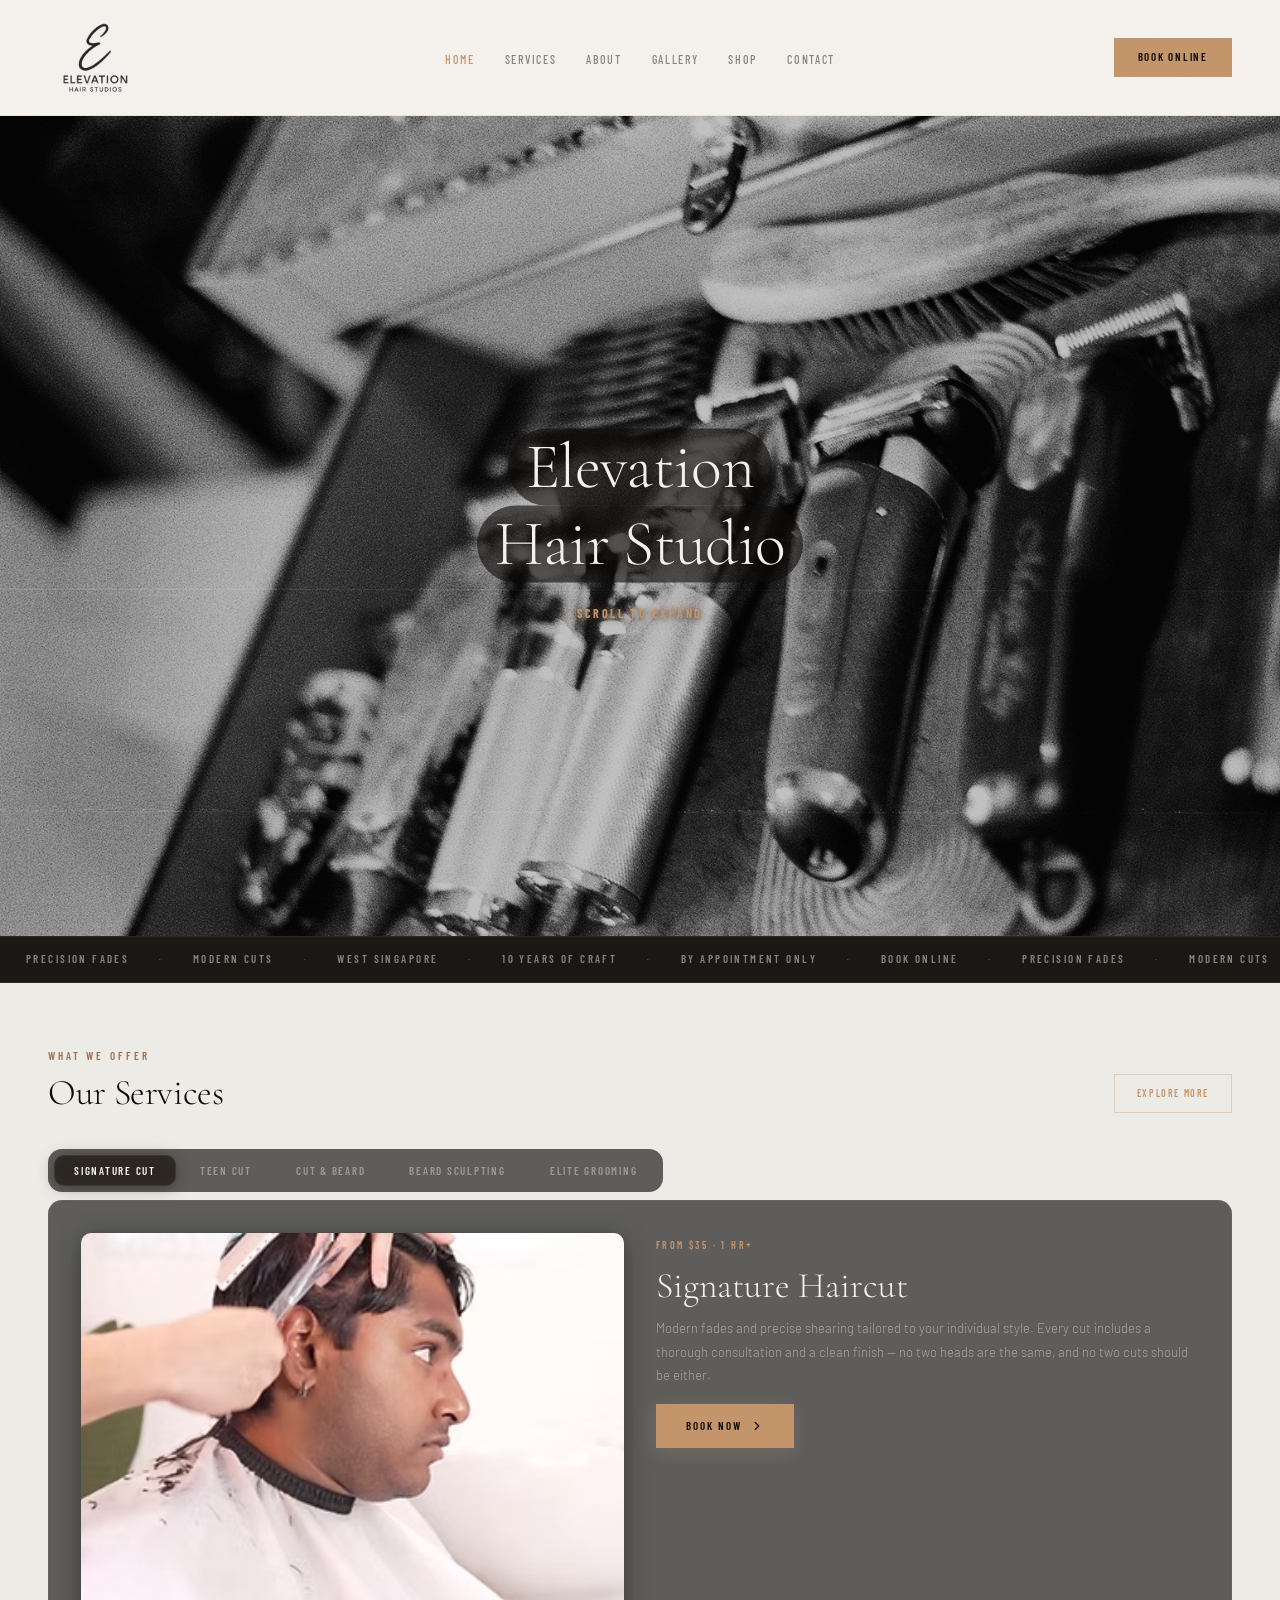
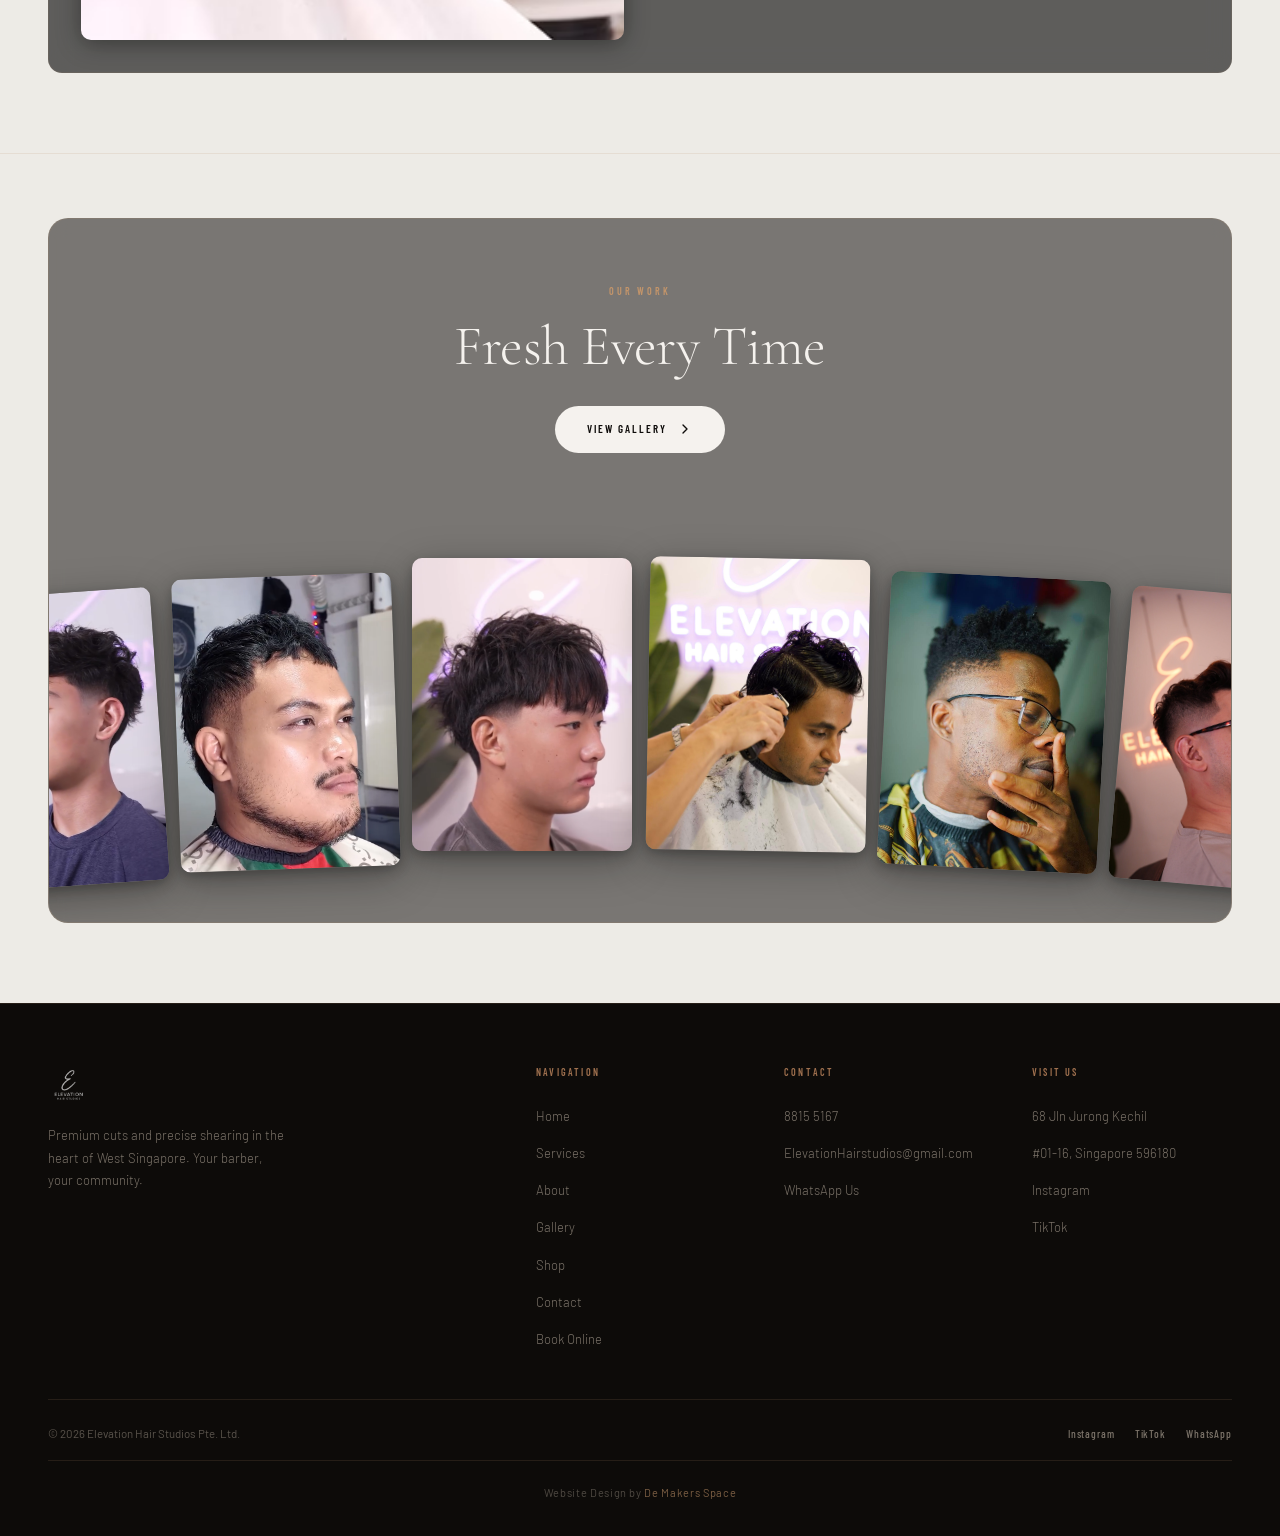
==== commit 0c56e2fc: "Add files via upload" ====
--- a/index.html
+++ b/index.html
@@ -140,13 +140,7 @@
     .hero-sub {
       font-size: 14px; font-weight: 300;
       line-height: 1.85; color: var(--muted);
-      max-width: 360px; margin-bottom: 16px;
-    }
-    .hero-divider {
-      border: none;
-      border-top: 1px solid rgba(196,149,106,0.35);
-      width: 48px;
-      margin: 0 0 16px 0;
+      max-width: 360px; margin-bottom: 40px;
     }
     .hero-btn {
       display: inline-block; align-self: flex-start;
@@ -535,10 +529,10 @@
       .footer-grid { grid-template-columns: 1fr 1fr; gap: 36px; }
     }
     @media (max-width: 768px) {
-      .nav { padding: 0 20px; height: 88px; }
+      .nav { padding: 0 20px; height: 96px; }
       .nav-links { display: none; }
       .nav-actions { display: none; }
-      .nav-logo img { height: 66px; }
+      .nav-logo img { height: 78px; }
       .section-header { flex-direction: column; align-items: flex-start; gap: 20px; }
       .scroll-hero { min-height: calc(100vh - 64px); }
       .scroll-hero-revealed { padding: 0 24px 40px; }
@@ -620,9 +614,7 @@
           <span>Where Authenticity</span><br>
           <span class="hero-underline-wrap" style="--underline-delay:0.3s">Meets Artistry.</span>
         </h1>
-        <p class="hero-sub">Ten years of craft. One mission: Your best look.</p>
-        <hr class="hero-divider">
-        <p class="hero-sub">Experience the perfect blend of modern style and precision barbering. At Elevation, the chair is yours, and the detail is everything.</p>
+        <p class="hero-sub">[Ten years of craft. One mission: Your best look.]<br>Experience the perfect blend of modern style and precision barbering. At Elevation, the chair is yours, and the detail is everything.</p>
         <a href="book.html" class="hero-btn">Book Appointment</a>
       </div>
 
--- a/shared.css
+++ b/shared.css
@@ -129,15 +129,16 @@
   border-bottom: 1px solid var(--border);
   display: flex; align-items: center;
   padding: 0 48px;
-  height: 80px;
+  height: 116px;
 }
 .nav-logo {
   flex: 1;
   display: flex; align-items: center; gap: 10px;
   text-decoration: none;
+  padding: 12px 0;
 }
 .nav-logo img {
-  height: 52px; width: auto;
+  height: 96px; width: auto;
   filter: brightness(0);
   opacity: 0.85;
 }
@@ -261,10 +262,10 @@
   .footer-grid { grid-template-columns: 1fr 1fr; gap: 36px; }
 }
 @media (max-width: 768px) {
-  .nav { padding: 0 20px; height: 64px; }
+  .nav { padding: 0 20px; height: 96px; }
   .nav-links { display: none; }
   .nav-actions { display: none; }
-  .nav-logo img { height: 38px; }
+  .nav-logo img { height: 78px; }
   .footer { padding: 48px 20px 24px; }
   .footer-grid { display: flex; flex-direction: column; gap: 28px; }
   .footer-grid > div:first-child { text-align: center; }
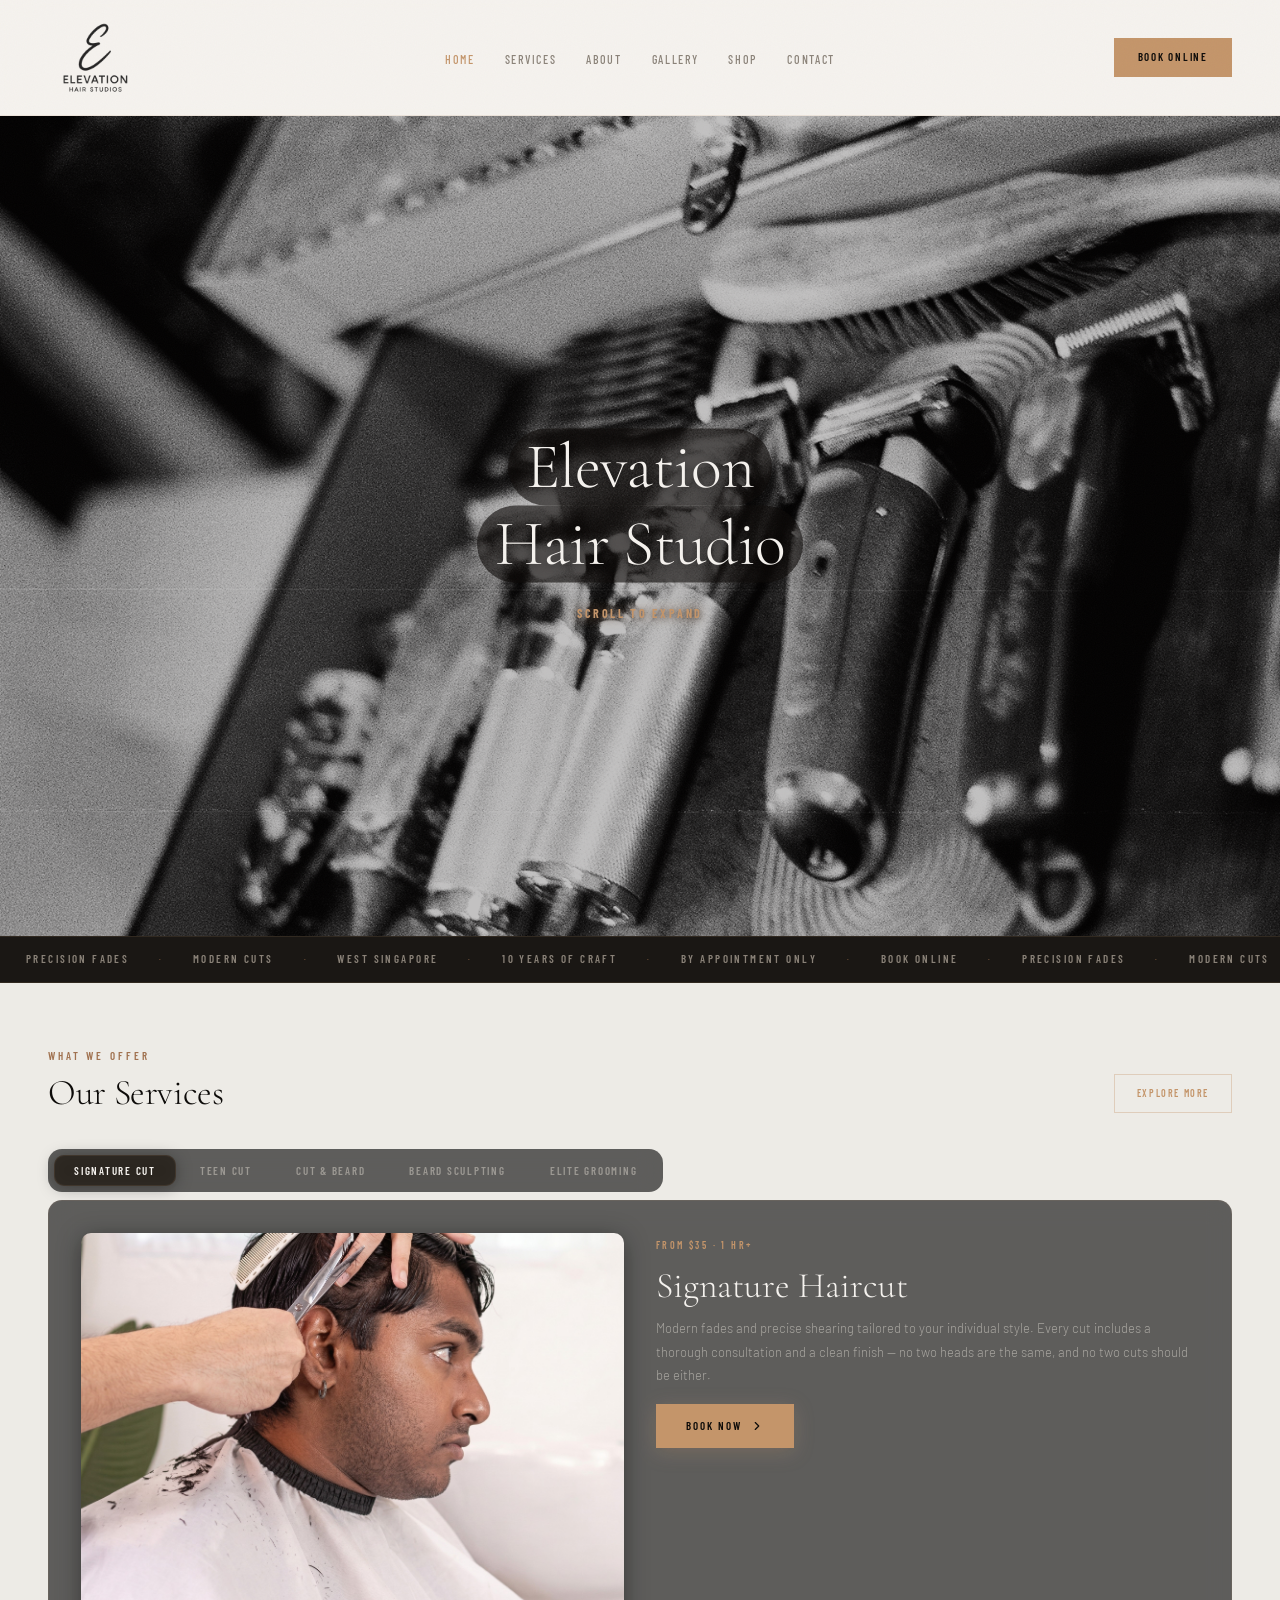
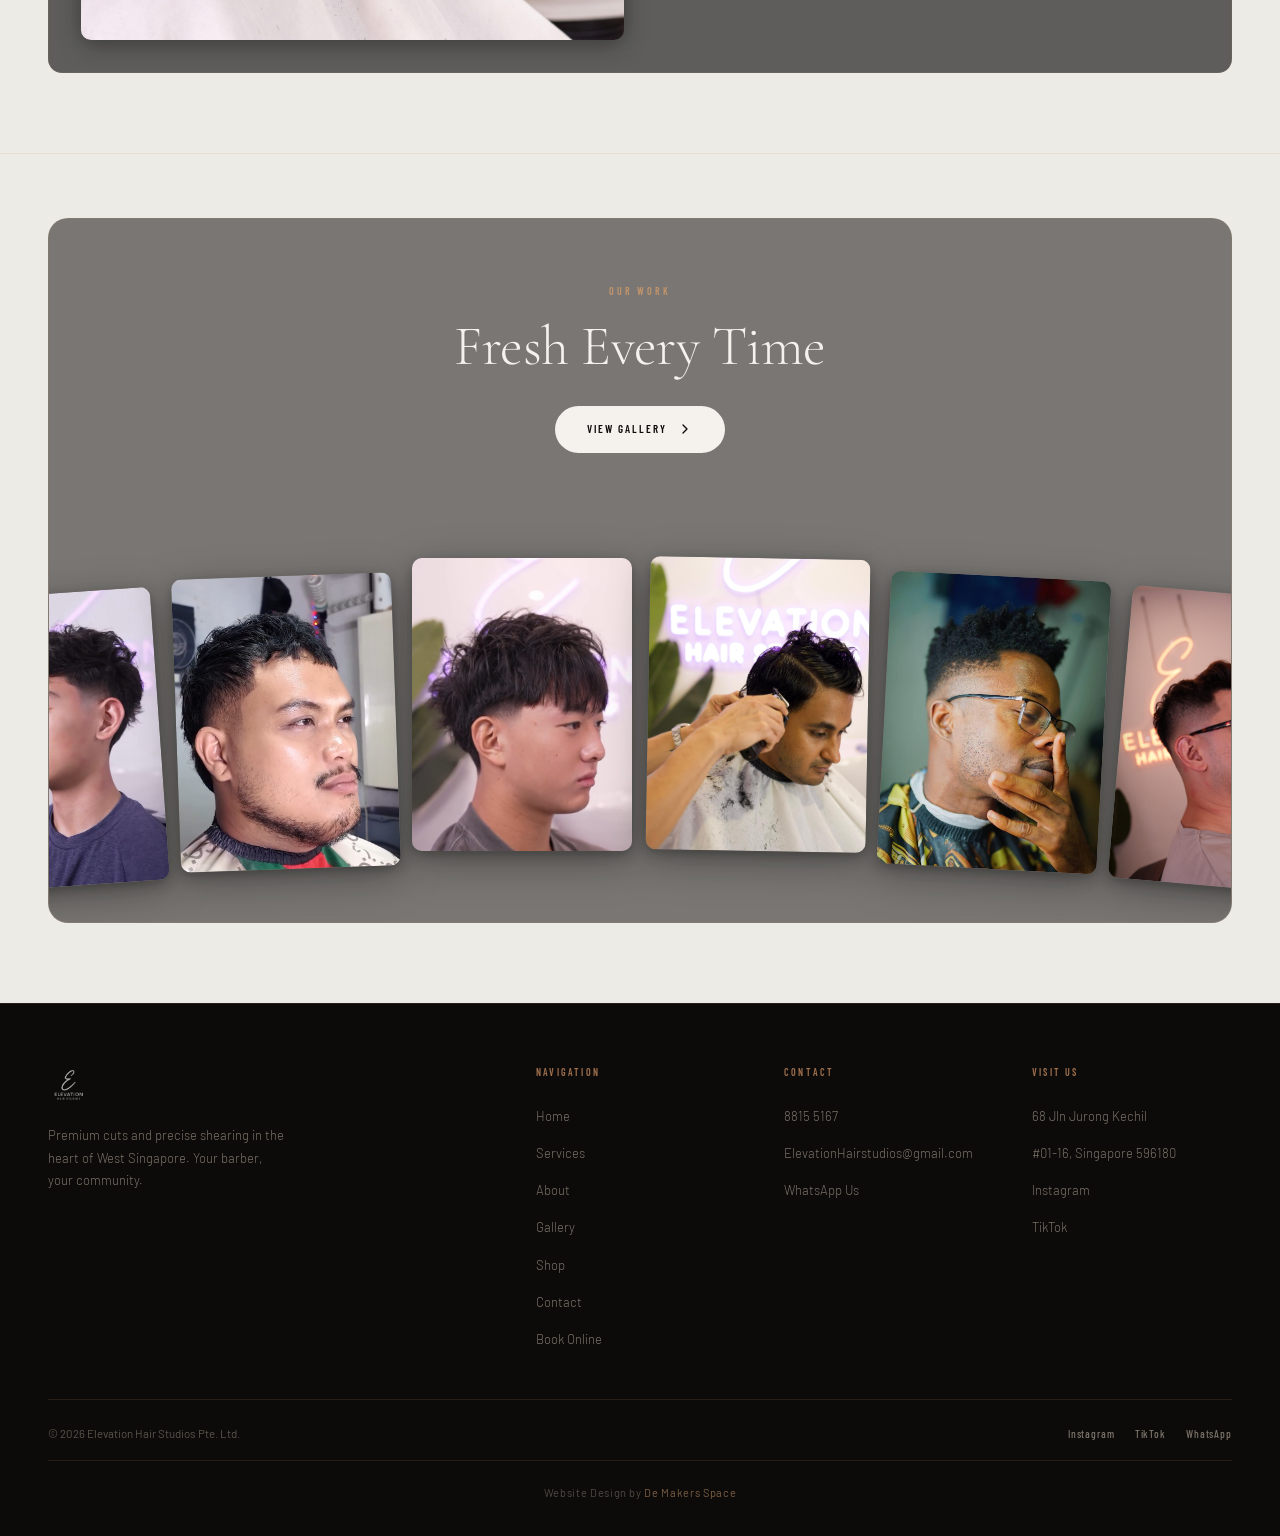
==== commit 0ca60d52: "Add files via upload" ====
--- a/index.html
+++ b/index.html
@@ -597,7 +597,7 @@
       <!-- Expanding barber portrait -->
       <div id="scroll-hero-media" class="scroll-hero-media">
 
-        <img src="Image of razer and barber picture/Barber.jpg" alt="Barber at Elevation Hair Studios" loading="eager">
+        <img src="Image of razer and barber picture/HairCutStudio.jpg" alt="Barber at Elevation Hair Studios" loading="eager">
         <div id="scroll-hero-media-dim" class="scroll-hero-media-dim" style="z-index:2;"></div>
       </div>
 
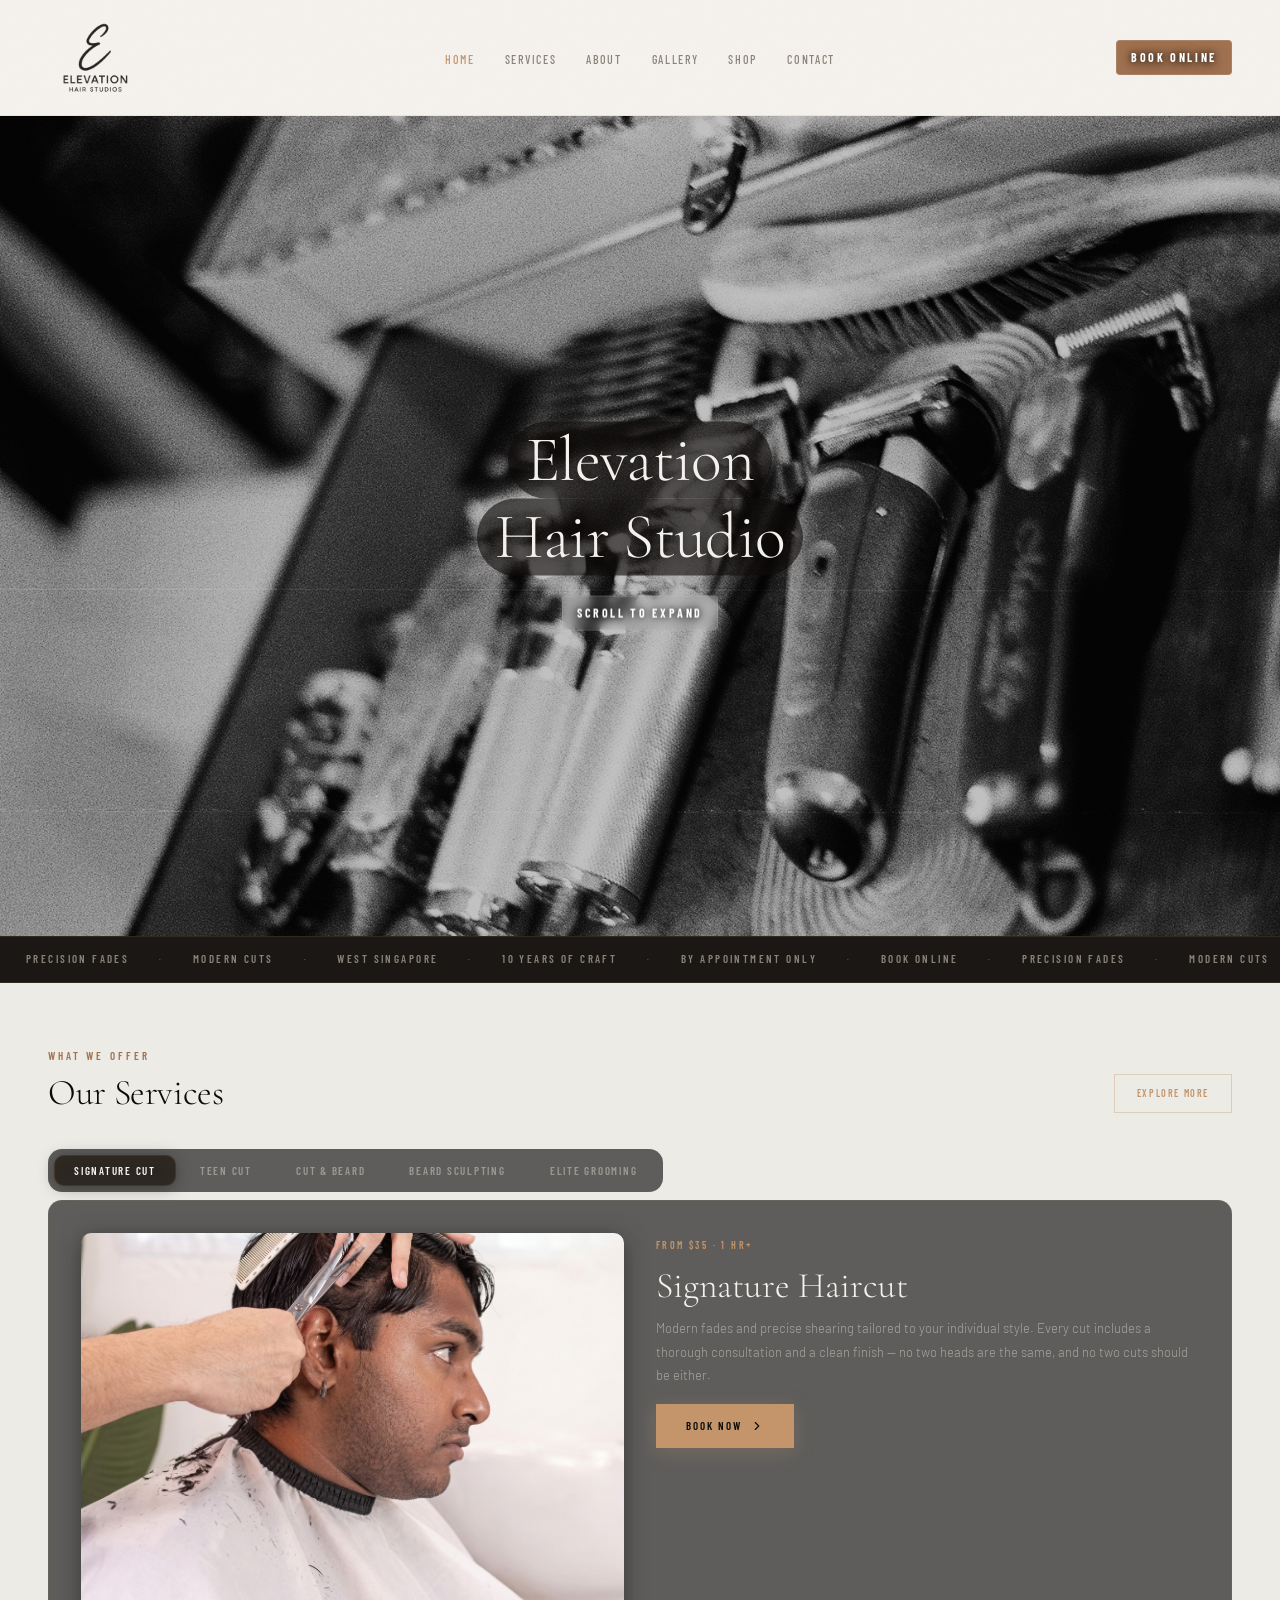
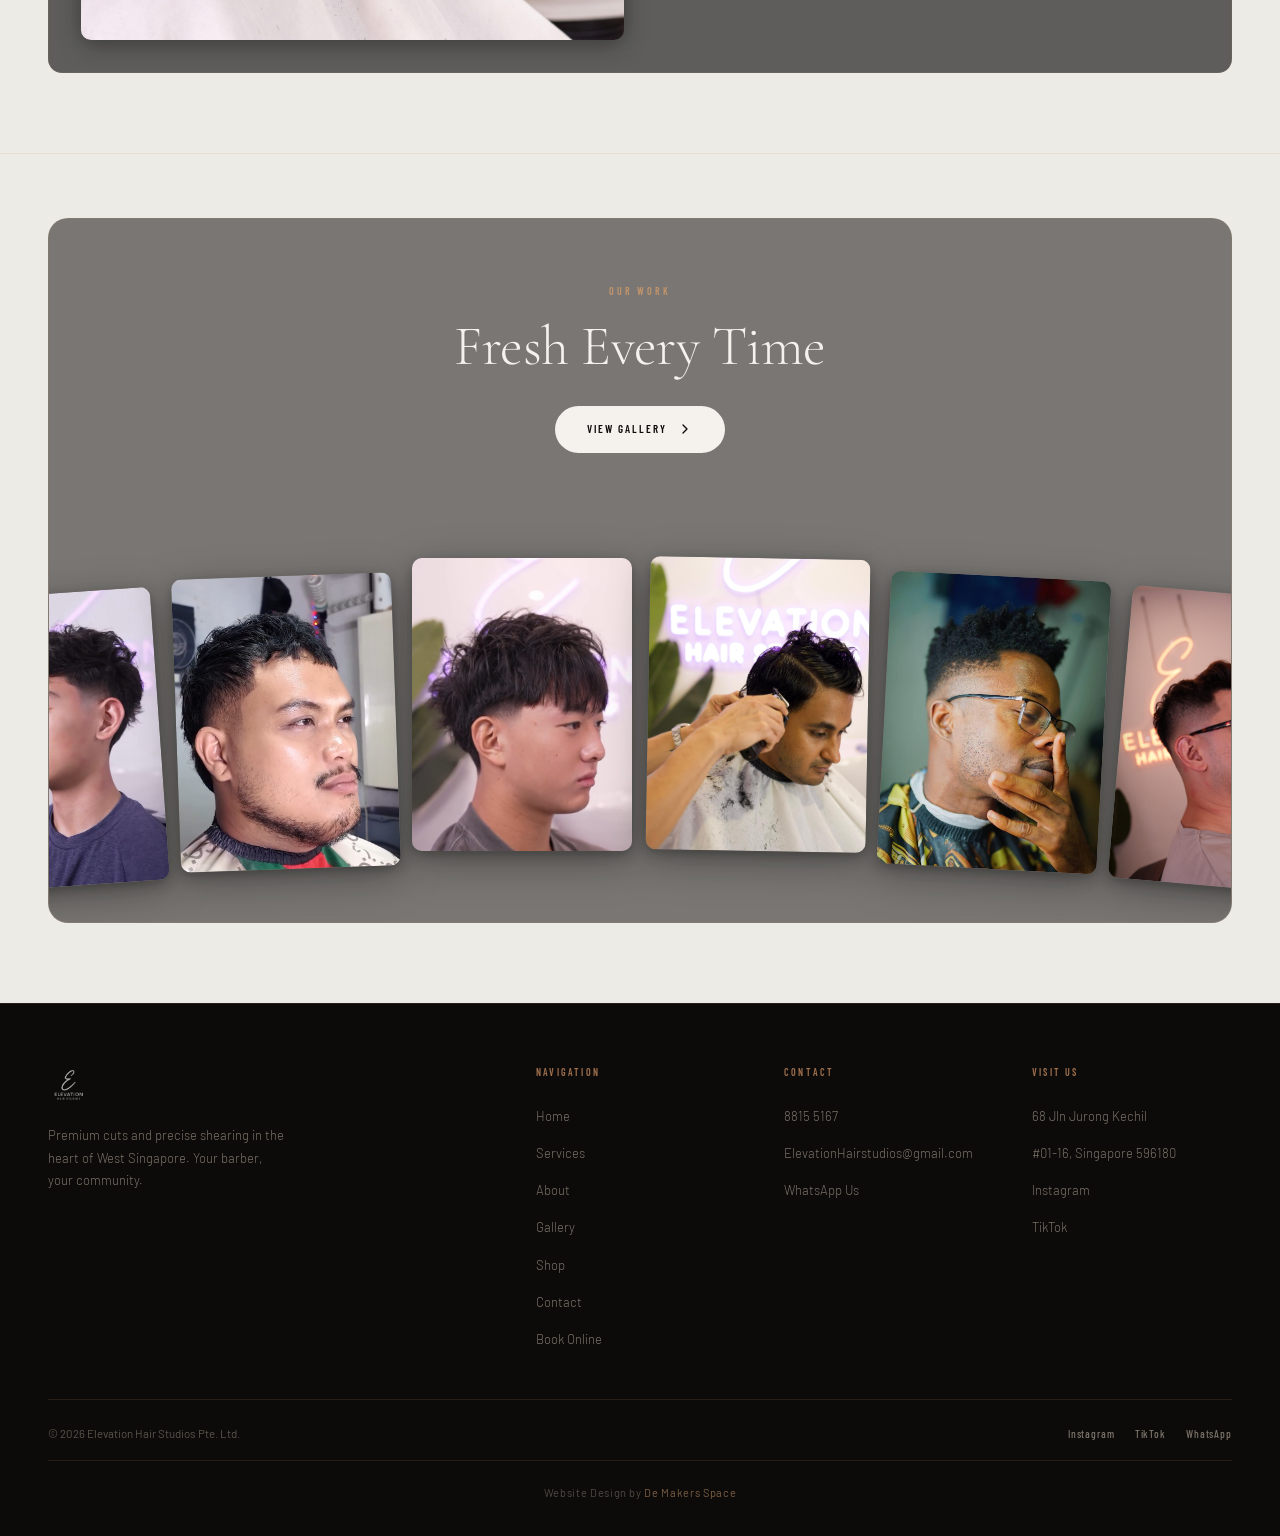
==== commit 2594519f: "Add files via upload" ====
--- a/index.html
+++ b/index.html
@@ -101,9 +101,16 @@
       font-family: 'Barlow Condensed', sans-serif;
       font-size: 12px; font-weight: 700;
       letter-spacing: 0.22em; text-transform: uppercase;
-      color: var(--wood-lite);
-      text-shadow: 0 0 12px rgba(196,149,106,0.6), 0 1px 6px rgba(0,0,0,0.8);
-      margin-top: 20px; display: block;
+      color: #ffffff;
+      text-shadow:
+        0 0 6px rgba(0,0,0,0.85),
+        0 2px 14px rgba(0,0,0,0.65);
+      margin-top: 20px; display: inline-block;
+      background: rgba(180,180,180,0.18);
+      backdrop-filter: blur(6px);
+      border: 1px solid rgba(200,200,200,0.2);
+      padding: 6px 14px;
+      border-radius: 4px;
     }
 
     /* Content revealed below the image after full expansion */
--- a/shared.css
+++ b/shared.css
@@ -163,14 +163,17 @@
 .nav-book {
   display: inline-block;
   font-family: 'Barlow Condensed', sans-serif;
-  font-size: 11px; font-weight: 600;
-  letter-spacing: 0.16em; text-transform: uppercase;
-  color: var(--ink);
-  background: var(--wood-lite);
-  padding: 10px 24px;
+  font-size: 12px; font-weight: 700;
+  letter-spacing: 0.22em; text-transform: uppercase;
+  color: #ffffff;
+  text-shadow: 0 0 6px rgba(0,0,0,0.85), 0 2px 14px rgba(0,0,0,0.65);
+  background: var(--wood);
+  border: 1px solid rgba(200,200,200,0.2);
+  padding: 6px 14px;
+  border-radius: 4px;
   transition: background 0.2s ease;
 }
-.nav-book:hover { background: var(--wood); }
+.nav-book:hover { background: var(--wood-deep); }
 
 /* ── Hamburger ── */
 .hamburger {
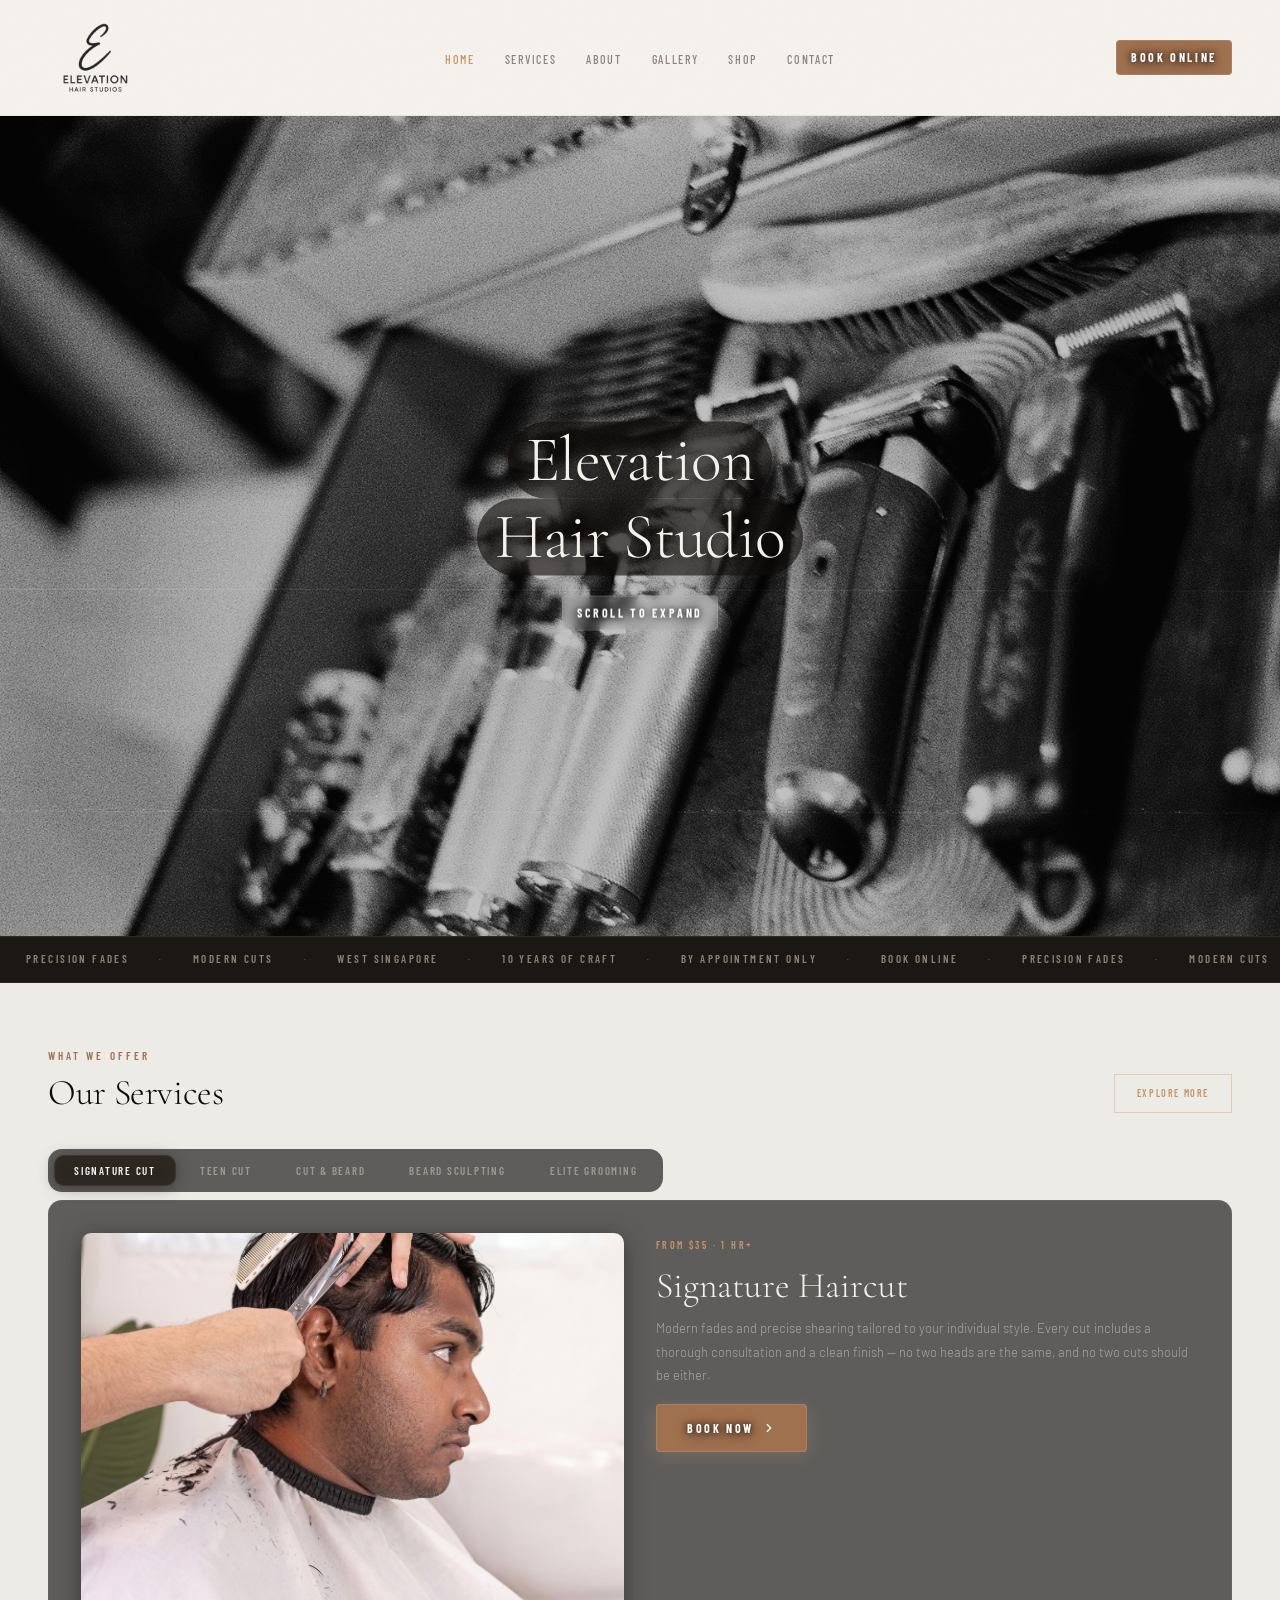
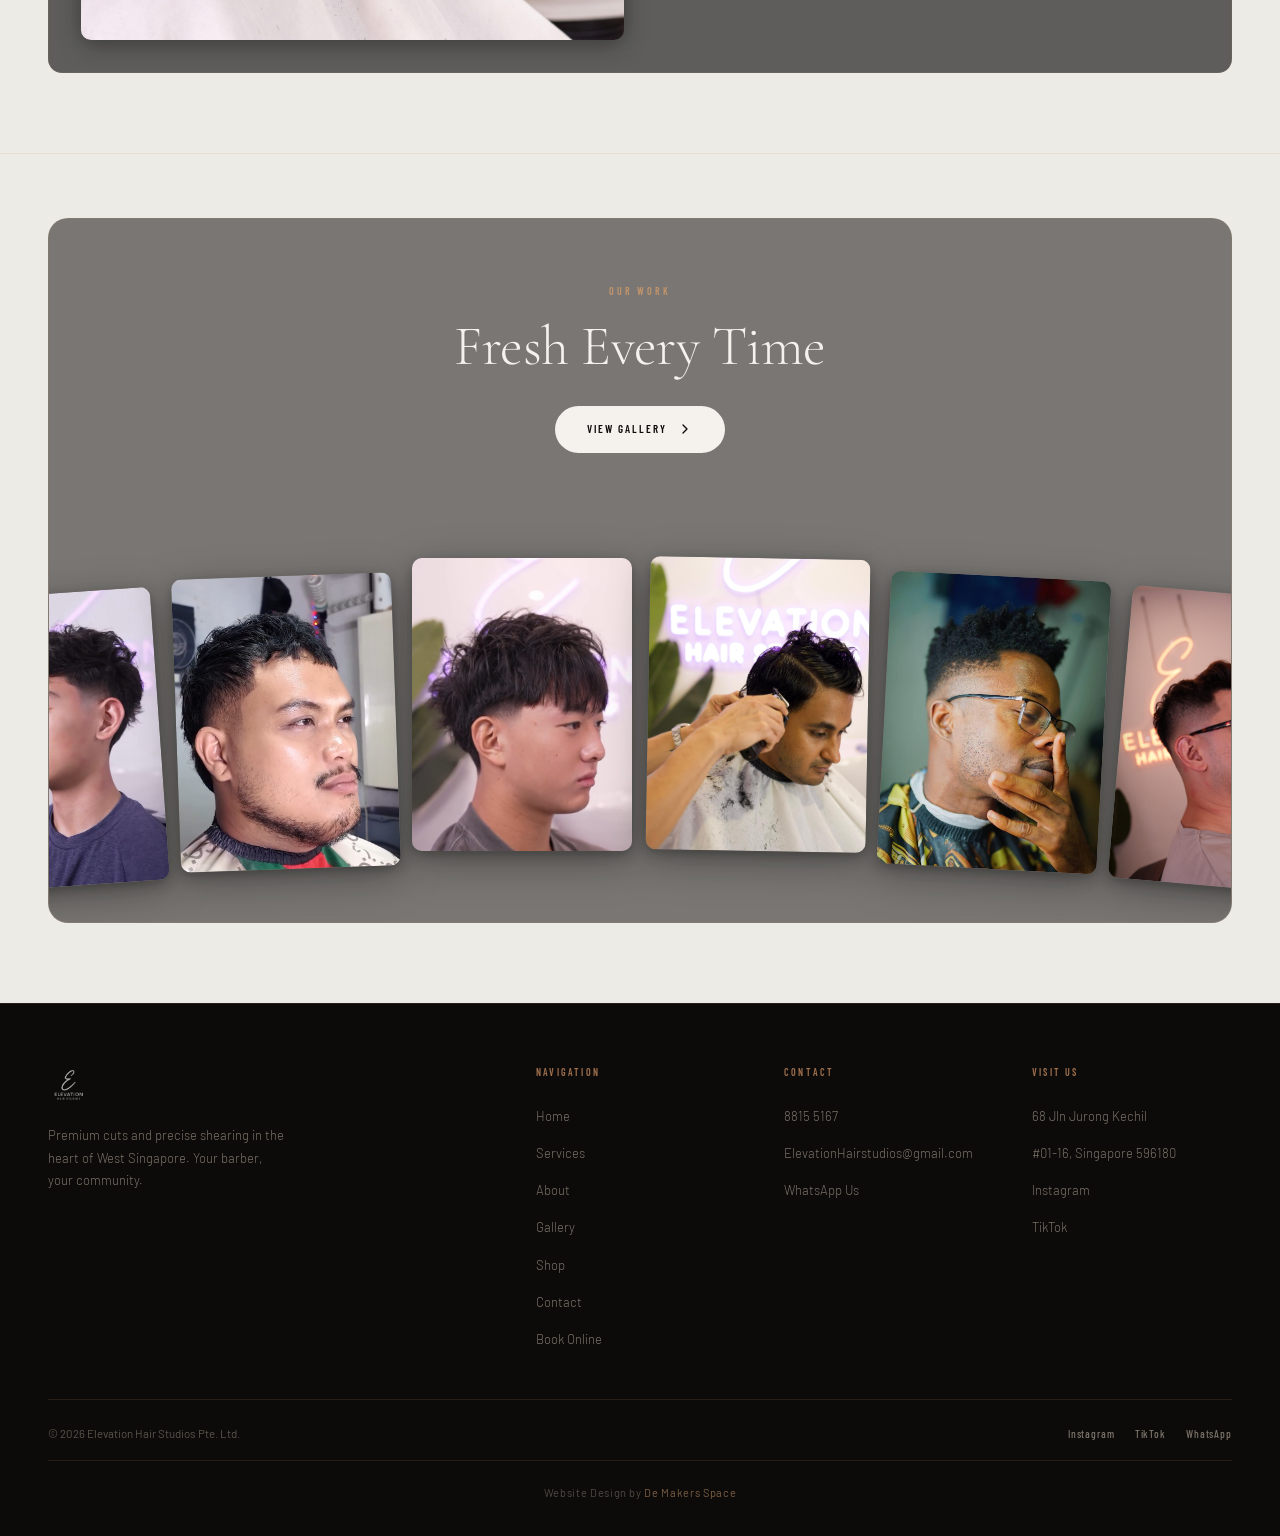
==== commit 0f24d2d0: "Add files via upload" ====
--- a/index.html
+++ b/index.html
@@ -152,15 +152,18 @@
     .hero-btn {
       display: inline-block; align-self: flex-start;
       font-family: 'Barlow Condensed', sans-serif;
-      font-size: 11px; font-weight: 600;
-      letter-spacing: 0.2em; text-transform: uppercase;
-      color: var(--ink);
-      background: var(--wood-lite);
+      font-size: 12px; font-weight: 700;
+      letter-spacing: 0.22em; text-transform: uppercase;
+      color: #ffffff;
+      text-shadow: 0 0 6px rgba(0,0,0,0.85), 0 2px 14px rgba(0,0,0,0.65);
+      background: var(--wood);
+      border: 1px solid rgba(200,200,200,0.2);
+      border-radius: 4px;
       padding: 14px 34px;
       transition: background 0.22s ease, transform 0.2s ease;
       box-shadow: 0 4px 20px rgba(196,149,106,0.25);
     }
-    .hero-btn:hover { background: var(--wood); transform: translateY(-2px); }
+    .hero-btn:hover { background: var(--wood-deep); transform: translateY(-2px); }
     .hero-btn:active { transform: translateY(0); }
 
     /* Animated underline */
@@ -324,17 +327,20 @@
   gap: 8px;
   margin-top: 4px;
   font-family: 'Barlow Condensed', sans-serif;
-  font-size: 11px; font-weight: 600;
-  letter-spacing: 0.18em; text-transform: uppercase;
-  color: var(--ink);
-  background: var(--wood-lite);
+  font-size: 12px; font-weight: 700;
+  letter-spacing: 0.22em; text-transform: uppercase;
+  color: #ffffff;
+  text-shadow: 0 0 6px rgba(0,0,0,0.85), 0 2px 14px rgba(0,0,0,0.65);
+  background: var(--wood);
+  border: 1px solid rgba(200,200,200,0.2);
+  border-radius: 4px;
   padding: 13px 30px;
   text-decoration: none;
   align-self: flex-start;
   transition: background 0.22s ease, transform 0.2s ease;
   box-shadow: 0 4px 20px rgba(196,149,106,0.25);
 }
-.svc-tab-book:hover { background: var(--wood); transform: translateY(-2px); }
+.svc-tab-book:hover { background: var(--wood-deep); transform: translateY(-2px); }
 .svc-tab-book:active { transform: translateY(0); }
 @media (max-width: 900px) {
   .svc-tab-pane.active { grid-template-columns: 1fr; }
--- a/shared.css
+++ b/shared.css
@@ -58,16 +58,19 @@
 /* ── Floating book button ── */
 .float-book {
   position: fixed; bottom: 32px; right: 32px; z-index: 500;
-  background: var(--wood-lite); color: var(--ink);
-  font-family: 'Barlow Condensed', sans-serif; font-size: 10px; font-weight: 600;
-  letter-spacing: 0.18em; text-transform: uppercase;
+  background: var(--wood); color: #ffffff;
+  font-family: 'Barlow Condensed', sans-serif; font-size: 10px; font-weight: 700;
+  letter-spacing: 0.22em; text-transform: uppercase;
+  text-shadow: 0 0 6px rgba(0,0,0,0.85), 0 2px 14px rgba(0,0,0,0.65);
+  border: 1px solid rgba(200,200,200,0.2);
+  border-radius: 4px;
   padding: 13px 22px;
   opacity: 0; transform: translateY(16px);
   transition: opacity 0.3s ease, transform 0.3s ease, background 0.2s ease;
   pointer-events: none;
 }
 .float-book.show { opacity: 1; transform: translateY(0); pointer-events: auto; }
-.float-book:hover { background: var(--wood); }
+.float-book:hover { background: var(--wood-deep); }
 
 /* ── Floating WhatsApp button ── */
 .float-wa {
@@ -209,13 +212,16 @@
 .mobile-nav-close:hover { color: var(--white); }
 .mobile-nav-book {
   font-family: 'Barlow Condensed', sans-serif !important;
-  font-size: 11px !important; font-weight: 600 !important;
-  letter-spacing: 0.16em !important; text-transform: uppercase !important;
-  color: var(--ink) !important; background: var(--wood-lite) !important;
+  font-size: 12px !important; font-weight: 700 !important;
+  letter-spacing: 0.22em !important; text-transform: uppercase !important;
+  color: #ffffff !important; background: var(--wood) !important;
+  text-shadow: 0 0 6px rgba(0,0,0,0.85), 0 2px 14px rgba(0,0,0,0.65) !important;
+  border: 1px solid rgba(200,200,200,0.2) !important;
+  border-radius: 4px !important;
   padding: 12px 28px !important; font-style: normal !important;
   transition: background 0.2s ease !important;
 }
-.mobile-nav-book:hover { background: var(--wood) !important; }
+.mobile-nav-book:hover { background: var(--wood-deep) !important; }
 
 /* ─────────────────────────────────────────────
    FOOTER
